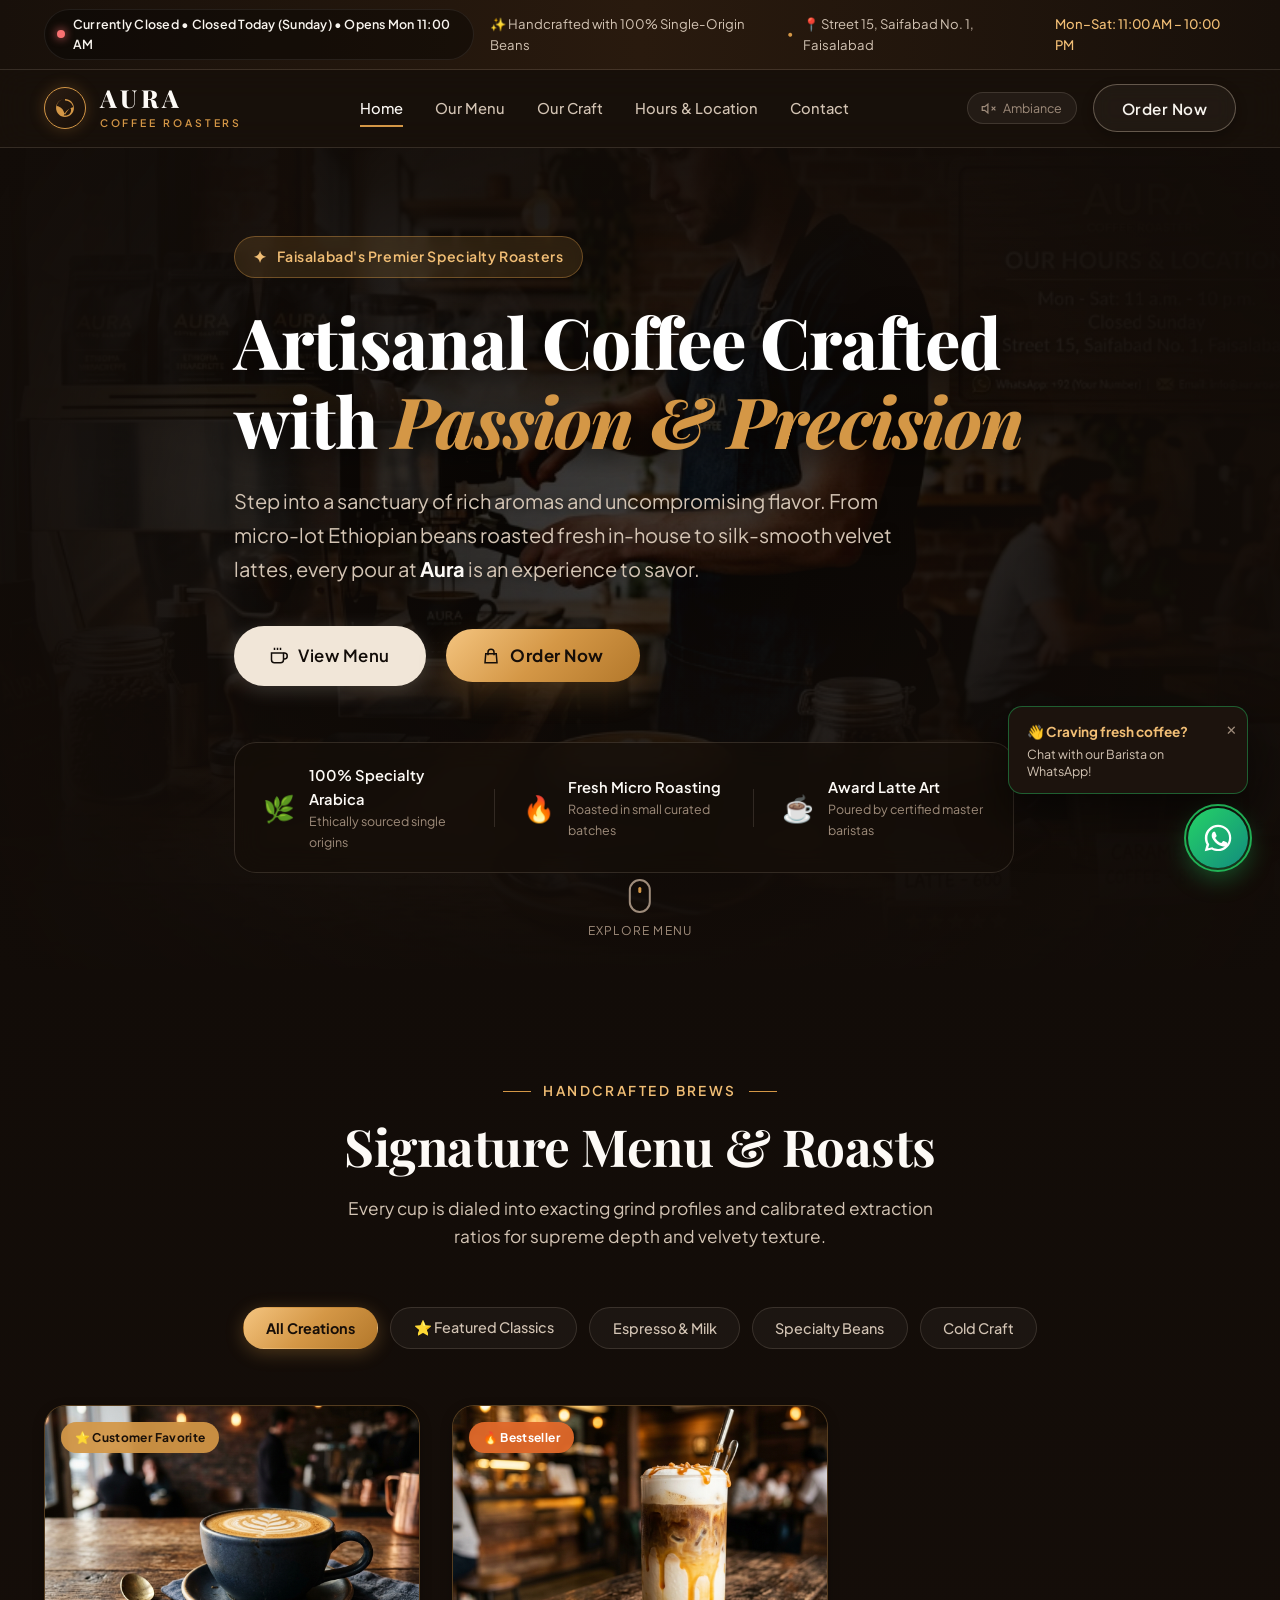
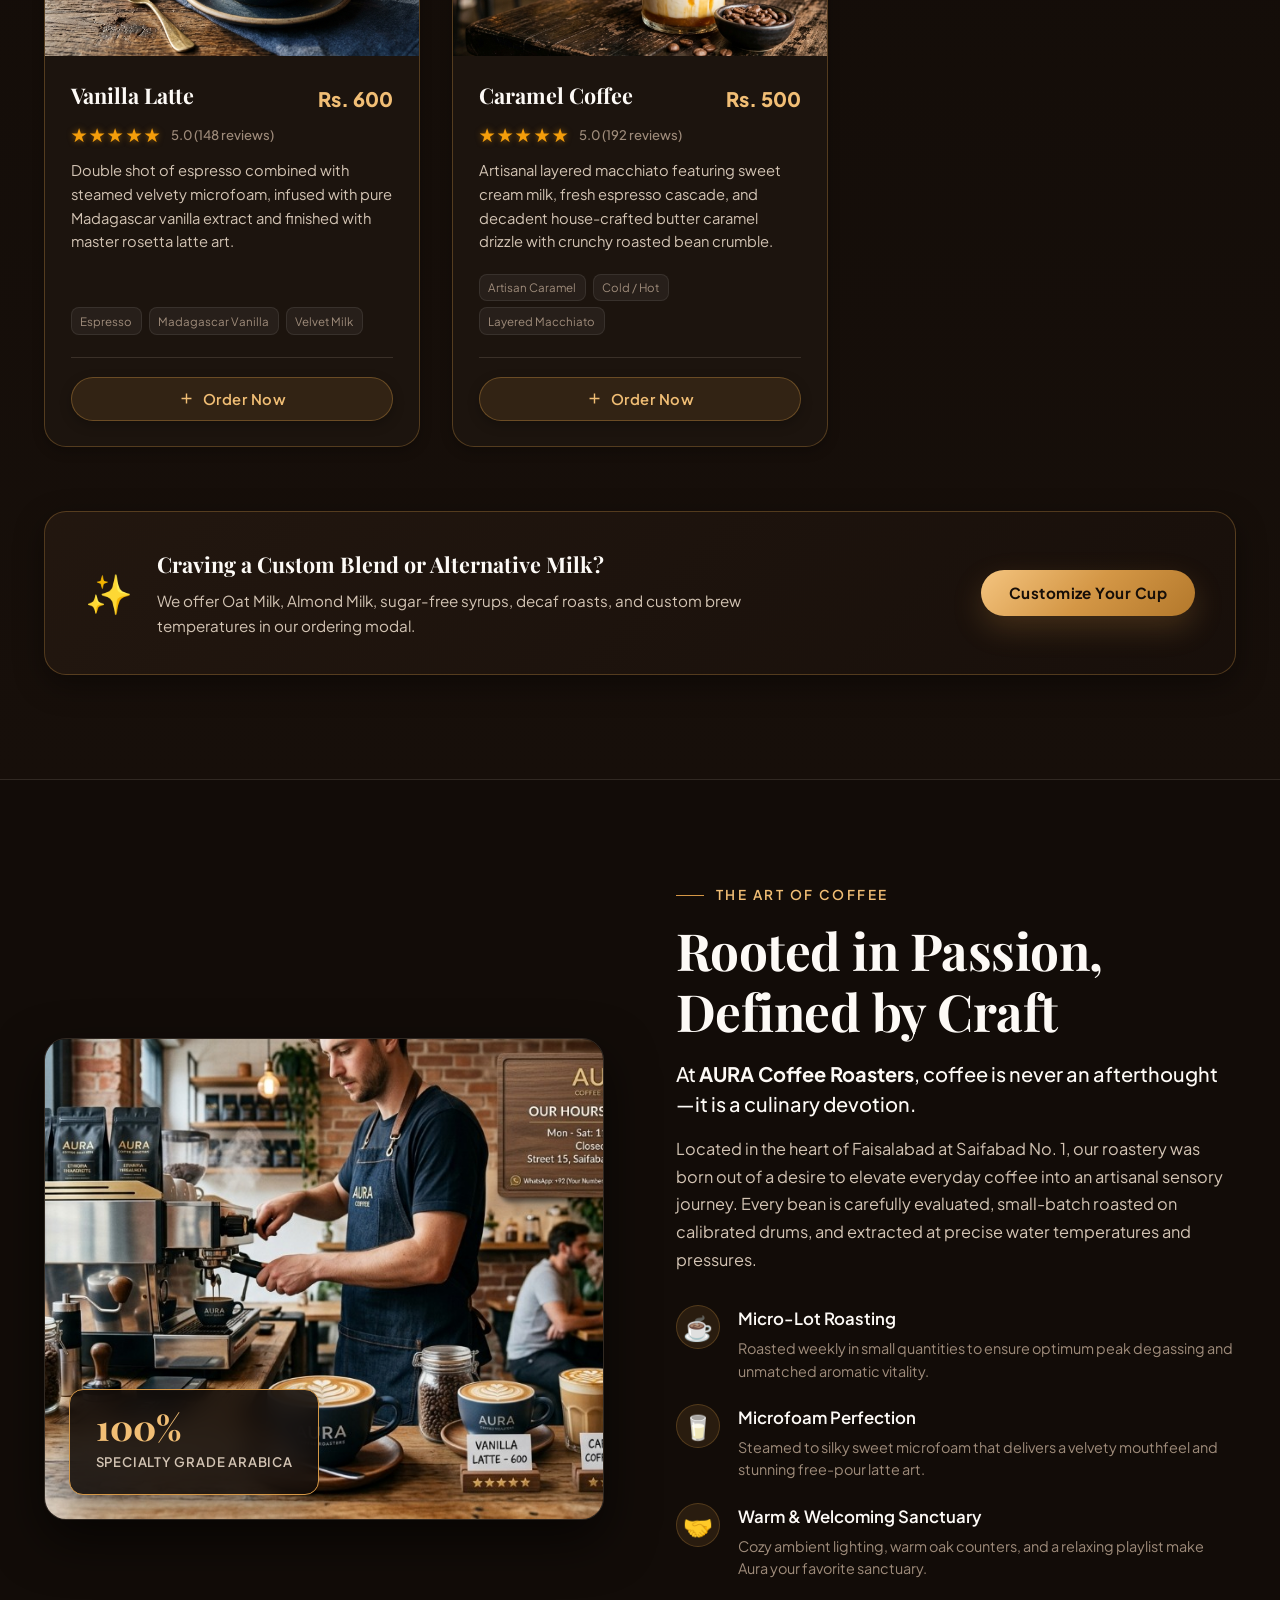
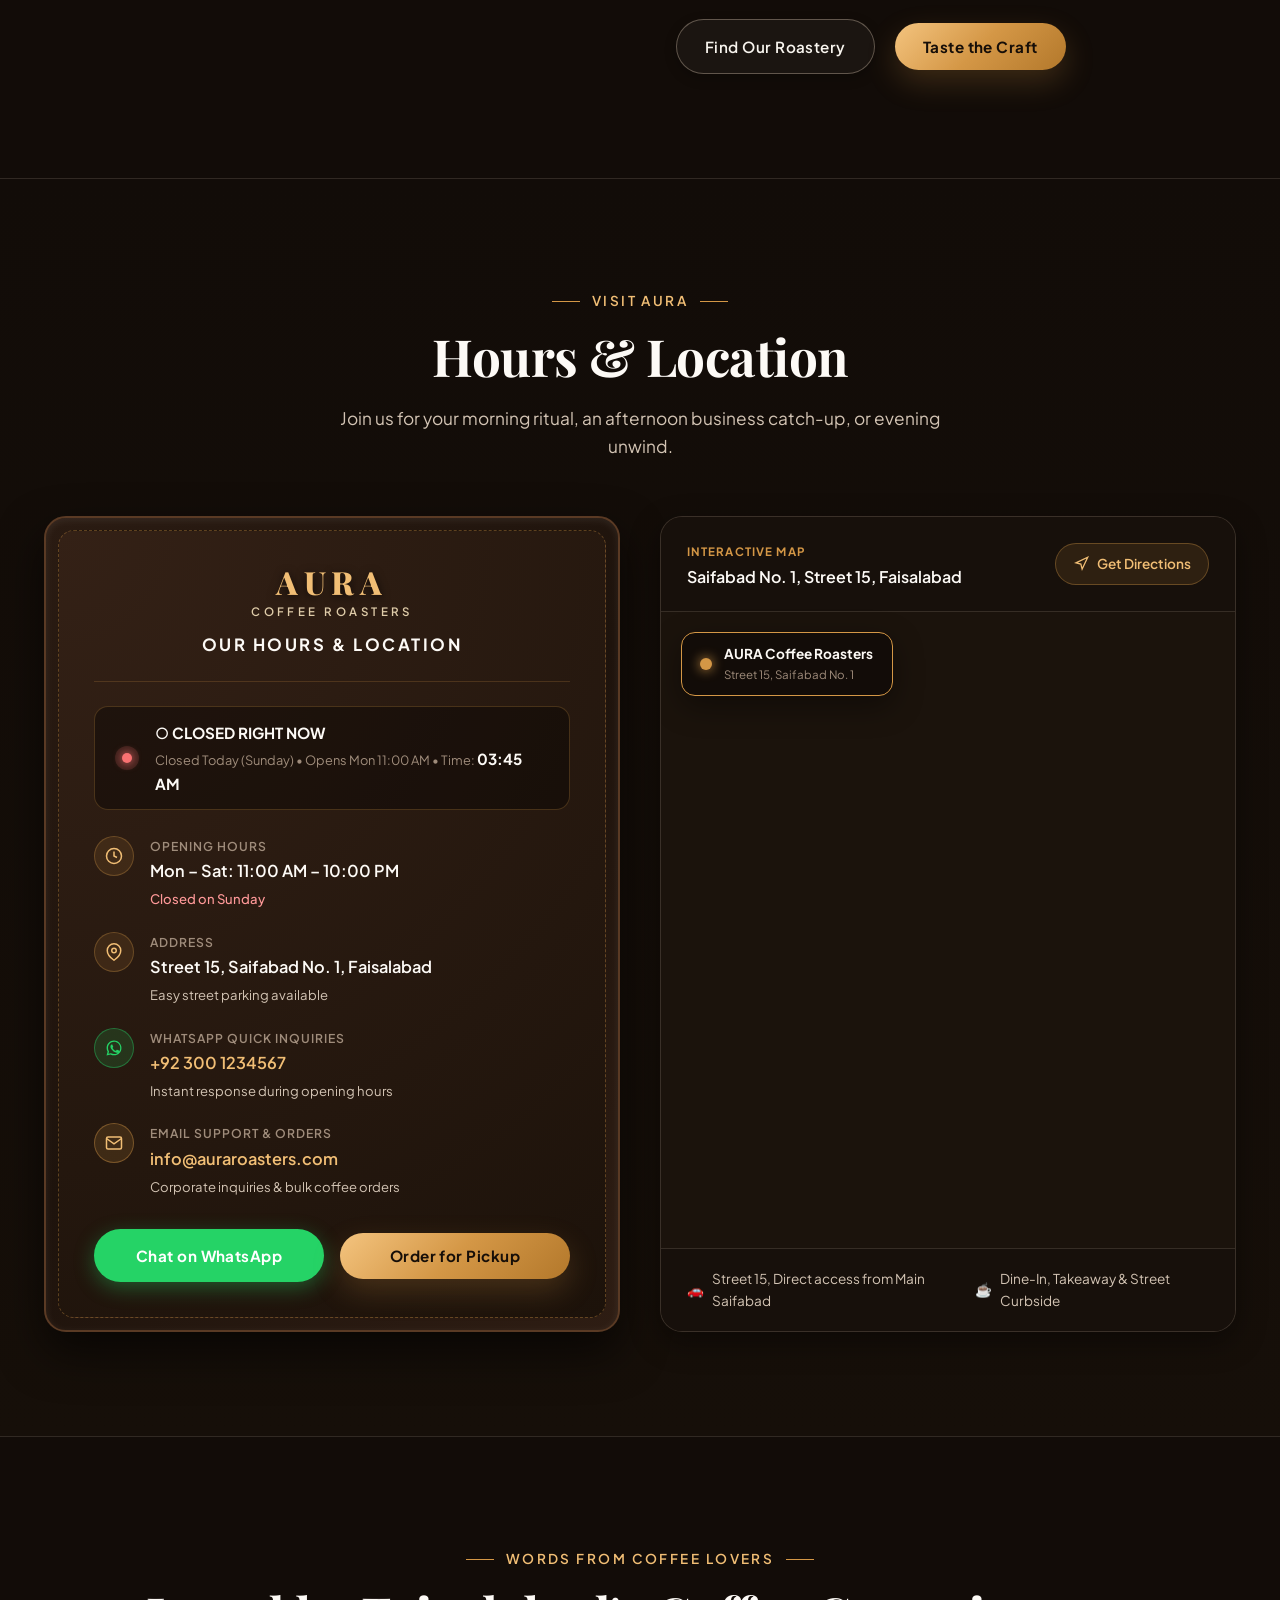
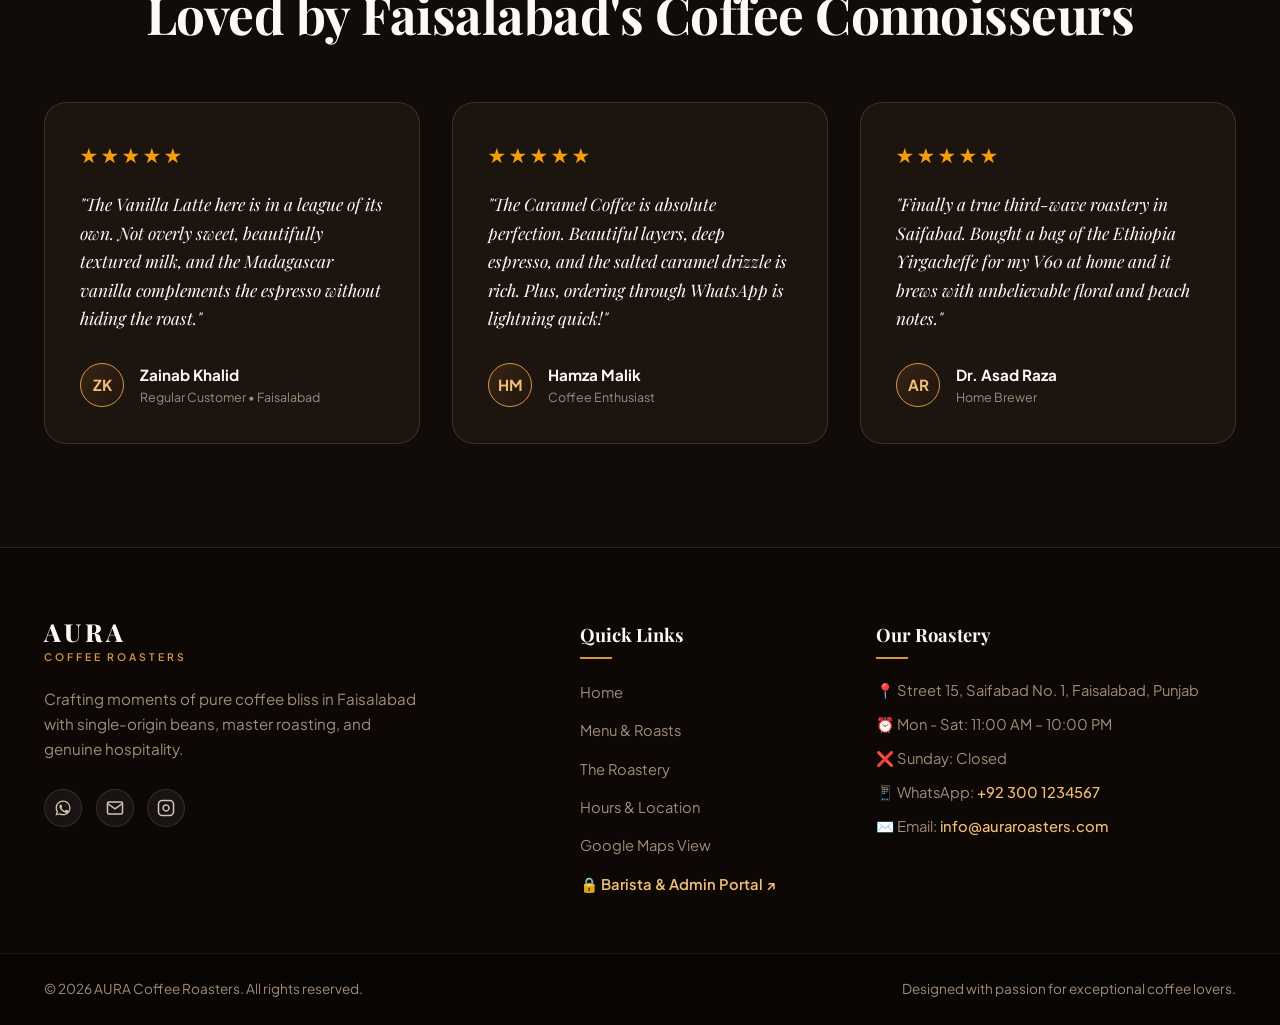
==== index.html @ 1fffad67 "Initial commit - Coffee shop web application" ====
<!DOCTYPE html>
<html lang="en">
<head>
  <meta charset="UTF-8">
  <meta name="viewport" content="width=device-width, initial-scale=1.0">
  <title>AURA Coffee Roasters | Artisanal Specialty Coffee & Roastery</title>
  <meta name="description" content="Experience handcrafted specialty coffee, master latte art, and single-origin roasts at AURA Coffee Roasters. Located at Saifabad No. 1, Faisalabad. Order online via WhatsApp or Email.">
  <meta name="keywords" content="coffee, Faisalabad cafe, specialty coffee, vanilla latte, caramel coffee, artisanal coffee, Aura Coffee Roasters, Saifabad">
  <meta property="og:title" content="AURA Coffee Roasters | Artisanal Specialty Coffee">
  <meta property="og:description" content="Handcrafted specialty coffee, signature Vanilla Latte & Caramel Coffee. Visit us in Saifabad No. 1, Street 15, Faisalabad.">
  <meta property="og:type" content="website">
  
  <!-- Google Fonts: Playfair Display & Plus Jakarta Sans -->
  <link rel="preconnect" href="https://fonts.googleapis.com">
  <link rel="preconnect" href="https://fonts.gstatic.com" crossorigin>
  <link href="https://fonts.googleapis.com/css2?family=Playfair+Display:ital,wght@0,500;0,600;0,700;0,800;1,400;1,600&family=Plus+Jakarta+Sans:wght@300;400;500;600;700&display=swap" rel="stylesheet">
  
  <link rel="stylesheet" href="styles.css">
  <link rel="icon" type="image/svg+xml" href="data:image/svg+xml,<svg xmlns='http://www.w3.org/2000/svg' viewBox='0 0 24 24' fill='%23d49746'><path d='M2 21h18v-2H2v2M20 8h-2V5h2m0-2H4v10a4 4 0 0 0 4 4h6a4 4 0 0 0 4-4v-3h2a2 2 0 0 0 2-2V5a2 2 0 0 0-2-2Z'/></svg>">
</head>
<body>

  <!-- Top Announcement Bar -->
  <div class="announcement-bar">
    <div class="container announcement-content">
      <div class="live-status-pill" id="liveStatusPill">
        <span class="status-dot"></span>
        <span id="statusText">Checking cafe hours...</span>
      </div>
      <div class="announcement-promo">
        <span>✨ Handcrafted with 100% Single-Origin Beans</span>
        <span class="announcement-divider">•</span>
        <span>📍 Street 15, Saifabad No. 1, Faisalabad</span>
      </div>
      <div class="announcement-hours">
        <span>Mon–Sat: 11:00 AM – 10:00 PM</span>
      </div>
    </div>
  </div>

  <!-- Main Navigation Bar -->
  <header class="site-header" id="navbar">
    <div class="container nav-container">
      <a href="#hero" class="brand-logo" aria-label="Aura Coffee Roasters Home">
        <div class="logo-emblem">
          <svg viewBox="0 0 32 32" class="coffee-bean-icon" fill="currentColor">
            <path d="M16 3C8.82 3 3 8.82 3 16s5.82 13 13 13 13-5.82 13-13S23.18 3 16 3zm0 2c6.1 0 11.1 4.3 11.9 10-2.3.4-5.3 1.8-7.7 4.5-2.6 2.9-4.2 6.6-4.2 6.6S14.4 20.3 12 17.5C9.6 14.8 6.6 13.4 4.1 13 4.9 7.3 9.9 3 16 3zm0 22c-.6 0-1.2-.1-1.8-.2.5-1.4 1.7-4 3.6-6.2 2.1-2.4 4.7-3.6 6.8-4 1.2 5.5-2.2 10.4-8.6 10.4z"/>
          </svg>
        </div>
        <div class="logo-text">
          <span class="logo-title">AURA</span>
          <span class="logo-subtitle">COFFEE ROASTERS</span>
        </div>
      </a>

      <!-- Desktop Navigation Links -->
      <nav class="nav-links" id="navLinks">
        <a href="#hero" class="nav-link active">Home</a>
        <a href="#menu" class="nav-link">Our Menu</a>
        <a href="#about" class="nav-link">Our Craft</a>
        <a href="#hours-location" class="nav-link">Hours & Location</a>
        <a href="#contact" class="nav-link">Contact</a>
      </nav>

      <!-- Header Action Group -->
      <div class="nav-actions">
        <!-- Audio Ambient Cafe Toggle Button -->
        <button id="ambientAudioBtn" class="ambient-audio-btn" title="Toggle cozy cafe ambient sound" aria-label="Toggle cafe ambiance">
          <svg class="audio-icon audio-muted" viewBox="0 0 24 24" fill="none" stroke="currentColor" stroke-width="2">
            <path d="M11 5L6 9H2v6h4l5 4V5z"/>
            <line x1="23" y1="9" x2="17" y2="15"/>
            <line x1="17" y1="9" x2="23" y2="15"/>
          </svg>
          <svg class="audio-icon audio-playing" viewBox="0 0 24 24" fill="none" stroke="currentColor" stroke-width="2">
            <path d="M11 5L6 9H2v6h4l5 4V5z"/>
            <path d="M15.54 8.46a5 5 0 0 1 0 7.07"/>
            <path d="M19.07 4.93a10 10 0 0 1 0 14.14"/>
          </svg>
          <span class="audio-label">Ambiance</span>
        </button>

        <button class="btn btn-outline" id="headerOrderBtn" onclick="openOrderModal('Caramel Coffee', 800)">
          <span>Order Now</span>
        </button>

        <!-- Mobile Menu Toggle Button -->
        <button class="mobile-toggle-btn" id="mobileMenuBtn" aria-label="Toggle navigation menu">
          <span></span>
          <span></span>
          <span></span>
        </button>
      </div>
    </div>
  </header>

  <!-- Mobile Drawer Menu -->
  <div class="mobile-drawer" id="mobileDrawer">
    <div class="mobile-drawer-header">
      <div class="logo-text">
        <span class="logo-title">AURA</span>
        <span class="logo-subtitle">COFFEE ROASTERS</span>
      </div>
      <button class="drawer-close-btn" id="drawerCloseBtn" aria-label="Close menu">&times;</button>
    </div>
    <nav class="mobile-nav-links">
      <a href="#hero" class="mobile-nav-link">Home</a>
      <a href="#menu" class="mobile-nav-link">Signature Menu</a>
      <a href="#about" class="mobile-nav-link">The Roastery Story</a>
      <a href="#hours-location" class="mobile-nav-link">Hours & Location</a>
      <a href="#contact" class="mobile-nav-link">Contact & Map</a>
    </nav>
    <div class="mobile-drawer-footer">
      <button class="btn btn-primary btn-block" onclick="openOrderModal('Vanilla Latte', 600)">
        <span>Order Coffee Now</span>
      </button>
      <div class="drawer-contact-info">
        <p>📍 Saifabad No. 1, Street 15, Faisalabad</p>
        <p>🕒 Mon-Sat: 11 AM - 10 PM (Closed Sun)</p>
      </div>
    </div>
  </div>

  <main>
    <!-- HERO SECTION -->
    <section class="hero-section" id="hero">
      <div class="hero-bg-wrapper">
        <img src="assets/images/aura-hero.jpg" alt="Aura Coffee Roasters Barista crafting specialty coffee on professional espresso machine" class="hero-bg-img" fetchpriority="high">
        <div class="hero-overlay"></div>
      </div>

      <div class="container hero-content">
        <div class="hero-badge fade-in-element">
          <span class="badge-sparkle">✦</span>
          <span>Faisalabad's Premier Specialty Roasters</span>
        </div>

        <h1 class="hero-title fade-in-element">
          Artisanal Coffee Crafted with <span class="text-gold italic">Passion & Precision</span>
        </h1>

        <p class="hero-description fade-in-element">
          Step into a sanctuary of rich aromas and uncompromising flavor. From micro-lot Ethiopian beans roasted fresh in-house to silk-smooth velvet lattes, every pour at <strong>Aura</strong> is an experience to savor.
        </p>

        <!-- CTA Action Buttons -->
        <div class="hero-cta-group fade-in-element">
          <a href="#menu" class="btn btn-primary hero-btn">
            <svg class="btn-icon" viewBox="0 0 24 24" fill="none" stroke="currentColor" stroke-width="2">
              <path d="M18 8h1a4 4 0 0 1 0 8h-1"/>
              <path d="M2 8h16v9a4 4 0 0 1-4 4H6a4 4 0 0 1-4-4V8z"/>
              <line x1="6" y1="1" x2="6" y2="4"/>
              <line x1="10" y1="1" x2="10" y2="4"/>
              <line x1="14" y1="1" x2="14" y2="4"/>
            </svg>
            <span>View Menu</span>
          </a>

          <button class="btn btn-gold hero-btn" onclick="openOrderModal('Vanilla Latte', 600)">
            <svg class="btn-icon" viewBox="0 0 24 24" fill="none" stroke="currentColor" stroke-width="2">
              <path d="M16 11V7a4 4 0 0 0-8 0v4M5 9h14l1 12H4L5 9z"/>
            </svg>
            <span>Order Now</span>
          </button>
        </div>

        <!-- Hero Highlights Strip -->
        <div class="hero-features-strip fade-in-element">
          <div class="feature-item">
            <div class="feature-icon">🌿</div>
            <div class="feature-text">
              <strong>100% Specialty Arabica</strong>
              <span>Ethically sourced single origins</span>
            </div>
          </div>
          <div class="feature-divider"></div>
          <div class="feature-item">
            <div class="feature-icon">🔥</div>
            <div class="feature-text">
              <strong>Fresh Micro Roasting</strong>
              <span>Roasted in small curated batches</span>
            </div>
          </div>
          <div class="feature-divider"></div>
          <div class="feature-item">
            <div class="feature-icon">☕</div>
            <div class="feature-text">
              <strong>Award Latte Art</strong>
              <span>Poured by certified master baristas</span>
            </div>
          </div>
        </div>
      </div>

      <!-- Scroll Down Indicator -->
      <a href="#menu" class="scroll-down-indicator" aria-label="Scroll to menu">
        <span class="scroll-mouse">
          <span class="scroll-wheel"></span>
        </span>
        <span class="scroll-text">Explore Menu</span>
      </a>
    </section>

    <!-- SECTION: OUR SPECIALTY MENU -->
    <section class="section menu-section" id="menu">
      <div class="container">
        <!-- Section Header -->
        <div class="section-header text-center reveal-on-scroll">
          <div class="section-tag">
            <span class="tag-line"></span>
            <span>Handcrafted Brews</span>
            <span class="tag-line"></span>
          </div>
          <h2 class="section-title">Signature Menu & Roasts</h2>
          <p class="section-subtitle">
            Every cup is dialed into exacting grind profiles and calibrated extraction ratios for supreme depth and velvety texture.
          </p>
        </div>

        <!-- Menu Category Filter Tabs -->
        <div class="menu-filters reveal-on-scroll">
          <button class="filter-btn active" data-category="all">All Creations</button>
          <button class="filter-btn" data-category="featured">⭐ Featured Classics</button>
          <button class="filter-btn" data-category="espresso">Espresso & Milk</button>
          <button class="filter-btn" data-category="beans">Specialty Beans</button>
          <button class="filter-btn" data-category="iced">Cold Craft</button>
        </div>

        <!-- Menu Grid -->
        <div class="menu-grid" id="menuGrid">

          <!-- ITEM 1: VANILLA LATTE -->
          <article class="coffee-card featured-card reveal-on-scroll" data-category="featured espresso" data-id="drink-1">
            <div class="card-badge-wrapper">
              <span class="card-badge gold-badge">⭐ Customer Favorite</span>
            </div>
            <div class="card-image-box">
              <img src="assets/images/vanilla-latte.jpg" alt="Vanilla Latte handcrafted with silky rosetta latte art in artisan ceramic cup" class="card-img" loading="lazy" onerror="this.src='assets/images/vanilla-latte.jpg'">
              <div class="card-image-overlay">
                <button class="quick-view-btn" onclick="openOrderModal('Vanilla Latte', 600)">Quick Order</button>
              </div>
            </div>
            <div class="card-content">
              <div class="card-header-row">
                <h3 class="card-title">Vanilla Latte</h3>
                <div class="card-price">Rs. 600</div>
              </div>
              
              <!-- 5-Star Customer Rating Display -->
              <div class="card-rating" aria-label="5 star customer rating">
                <div class="stars-display">
                  <span class="star-icon">★</span>
                  <span class="star-icon">★</span>
                  <span class="star-icon">★</span>
                  <span class="star-icon">★</span>
                  <span class="star-icon">★</span>
                </div>
                <span class="rating-text">5.0 (148 reviews)</span>
              </div>

              <p class="card-desc">
                Double shot of espresso combined with steamed velvety microfoam, infused with pure Madagascar vanilla extract and finished with master rosetta latte art.
              </p>

              <div class="card-tags">
                <span class="mini-tag">Espresso</span>
                <span class="mini-tag">Madagascar Vanilla</span>
                <span class="mini-tag">Velvet Milk</span>
              </div>

              <div class="card-footer">
                <button class="btn btn-card-order" onclick="openOrderModal('Vanilla Latte', 600)">
                  <svg class="order-btn-icon" viewBox="0 0 24 24" fill="none" stroke="currentColor" stroke-width="2">
                    <path d="M12 5v14M5 12h14"/>
                  </svg>
                  <span>Order Now</span>
                </button>
              </div>
            </div>
          </article>

          <!-- ITEM 2: CARAMEL COFFEE -->
          <article class="coffee-card featured-card reveal-on-scroll" data-category="featured iced espresso" data-id="drink-2">
            <div class="card-badge-wrapper">
              <span class="card-badge bestseller-badge">🔥 Bestseller</span>
            </div>
            <div class="card-image-box">
              <img src="assets/images/caramel-coffee.jpg" alt="Caramel Coffee Macchiato layered with espresso, cold foam, and golden caramel sauce drizzle" class="card-img" loading="lazy" onerror="this.src='assets/images/vanilla-latte.jpg'">
              <div class="card-image-overlay">
                <button class="quick-view-btn" onclick="openOrderModal('Caramel Coffee', 500)">Quick Order</button>
              </div>
            </div>
            <div class="card-content">
              <div class="card-header-row">
                <h3 class="card-title">Caramel Coffee</h3>
                <div class="card-price">Rs. 500</div>
              </div>

              <!-- 5-Star Customer Rating Display -->
              <div class="card-rating" aria-label="5 star customer rating">
                <div class="stars-display">
                  <span class="star-icon">★</span>
                  <span class="star-icon">★</span>
                  <span class="star-icon">★</span>
                  <span class="star-icon">★</span>
                  <span class="star-icon">★</span>
                </div>
                <span class="rating-text">5.0 (192 reviews)</span>
              </div>

              <p class="card-desc">
                Artisanal layered macchiato featuring sweet cream milk, fresh espresso cascade, and decadent house-crafted butter caramel drizzle with crunchy roasted bean crumble.
              </p>

              <div class="card-tags">
                <span class="mini-tag">Artisan Caramel</span>
                <span class="mini-tag">Cold / Hot</span>
                <span class="mini-tag">Layered Macchiato</span>
              </div>

              <div class="card-footer">
                <button class="btn btn-card-order" onclick="openOrderModal('Caramel Coffee', 500)">
                  <svg class="order-btn-icon" viewBox="0 0 24 24" fill="none" stroke="currentColor" stroke-width="2">
                    <path d="M12 5v14M5 12h14"/>
                  </svg>
                  <span>Order Now</span>
                </button>
              </div>
            </div>
          </article>

        </div>

        <!-- Banner for customized orders -->
        <div class="custom-order-banner reveal-on-scroll">
          <div class="banner-content">
            <div class="banner-icon">✨</div>
            <div class="banner-text">
              <h4>Craving a Custom Blend or Alternative Milk?</h4>
              <p>We offer Oat Milk, Almond Milk, sugar-free syrups, decaf roasts, and custom brew temperatures in our ordering modal.</p>
            </div>
          </div>
          <button class="btn btn-gold banner-btn" onclick="openOrderModal('Caramel Coffee', 500)">
            <span>Customize Your Cup</span>
          </button>
        </div>
      </div>
    </section>

    <!-- SECTION: OUR CRAFT / ABOUT AURA -->
    <section class="section about-section" id="about">
      <div class="container">
        <div class="about-grid">
          <div class="about-visual reveal-on-scroll">
            <div class="about-img-frame">
              <img src="assets/images/aura-hero.jpg" alt="Inside Aura Coffee Roasters Cafe" class="about-main-img">
              <div class="experience-badge">
                <span class="exp-number">100%</span>
                <span class="exp-text">Specialty Grade Arabica</span>
              </div>
            </div>
          </div>

          <div class="about-text-content reveal-on-scroll">
            <div class="section-tag">
              <span class="tag-line"></span>
              <span>The Art of Coffee</span>
            </div>
            <h2 class="section-title">Rooted in Passion, Defined by Craft</h2>
            <p class="about-lead">
              At <strong>AURA Coffee Roasters</strong>, coffee is never an afterthought—it is a culinary devotion.
            </p>
            <p class="about-body">
              Located in the heart of Faisalabad at Saifabad No. 1, our roastery was born out of a desire to elevate everyday coffee into an artisanal sensory journey. Every bean is carefully evaluated, small-batch roasted on calibrated drums, and extracted at precise water temperatures and pressures.
            </p>

            <div class="craft-points">
              <div class="craft-point">
                <div class="craft-icon">☕</div>
                <div class="craft-info">
                  <h5>Micro-Lot Roasting</h5>
                  <p>Roasted weekly in small quantities to ensure optimum peak degassing and unmatched aromatic vitality.</p>
                </div>
              </div>
              <div class="craft-point">
                <div class="craft-icon">🥛</div>
                <div class="craft-info">
                  <h5>Microfoam Perfection</h5>
                  <p>Steamed to silky sweet microfoam that delivers a velvety mouthfeel and stunning free-pour latte art.</p>
                </div>
              </div>
              <div class="craft-point">
                <div class="craft-icon">🤝</div>
                <div class="craft-info">
                  <h5>Warm & Welcoming Sanctuary</h5>
                  <p>Cozy ambient lighting, warm oak counters, and a relaxing playlist make Aura your favorite sanctuary.</p>
                </div>
              </div>
            </div>

            <div class="about-cta-row">
              <a href="#hours-location" class="btn btn-outline">
                <span>Find Our Roastery</span>
              </a>
              <button class="btn btn-gold" onclick="openOrderModal('Vanilla Latte', 600)">
                <span>Taste the Craft</span>
              </button>
            </div>
          </div>
        </div>
      </div>
    </section>

    <!-- SECTION: HOURS & LOCATION (CRITICAL REQUIREMENTS) -->
    <section class="section hours-location-section" id="hours-location">
      <div class="container">
        <!-- Section Header -->
        <div class="section-header text-center reveal-on-scroll">
          <div class="section-tag">
            <span class="tag-line"></span>
            <span>Visit Aura</span>
            <span class="tag-line"></span>
          </div>
          <h2 class="section-title">Hours & Location</h2>
          <p class="section-subtitle">
            Join us for your morning ritual, an afternoon business catch-up, or evening unwind.
          </p>
        </div>

        <div class="info-layout-grid">
          <!-- Wooden Plaque Inspired Info Card (Directly reflecting the wooden cafe board in reference) -->
          <div class="wooden-board-card reveal-on-scroll">
            <div class="wooden-board-inner">
              <div class="wooden-board-header">
                <div class="wood-brand-logo">
                  <span class="wood-brand-name">AURA</span>
                  <span class="wood-brand-sub">COFFEE ROASTERS</span>
                </div>
                <div class="wood-title-bar">
                  <h3>OUR HOURS & LOCATION</h3>
                </div>
              </div>

              <!-- Live Status Pill in Wooden Board -->
              <div class="live-clock-card" id="realtimeStatusCard">
                <div class="status-indicator-ring">
                  <span class="status-indicator-dot"></span>
                </div>
                <div class="live-clock-info">
                  <strong id="liveStatusHeadline">Checking Hours...</strong>
                  <span id="liveStatusSub">Cafe Time: <span id="faisalabadTime">--:--</span> PKT</span>
                </div>
              </div>

              <div class="wood-info-list">
                <!-- Business Hours Item -->
                <div class="wood-info-item">
                  <div class="wood-icon-circle">
                    <svg viewBox="0 0 24 24" fill="none" stroke="currentColor" stroke-width="2">
                      <circle cx="12" cy="12" r="10"/>
                      <polyline points="12 6 12 12 16 14"/>
                    </svg>
                  </div>
                  <div class="wood-item-details">
                    <span class="item-label">Opening Hours</span>
                    <strong class="item-value">Mon – Sat: 11:00 AM – 10:00 PM</strong>
                    <span class="item-sub closed-badge">Closed on Sunday</span>
                  </div>
                </div>

                <!-- Location Address Item -->
                <div class="wood-info-item">
                  <div class="wood-icon-circle">
                    <svg viewBox="0 0 24 24" fill="none" stroke="currentColor" stroke-width="2">
                      <path d="M21 10c0 7-9 13-9 13s-9-6-9-13a9 9 0 0 1 18 0z"/>
                      <circle cx="12" cy="10" r="3"/>
                    </svg>
                  </div>
                  <div class="wood-item-details">
                    <span class="item-label">Address</span>
                    <strong class="item-value">Street 15, Saifabad No. 1, Faisalabad</strong>
                    <span class="item-sub">Easy street parking available</span>
                  </div>
                </div>

                <!-- WhatsApp Contact Item -->
                <div class="wood-info-item">
                  <div class="wood-icon-circle whatsapp-circle">
                    <svg viewBox="0 0 24 24" fill="currentColor">
                      <path d="M12.04 2C6.58 2 2.13 6.45 2.13 11.91C2.13 13.66 2.59 15.36 3.45 16.86L2.05 22L7.3 20.62C8.75 21.41 10.38 21.83 12.04 21.83C17.5 21.83 21.95 17.38 21.95 11.92C21.95 9.27 20.92 6.78 19.05 4.91C17.18 3.03 14.69 2 12.04 2M12.05 3.67C14.25 3.67 16.31 4.53 17.87 6.09C19.42 7.65 20.28 9.72 20.28 11.92C20.28 16.46 16.58 20.16 12.04 20.16C10.61 20.16 9.22 19.78 8 19.06L7.71 18.89L4.59 19.71L5.42 16.67L5.23 16.37C4.44 15.11 4.02 13.64 4.02 11.91C4.02 7.37 7.72 3.67 12.05 3.67M9.27 7.22C9.07 7.22 8.87 7.23 8.68 7.3C8.49 7.36 8.28 7.56 8.16 7.7C7.79 8.13 7.27 8.88 7.27 10.31C7.27 11.74 8.31 13.12 8.46 13.31C8.61 13.5 10.45 16.49 13.36 17.65C15.78 18.61 16.27 18.42 16.8 18.37C17.33 18.32 18.52 17.67 18.77 16.98C19.02 16.29 19.02 15.7 18.95 15.58C18.88 15.46 18.68 15.39 18.38 15.24C18.08 15.09 16.61 14.37 16.34 14.27C16.07 14.17 15.87 14.12 15.67 14.42C15.47 14.72 14.9 15.39 14.73 15.58C14.56 15.77 14.39 15.8 14.09 15.65C13.79 15.5 12.83 15.19 11.69 14.17C10.8 13.38 10.2 12.4 10.05 12.15C9.9 11.9 10.03 11.77 10.18 11.62C10.32 11.49 10.48 11.27 10.63 11.1C10.78 10.93 10.83 10.81 10.93 10.61C11.03 10.41 10.98 10.24 10.91 10.09C10.84 9.94 10.25 8.48 10 7.89C9.76 7.32 9.51 7.4 9.32 7.39L9.27 7.22Z"/>
                    </svg>
                  </div>
                  <div class="wood-item-details">
                    <span class="item-label">WhatsApp Quick Inquiries</span>
                    <a href="https://wa.me/923001234567" target="_blank" rel="noopener noreferrer" class="item-link" id="whatsAppLinkText">
                      +92 300 1234567
                    </a>
                    <span class="item-sub">Instant response during opening hours</span>
                  </div>
                </div>

                <!-- Email Contact Item -->
                <div class="wood-info-item">
                  <div class="wood-icon-circle email-circle">
                    <svg viewBox="0 0 24 24" fill="none" stroke="currentColor" stroke-width="2">
                      <path d="M4 4h16c1.1 0 2 .9 2 2v12c0 1.1-.9 2-2 2H4c-1.1 0-2-.9-2-2V6c0-1.1.9-2 2-2z"/>
                      <polyline points="22,6 12,13 2,6"/>
                    </svg>
                  </div>
                  <div class="wood-item-details">
                    <span class="item-label">Email Support & Orders</span>
                    <a href="mailto:info@auraroasters.com" class="item-link">
                      info@auraroasters.com
                    </a>
                    <span class="item-sub">Corporate inquiries & bulk coffee orders</span>
                  </div>
                </div>
              </div>

              <!-- Quick action buttons on wooden board -->
              <div class="wood-actions">
                <a href="https://wa.me/923001234567?text=Hello%20Aura%20Coffee%20Roasters!%20I%20would%20like%20to%20inquire%20about%20your%20menu%20and%20table%20availability." target="_blank" rel="noopener noreferrer" class="btn btn-whatsapp">
                  <span>Chat on WhatsApp</span>
                </a>
                <button class="btn btn-gold" onclick="openOrderModal('Caramel Coffee', 800)">
                  <span>Order for Pickup</span>
                </button>
              </div>
            </div>
          </div>

          <!-- Embedded Interactive Google Maps View -->
          <div class="map-card-wrapper reveal-on-scroll">
            <div class="map-card-header">
              <div class="map-header-left">
                <span class="map-badge">Interactive Map</span>
                <h4>Saifabad No. 1, Street 15, Faisalabad</h4>
              </div>
              <a href="https://www.google.com/maps/search/?api=1&query=Saifabad+No.+1+Street+15+Faisalabad" target="_blank" rel="noopener noreferrer" class="btn-directions" title="Open in Google Maps App">
                <svg viewBox="0 0 24 24" fill="none" stroke="currentColor" stroke-width="2">
                  <polygon points="3 11 22 2 13 21 11 13 3 11"/>
                </svg>
                <span>Get Directions</span>
              </a>
            </div>

            <!-- Google Map Iframe Container -->
            <div class="google-map-container" id="contact">
              <iframe 
                title="AURA Coffee Roasters Location Map"
                src="https://maps.google.com/maps?q=Saifabad+No.+1,+Street+15,+Faisalabad,+Pakistan&t=&z=15&ie=UTF8&iwloc=&output=embed" 
                width="100%" 
                height="100%" 
                style="border:0;" 
                allowfullscreen="" 
                loading="lazy" 
                referrerpolicy="no-referrer-when-downgrade">
              </iframe>
              
              <!-- Floating Location Marker Overlay Badge -->
              <div class="map-floating-pin">
                <div class="pin-pulse"></div>
                <div class="pin-content">
                  <strong>AURA Coffee Roasters</strong>
                  <span>Street 15, Saifabad No. 1</span>
                </div>
              </div>
            </div>

            <!-- Transport & Landmark Info Strip -->
            <div class="map-card-footer">
              <div class="landmark-item">
                <span class="landmark-icon">🚗</span>
                <span>Street 15, Direct access from Main Saifabad</span>
              </div>
              <div class="landmark-item">
                <span class="landmark-icon">☕</span>
                <span>Dine-In, Takeaway & Street Curbside</span>
              </div>
            </div>
          </div>
        </div>
      </div>
    </section>

    <!-- SECTION: CUSTOMER REVIEWS & PRAISE -->
    <section class="section reviews-section">
      <div class="container">
        <div class="section-header text-center reveal-on-scroll">
          <div class="section-tag">
            <span class="tag-line"></span>
            <span>Words from Coffee Lovers</span>
            <span class="tag-line"></span>
          </div>
          <h2 class="section-title">Loved by Faisalabad's Coffee Connoisseurs</h2>
        </div>

        <div class="reviews-grid">
          <div class="review-card reveal-on-scroll">
            <div class="review-stars">★★★★★</div>
            <p class="review-quote">
              "The Vanilla Latte here is in a league of its own. Not overly sweet, beautifully textured milk, and the Madagascar vanilla complements the espresso without hiding the roast."
            </p>
            <div class="reviewer-meta">
              <div class="reviewer-avatar">ZK</div>
              <div class="reviewer-info">
                <strong>Zainab Khalid</strong>
                <span>Regular Customer • Faisalabad</span>
              </div>
            </div>
          </div>

          <div class="review-card reveal-on-scroll">
            <div class="review-stars">★★★★★</div>
            <p class="review-quote">
              "The Caramel Coffee is absolute perfection. Beautiful layers, deep espresso, and the salted caramel drizzle is rich. Plus, ordering through WhatsApp is lightning quick!"
            </p>
            <div class="reviewer-meta">
              <div class="reviewer-avatar">HM</div>
              <div class="reviewer-info">
                <strong>Hamza Malik</strong>
                <span>Coffee Enthusiast</span>
              </div>
            </div>
          </div>

          <div class="review-card reveal-on-scroll">
            <div class="review-stars">★★★★★</div>
            <p class="review-quote">
              "Finally a true third-wave roastery in Saifabad. Bought a bag of the Ethiopia Yirgacheffe for my V60 at home and it brews with unbelievable floral and peach notes."
            </p>
            <div class="reviewer-meta">
              <div class="reviewer-avatar">AR</div>
              <div class="reviewer-info">
                <strong>Dr. Asad Raza</strong>
                <span>Home Brewer</span>
              </div>
            </div>
          </div>
        </div>
      </div>
    </section>
  </main>

  <!-- FOOTER -->
  <footer class="site-footer">
    <div class="container footer-container">
      <div class="footer-brand-col">
        <div class="logo-text">
          <span class="logo-title">AURA</span>
          <span class="logo-subtitle">COFFEE ROASTERS</span>
        </div>
        <p class="footer-tagline">
          Crafting moments of pure coffee bliss in Faisalabad with single-origin beans, master roasting, and genuine hospitality.
        </p>
        <div class="footer-social-row">
          <a href="https://wa.me/923001234567" target="_blank" rel="noopener noreferrer" class="social-icon" aria-label="WhatsApp">
            <svg viewBox="0 0 24 24" fill="currentColor">
              <path d="M12.04 2C6.58 2 2.13 6.45 2.13 11.91C2.13 13.66 2.59 15.36 3.45 16.86L2.05 22L7.3 20.62C8.75 21.41 10.38 21.83 12.04 21.83C17.5 21.83 21.95 17.38 21.95 11.92C21.95 9.27 20.92 6.78 19.05 4.91C17.18 3.03 14.69 2 12.04 2M12.05 3.67C14.25 3.67 16.31 4.53 17.87 6.09C19.42 7.65 20.28 9.72 20.28 11.92C20.28 16.46 16.58 20.16 12.04 20.16C10.61 20.16 9.22 19.78 8 19.06L7.71 18.89L4.59 19.71L5.42 16.67L5.23 16.37C4.44 15.11 4.02 13.64 4.02 11.91C4.02 7.37 7.72 3.67 12.05 3.67M9.27 7.22C9.07 7.22 8.87 7.23 8.68 7.3C8.49 7.36 8.28 7.56 8.16 7.7C7.79 8.13 7.27 8.88 7.27 10.31C7.27 11.74 8.31 13.12 8.46 13.31C8.61 13.5 10.45 16.49 13.36 17.65C15.78 18.61 16.27 18.42 16.8 18.37C17.33 18.32 18.52 17.67 18.77 16.98C19.02 16.29 19.02 15.7 18.95 15.58C18.88 15.46 18.68 15.39 18.38 15.24C18.08 15.09 16.61 14.37 16.34 14.27C16.07 14.17 15.87 14.12 15.67 14.42C15.47 14.72 14.9 15.39 14.73 15.58C14.56 15.77 14.39 15.8 14.09 15.65C13.79 15.5 12.83 15.19 11.69 14.17C10.8 13.38 10.2 12.4 10.05 12.15C9.9 11.9 10.03 11.77 10.18 11.62C10.32 11.49 10.48 11.27 10.63 11.1C10.78 10.93 10.83 10.81 10.93 10.61C11.03 10.41 10.98 10.24 10.91 10.09C10.84 9.94 10.25 8.48 10 7.89C9.76 7.32 9.51 7.4 9.32 7.39L9.27 7.22Z"/>
            </svg>
          </a>
          <a href="mailto:info@auraroasters.com" class="social-icon" aria-label="Email">
            <svg viewBox="0 0 24 24" fill="none" stroke="currentColor" stroke-width="2">
              <path d="M4 4h16c1.1 0 2 .9 2 2v12c0 1.1-.9 2-2 2H4c-1.1 0-2-.9-2-2V6c0-1.1.9-2 2-2z"/>
              <polyline points="22,6 12,13 2,6"/>
            </svg>
          </a>
          <a href="https://instagram.com" target="_blank" rel="noopener noreferrer" class="social-icon" aria-label="Instagram">
            <svg viewBox="0 0 24 24" fill="none" stroke="currentColor" stroke-width="2">
              <rect x="2" y="2" width="20" height="20" rx="5" ry="5"/>
              <path d="M16 11.37A4 4 0 1 1 12.63 8 4 4 0 0 1 16 11.37z"/>
              <line x1="17.5" y1="6.5" x2="17.51" y2="6.5"/>
            </svg>
          </a>
        </div>
      </div>

      <div class="footer-links-col">
        <h5>Quick Links</h5>
        <ul>
          <li><a href="#hero">Home</a></li>
          <li><a href="#menu">Menu & Roasts</a></li>
          <li><a href="#about">The Roastery</a></li>
          <li><a href="#hours-location">Hours & Location</a></li>
          <li><a href="#contact">Google Maps View</a></li>
          <li><a href="/admin" target="_blank" style="color: var(--gold-light); font-weight: 600;">🔒 Barista & Admin Portal ↗</a></li>
        </ul>
      </div>

      <div class="footer-info-col">
        <h5>Our Roastery</h5>
        <p>📍 Street 15, Saifabad No. 1, Faisalabad, Punjab</p>
        <p>⏰ Mon - Sat: 11:00 AM – 10:00 PM</p>
        <p>❌ Sunday: Closed</p>
        <p>📱 WhatsApp: <a href="https://wa.me/923001234567">+92 300 1234567</a></p>
        <p>✉️ Email: <a href="mailto:info@auraroasters.com">info@auraroasters.com</a></p>
      </div>
    </div>

    <div class="footer-bottom-bar">
      <div class="container footer-bottom-content">
        <p>&copy; 2026 AURA Coffee Roasters. All rights reserved.</p>
        <p>Designed with passion for exceptional coffee lovers.</p>
      </div>
    </div>
  </footer>

  <!-- ============================================ -->
  <!-- EASY ORDERING SYSTEM MODAL DIALOG (POPUP)   -->
  <!-- ============================================ -->
  <dialog id="orderModal" class="order-dialog">
    <div class="order-modal-content">
      <!-- Modal Header -->
      <div class="modal-header">
        <div class="modal-title-wrap">
          <span class="modal-tag">Quick & Easy Ordering</span>
          <h3 id="modalCoffeeTitle">Order Your Handcrafted Coffee</h3>
        </div>
        <button type="button" class="modal-close-btn" id="closeOrderModalBtn" aria-label="Close ordering popup">&times;</button>
      </div>

      <!-- Modal Body -->
      <form id="coffeeOrderForm" class="order-form" onsubmit="return false;">
        <!-- Coffee Selection & Quantity Row -->
        <div class="form-section">
          <label class="form-label" for="coffeeSelect">Choose Your Drink</label>
          <div class="select-wrapper">
            <select id="coffeeSelect" class="form-select" required>
              <option value="Vanilla Latte" data-price="600" data-img="assets/images/vanilla-latte.jpg">Vanilla Latte — Rs. 600 (Customer Favorite ★★★★★)</option>
              <option value="Caramel Coffee" data-price="500" data-img="assets/images/caramel-coffee.jpg">Caramel Coffee — Rs. 500 (Bestseller ★★★★★)</option>
            </select>
          </div>
        </div>

        <!-- Quantity & Real-time Total Calculation -->
        <div class="quantity-row" style="margin-bottom: 1.25rem;">
          <div class="quantity-control">
            <label class="form-label">Quantity</label>
            <div class="counter-box">
              <button type="button" class="counter-btn" id="qtyMinus" aria-label="Decrease quantity">−</button>
              <input type="number" id="orderQty" value="1" min="1" max="20" readonly>
              <button type="button" class="counter-btn" id="qtyPlus" aria-label="Increase quantity">+</button>
            </div>
          </div>
          <div class="total-price-box">
            <span class="total-label">Pay on Delivery / Pickup</span>
            <span class="total-amount" id="orderTotalDisplay">Rs. 600</span>
          </div>
        </div>

        <!-- Customer Quick Contact Details -->
        <div class="customer-info-section" style="margin-top: 0;">
          <div class="form-grid-2">
            <div class="form-group">
              <label class="form-label" for="customerName">Your Name *</label>
              <input type="text" id="customerName" class="form-input" placeholder="e.g. Ali Raza" required>
            </div>
            <div class="form-group">
              <label class="form-label" for="customerPhone">WhatsApp / Mobile *</label>
              <input type="tel" id="customerPhone" class="form-input" placeholder="e.g. 0300 1234567" required>
            </div>
          </div>

          <!-- Quick Order Type Tabs -->
          <div class="form-group">
            <label class="form-label">How would you like your coffee?</label>
            <div class="order-type-tabs" id="orderTypeTabs">
              <button type="button" class="order-type-btn active" data-type="Takeaway Pickup">
                <span class="type-icon">🛍️</span>
                <span>Takeaway Pickup</span>
              </button>
              <button type="button" class="order-type-btn" data-type="Dine-in at Roastery">
                <span class="type-icon">🍽️</span>
                <span>Dine-In (Table)</span>
              </button>
              <button type="button" class="order-type-btn" data-type="Local Delivery (Faisalabad)">
                <span class="type-icon">🛵</span>
                <span>Fast Delivery</span>
              </button>
            </div>
            <input type="hidden" id="orderType" value="Takeaway Pickup">
            <input type="text" id="deliveryAddress" class="form-input" placeholder="Counter Pickup (Ready in 10-15 mins)">
          </div>

          <!-- Optional Collapsible Recipe Customizations -->
          <details class="recipe-accordion" id="recipeCustomAccordion">
            <summary>
              <span class="recipe-summary-label">
                <span>☕ Customize Brew (Size, Milk, Sweetness)</span>
                <small style="opacity: 0.65; font-size: 0.75rem;">— Optional</small>
              </span>
              <span class="recipe-arrow">▼</span>
            </summary>
            <div class="recipe-inner">
              <div class="options-grid">
                <!-- Size Selector -->
                <div class="form-group">
                  <label class="form-label">Cup Size</label>
                  <div class="pill-group" id="sizeGroup">
                    <label class="pill-option active">
                      <input type="radio" name="cupSize" value="Regular (12oz)" data-extra="0" checked>
                      <span>Regular (12oz)</span>
                    </label>
                    <label class="pill-option">
                      <input type="radio" name="cupSize" value="Large (16oz)" data-extra="150">
                      <span>Large (+Rs. 150)</span>
                    </label>
                  </div>
                </div>

                <!-- Milk Preference -->
                <div class="form-group">
                  <label class="form-label">Milk Choice</label>
                  <div class="pill-group" id="milkGroup">
                    <label class="pill-option active">
                      <input type="radio" name="milkType" value="Whole Milk" data-extra="0" checked>
                      <span>Whole Milk</span>
                    </label>
                    <label class="pill-option">
                      <input type="radio" name="milkType" value="Oat Milk" data-extra="120">
                      <span>Oat (+Rs. 120)</span>
                    </label>
                    <label class="pill-option">
                      <input type="radio" name="milkType" value="Almond Milk" data-extra="120">
                      <span>Almond (+Rs. 120)</span>
                    </label>
                  </div>
                </div>

                <!-- Temperature -->
                <div class="form-group">
                  <label class="form-label">Temperature</label>
                  <div class="pill-group" id="tempGroup">
                    <label class="pill-option active">
                      <input type="radio" name="temperature" value="Hot & Steamy" checked>
                      <span>🔥 Hot</span>
                    </label>
                    <label class="pill-option">
                      <input type="radio" name="temperature" value="Iced with Cubes">
                      <span>❄️ Iced</span>
                    </label>
                  </div>
                </div>

                <!-- Sweetness -->
                <div class="form-group">
                  <label class="form-label">Sweetness</label>
                  <div class="pill-group" id="sweetGroup">
                    <label class="pill-option">
                      <input type="radio" name="sweetness" value="Sugar Free (0%)">
                      <span>0% Free</span>
                    </label>
                    <label class="pill-option active">
                      <input type="radio" name="sweetness" value="Standard Balanced (50%)" checked>
                      <span>Standard</span>
                    </label>
                    <label class="pill-option">
                      <input type="radio" name="sweetness" value="Extra Sweet (100%)">
                      <span>Sweet</span>
                    </label>
                  </div>
                </div>
              </div>

              <div class="form-group" style="margin-bottom: 0;">
                <label class="form-label" for="orderNotes">Special Instructions (Optional)</label>
                <input type="text" id="orderNotes" class="form-input" placeholder="e.g. Extra hot, double shot, extra drizzle...">
              </div>
            </div>
          </details>
        </div>

        <!-- Streamlined Action Buttons -->
        <div class="order-actions-section">
          <!-- Primary: 1-Click Instant Order Placement -->
          <button type="button" id="confirmPlaceOrderBtn" class="btn-primary-order">
            <span class="btn-order-title">☕ Confirm & Place Order</span>
            <span class="btn-order-sub">Instant store receipt • Pay Cash or Card on arrival</span>
          </button>

          <!-- Secondary: Direct WhatsApp Order Option -->
          <div class="secondary-order-actions">
            <button type="button" id="submitWhatsappOrderBtn" class="btn-order-whatsapp-secondary">
              <svg class="order-action-icon" viewBox="0 0 24 24" fill="currentColor">
                <path d="M12.04 2C6.58 2 2.13 6.45 2.13 11.91C2.13 13.66 2.59 15.36 3.45 16.86L2.05 22L7.3 20.62C8.75 21.41 10.38 21.83 12.04 21.83C17.5 21.83 21.95 17.38 21.95 11.92C21.95 9.27 20.92 6.78 19.05 4.91C17.18 3.03 14.69 2 12.04 2M12.05 3.67C14.25 3.67 16.31 4.53 17.87 6.09C19.42 7.65 20.28 9.72 20.28 11.92C20.28 16.46 16.58 20.16 12.04 20.16C10.61 20.16 9.22 19.78 8 19.06L7.71 18.89L4.59 19.71L5.42 16.67L5.23 16.37C4.44 15.11 4.02 13.64 4.02 11.91C4.02 7.37 7.72 3.67 12.05 3.67M9.27 7.22C9.07 7.22 8.87 7.23 8.68 7.3C8.49 7.36 8.28 7.56 8.16 7.7C7.79 8.13 7.27 8.88 7.27 10.31C7.27 11.74 8.31 13.12 8.46 13.31C8.61 13.5 10.45 16.49 13.36 17.65C15.78 18.61 16.27 18.42 16.8 18.37C17.33 18.32 18.52 17.67 18.77 16.98C19.02 16.29 19.02 15.7 18.95 15.58C18.88 15.46 18.68 15.39 18.38 15.24C18.08 15.09 16.61 14.37 16.34 14.27C16.07 14.17 15.87 14.12 15.67 14.42C15.47 14.72 14.9 15.39 14.73 15.58C14.56 15.77 14.39 15.8 14.09 15.65C13.79 15.5 12.83 15.19 11.69 14.17C10.8 13.38 10.2 12.4 10.05 12.15C9.9 11.9 10.03 11.77 10.18 11.62C10.32 11.49 10.48 11.27 10.63 11.1C10.78 10.93 10.83 10.81 10.93 10.61C11.03 10.41 10.98 10.24 10.91 10.09C10.84 9.94 10.25 8.48 10 7.89C9.76 7.32 9.51 7.4 9.32 7.39L9.27 7.22Z"/>
              </svg>
              <span>Order via WhatsApp Direct</span>
            </button>
          </div>

          <p class="order-disclaimer">
            🔒 No advance payment needed online. Pay comfortably upon receiving your coffee.
          </p>
        </div>
      </form>
    </div>
  </dialog>

  <!-- ============================================ -->
  <!-- ORDER SUCCESS CONFIRMATION MODAL             -->
  <!-- ============================================ -->
  <dialog id="orderSuccessModal" class="order-dialog">
    <div class="order-modal-content">
      <div class="success-modal-card">
        <div class="success-badge-icon">☕</div>
        <span class="modal-tag">Order Placed Successfully!</span>
        <h3 class="success-title">Order Received!</h3>
        <p class="success-subtitle">Thank you, <strong id="successCustomerName">Friend</strong>. Our baristas are preparing your cup.</p>
        
        <div class="success-receipt-card">
          <div class="success-receipt-row">
            <span>Order Reference:</span>
            <strong id="successOrderId" style="color: var(--gold-light);">#ORD-1085</strong>
          </div>
          <div class="success-receipt-row">
            <span>Item:</span>
            <strong id="successCoffeeName">Vanilla Latte</strong>
          </div>
          <div class="success-receipt-row">
            <span>Order Type:</span>
            <span id="successOrderType">Takeaway Pickup</span>
          </div>
          <div class="success-receipt-row">
            <span>Status:</span>
            <span class="badge-tag gold">Pending • Sent to Barista</span>
          </div>
          <div class="success-receipt-row highlight">
            <span>Total to Pay:</span>
            <span id="successOrderTotal">Rs. 600</span>
          </div>
        </div>

        <div class="success-actions-row">
          <a id="successWhatsappLink" href="#" target="_blank" class="btn btn-order-whatsapp" style="justify-content: center; text-decoration: none;">
            <svg class="order-action-icon" viewBox="0 0 24 24" fill="currentColor">
              <path d="M12.04 2C6.58 2 2.13 6.45 2.13 11.91C2.13 13.66 2.59 15.36 3.45 16.86L2.05 22L7.3 20.62C8.75 21.41 10.38 21.83 12.04 21.83C17.5 21.83 21.95 17.38 21.95 11.92C21.95 9.27 20.92 6.78 19.05 4.91C17.18 3.03 14.69 2 12.04 2M12.05 3.67C14.25 3.67 16.31 4.53 17.87 6.09C19.42 7.65 20.28 9.72 20.28 11.92C20.28 16.46 16.58 20.16 12.04 20.16C10.61 20.16 9.22 19.78 8 19.06L7.71 18.89L4.59 19.71L5.42 16.67L5.23 16.37C4.44 15.11 4.02 13.64 4.02 11.91C4.02 7.37 7.72 3.67 12.05 3.67M9.27 7.22C9.07 7.22 8.87 7.23 8.68 7.3C8.49 7.36 8.28 7.56 8.16 7.7C7.79 8.13 7.27 8.88 7.27 10.31C7.27 11.74 8.31 13.12 8.46 13.31C8.61 13.5 10.45 16.49 13.36 17.65C15.78 18.61 16.27 18.42 16.8 18.37C17.33 18.32 18.52 17.67 18.77 16.98C19.02 16.29 19.02 15.7 18.95 15.58C18.88 15.46 18.68 15.39 18.38 15.24C18.08 15.09 16.61 14.37 16.34 14.27C16.07 14.17 15.87 14.12 15.67 14.42C15.47 14.72 14.9 15.39 14.73 15.58C14.56 15.77 14.39 15.8 14.09 15.65C13.79 15.5 12.83 15.19 11.69 14.17C10.8 13.38 10.2 12.4 10.05 12.15C9.9 11.9 10.03 11.77 10.18 11.62C10.32 11.49 10.48 11.27 10.63 11.1C10.78 10.93 10.83 10.81 10.93 10.61C11.03 10.41 10.98 10.24 10.91 10.09C10.84 9.94 10.25 8.48 10 7.89C9.76 7.32 9.51 7.4 9.32 7.39L9.27 7.22Z"/>
            </svg>
            <span>Open Receipt in WhatsApp (Optional)</span>
          </a>
          <button type="button" id="closeSuccessModalBtn" style="width: 100%; padding: 0.85rem; border-radius: var(--radius-md); border: 1px solid var(--beige-border); color: var(--cream-warm); background: transparent; cursor: pointer; font-size: 0.9rem; font-weight: 600;">
            Close & Continue
          </button>
        </div>
      </div>
    </div>
  </dialog>

  <!-- ============================================ -->
  <!-- FLOATING WHATSAPP QUICK CONTACT BUTTON      -->
  <!-- ============================================ -->
  <aside class="floating-whatsapp-container" aria-label="WhatsApp quick chat">
    <div class="whatsapp-tooltip" id="whatsappTooltip">
      <span class="tooltip-close" id="closeTooltipBtn">&times;</span>
      <strong>👋 Craving fresh coffee?</strong>
      <p>Chat with our Barista on WhatsApp!</p>
    </div>
    <a href="https://wa.me/923001234567?text=Hello%20Aura%20Coffee%20Roasters!%20I'd%20like%20to%20order%20coffee." target="_blank" rel="noopener noreferrer" class="floating-whatsapp-btn" id="floatingWhatsappBtn" aria-label="Chat on WhatsApp">
      <div class="whatsapp-ping"></div>
      <svg viewBox="0 0 24 24" class="whatsapp-float-icon" fill="currentColor">
        <path d="M12.04 2C6.58 2 2.13 6.45 2.13 11.91C2.13 13.66 2.59 15.36 3.45 16.86L2.05 22L7.3 20.62C8.75 21.41 10.38 21.83 12.04 21.83C17.5 21.83 21.95 17.38 21.95 11.92C21.95 9.27 20.92 6.78 19.05 4.91C17.18 3.03 14.69 2 12.04 2M12.05 3.67C14.25 3.67 16.31 4.53 17.87 6.09C19.42 7.65 20.28 9.72 20.28 11.92C20.28 16.46 16.58 20.16 12.04 20.16C10.61 20.16 9.22 19.78 8 19.06L7.71 18.89L4.59 19.71L5.42 16.67L5.23 16.37C4.44 15.11 4.02 13.64 4.02 11.91C4.02 7.37 7.72 3.67 12.05 3.67M9.27 7.22C9.07 7.22 8.87 7.23 8.68 7.3C8.49 7.36 8.28 7.56 8.16 7.7C7.79 8.13 7.27 8.88 7.27 10.31C7.27 11.74 8.31 13.12 8.46 13.31C8.61 13.5 10.45 16.49 13.36 17.65C15.78 18.61 16.27 18.42 16.8 18.37C17.33 18.32 18.52 17.67 18.77 16.98C19.02 16.29 19.02 15.7 18.95 15.58C18.88 15.46 18.68 15.39 18.38 15.24C18.08 15.09 16.61 14.37 16.34 14.27C16.07 14.17 15.87 14.12 15.67 14.42C15.47 14.72 14.9 15.39 14.73 15.58C14.56 15.77 14.39 15.8 14.09 15.65C13.79 15.5 12.83 15.19 11.69 14.17C10.8 13.38 10.2 12.4 10.05 12.15C9.9 11.9 10.03 11.77 10.18 11.62C10.32 11.49 10.48 11.27 10.63 11.1C10.78 10.93 10.83 10.81 10.93 10.61C11.03 10.41 10.98 10.24 10.91 10.09C10.84 9.94 10.25 8.48 10 7.89C9.76 7.32 9.51 7.4 9.32 7.39L9.27 7.22Z"/>
      </svg>
    </a>
  </aside>

  <!-- Interactive Toast Notification Container -->
  <div id="toastNotification" class="toast-container" role="status" aria-live="polite">
    <div class="toast-content" id="toastMessage">Order message prepared!</div>
  </div>

  <script src="app.js"></script>
</body>
</html>
---- styles.css ----
/* ==========================================================================
   AURA COFFEE ROASTERS - PREMIUM STYLESHEET
   Design System: Deep Coffee Brown, Warm Beige, Crisp White, & Gold Accents
   ========================================================================== */

/* --- CSS Variables & Design Tokens --- */
:root {
  /* Colors - Dark Coffee & Obsidian */
  --bg-primary: #120c08;
  --bg-secondary: #1a120b;
  --bg-tertiary: #231810;
  --bg-card: #1c140e;
  --bg-card-hover: #261b13;
  --bg-glass: rgba(26, 18, 11, 0.75);
  --bg-glass-strong: rgba(18, 12, 8, 0.92);

  /* Colors - Warm Creams & Beiges */
  --text-primary: #f8f4ee;
  --text-secondary: #d3c4b4;
  --text-muted: #9f8c7b;
  --text-inverse: #120c08;
  --cream-light: #fdfaf6;
  --cream-warm: #f1e6d8;
  --beige-border: rgba(227, 206, 184, 0.15);
  --beige-border-active: rgba(227, 206, 184, 0.35);

  /* Colors - Gold & Caramel Accents */
  --gold-primary: #d49746;
  --gold-light: #f1be75;
  --gold-dark: #b3782b;
  --gold-gradient: linear-gradient(135deg, #f4c47f 0%, #d49746 50%, #b3782b 100%);
  --gold-glow: rgba(212, 151, 70, 0.28);
  --caramel-accent: #c67c3b;

  /* Colors - Utility */
  --whatsapp-green: #25d366;
  --whatsapp-dark: #128c7e;
  --whatsapp-glow: rgba(37, 211, 102, 0.35);
  --status-open: #34d399;
  --status-closed: #f87171;

  /* Typography */
  --font-serif: 'Playfair Display', Georgia, serif;
  --font-sans: 'Plus Jakarta Sans', -apple-system, BlinkMacSystemFont, 'Segoe UI', Roboto, sans-serif;

  /* Elevations & Shadows */
  --shadow-sm: 0 4px 12px rgba(0, 0, 0, 0.25);
  --shadow-md: 0 10px 30px rgba(0, 0, 0, 0.4);
  --shadow-lg: 0 20px 50px rgba(0, 0, 0, 0.6);
  --shadow-gold: 0 12px 30px rgba(212, 151, 70, 0.22);

  /* Borders & Radius */
  --radius-sm: 8px;
  --radius-md: 14px;
  --radius-lg: 22px;
  --radius-full: 9999px;

  /* Transitions */
  --transition-fast: 0.2s cubic-bezier(0.16, 1, 0.3, 1);
  --transition-base: 0.35s cubic-bezier(0.16, 1, 0.3, 1);
  --transition-slow: 0.6s cubic-bezier(0.16, 1, 0.3, 1);
}

/* --- Global Reset & Base Styles --- */
*, *::before, *::after {
  box-sizing: border-box;
  margin: 0;
  padding: 0;
}

html {
  scroll-behavior: smooth;
  font-size: 16px;
  background-color: var(--bg-primary);
  color: var(--text-primary);
  -webkit-font-smoothing: antialiased;
  -moz-osx-font-smoothing: grayscale;
}

body {
  font-family: var(--font-sans);
  line-height: 1.65;
  background-color: var(--bg-primary);
  color: var(--text-primary);
  overflow-x: hidden;
  position: relative;
}

/* Subtle coffee bean ambient background pattern */
body::before {
  content: '';
  position: fixed;
  top: 0;
  left: 0;
  width: 100%;
  height: 100%;
  background-image: radial-gradient(rgba(212, 151, 70, 0.04) 1px, transparent 1px);
  background-size: 32px 32px;
  pointer-events: none;
  z-index: 0;
}

img {
  max-width: 100%;
  height: auto;
  display: block;
}

a {
  color: inherit;
  text-decoration: none;
  transition: color var(--transition-fast);
}

button, input, select, textarea {
  font-family: inherit;
  font-size: inherit;
  color: inherit;
}

button {
  cursor: pointer;
  border: none;
  background: none;
}

.container {
  width: 100%;
  max-width: 1240px;
  margin-left: auto;
  margin-right: auto;
  padding-left: 1.5rem;
  padding-right: 1.5rem;
  position: relative;
  z-index: 1;
}

/* --- Typography Helpers --- */
.text-gold {
  color: var(--gold-primary);
}

.italic {
  font-style: italic;
}

.text-center {
  text-align: center;
}

/* --- Section Headings --- */
.section {
  padding: 6.5rem 0;
  position: relative;
}

.section-header {
  margin-bottom: 3.5rem;
}

.section-tag {
  display: inline-flex;
  align-items: center;
  gap: 0.75rem;
  color: var(--gold-light);
  font-size: 0.85rem;
  font-weight: 600;
  letter-spacing: 0.18em;
  text-transform: uppercase;
  margin-bottom: 0.85rem;
}

.tag-line {
  display: inline-block;
  width: 28px;
  height: 1px;
  background-color: var(--gold-primary);
}

.section-title {
  font-family: var(--font-serif);
  font-size: clamp(2.1rem, 4vw, 3.2rem);
  font-weight: 700;
  line-height: 1.2;
  color: var(--cream-light);
  letter-spacing: -0.01em;
  margin-bottom: 1rem;
}

.section-subtitle {
  color: var(--text-secondary);
  font-size: 1.08rem;
  max-width: 620px;
  margin-left: auto;
  margin-right: auto;
  font-weight: 400;
}

/* --- Buttons --- */
.btn {
  display: inline-flex;
  align-items: center;
  justify-content: center;
  gap: 0.65rem;
  font-weight: 600;
  font-size: 0.95rem;
  letter-spacing: 0.03em;
  padding: 0.85rem 1.75rem;
  border-radius: var(--radius-full);
  transition: all var(--transition-base);
  text-align: center;
  position: relative;
  overflow: hidden;
  box-shadow: var(--shadow-sm);
}

.btn-icon {
  width: 18px;
  height: 18px;
  flex-shrink: 0;
}

.btn-primary {
  background: var(--cream-warm);
  color: var(--text-inverse);
  box-shadow: 0 4px 20px rgba(241, 230, 216, 0.2);
}

.btn-primary:hover {
  background: #ffffff;
  transform: translateY(-2px);
  box-shadow: 0 8px 25px rgba(241, 230, 216, 0.35);
}

.btn-gold {
  background: var(--gold-gradient);
  color: #160e08;
  box-shadow: var(--shadow-gold);
  font-weight: 700;
}

.btn-gold:hover {
  filter: brightness(1.1);
  transform: translateY(-2px);
  box-shadow: 0 8px 28px rgba(212, 151, 70, 0.45);
}

.btn-outline {
  border: 1px solid var(--beige-border-active);
  background: rgba(255, 255, 255, 0.04);
  color: var(--text-primary);
  backdrop-filter: blur(10px);
}

.btn-outline:hover {
  border-color: var(--gold-primary);
  color: var(--gold-light);
  background: rgba(212, 151, 70, 0.1);
  transform: translateY(-2px);
}

.btn-whatsapp {
  background-color: var(--whatsapp-green);
  color: #ffffff;
  font-weight: 700;
  box-shadow: 0 6px 20px var(--whatsapp-glow);
}

.btn-whatsapp:hover {
  background-color: #22bf5b;
  transform: translateY(-2px);
  box-shadow: 0 10px 25px rgba(37, 211, 102, 0.5);
}

.btn-block {
  width: 100%;
}

/* ==========================================================================
   TOP ANNOUNCEMENT BAR
   ========================================================================== */
.announcement-bar {
  background: linear-gradient(90deg, #18100a 0%, #291a0e 50%, #18100a 100%);
  border-bottom: 1px solid var(--beige-border);
  font-size: 0.82rem;
  padding: 0.55rem 0;
  position: relative;
  z-index: 101;
}

.announcement-content {
  display: flex;
  align-items: center;
  justify-content: space-between;
  gap: 1rem;
}

.live-status-pill {
  display: inline-flex;
  align-items: center;
  gap: 0.5rem;
  padding: 0.25rem 0.75rem;
  border-radius: var(--radius-full);
  background: rgba(0, 0, 0, 0.35);
  border: 1px solid rgba(255, 255, 255, 0.08);
  font-weight: 600;
  font-size: 0.78rem;
  letter-spacing: 0.02em;
}

.status-dot {
  width: 8px;
  height: 8px;
  border-radius: 50%;
  background-color: var(--status-open);
  box-shadow: 0 0 10px var(--status-open);
  animation: pulse-dot 2s infinite ease-in-out;
}

.status-dot.closed {
  background-color: var(--status-closed);
  box-shadow: 0 0 10px var(--status-closed);
}

@keyframes pulse-dot {
  0%, 100% { transform: scale(1); opacity: 1; }
  50% { transform: scale(1.3); opacity: 0.65; }
}

.announcement-promo {
  display: flex;
  align-items: center;
  gap: 0.6rem;
  color: var(--text-secondary);
}

.announcement-divider {
  color: var(--gold-primary);
  font-size: 0.75rem;
}

.announcement-hours {
  color: var(--gold-light);
  font-weight: 500;
}

@media (max-width: 840px) {
  .announcement-promo, .announcement-hours {
    display: none;
  }
  .announcement-content {
    justify-content: center;
  }
}

/* ==========================================================================
   SITE HEADER & NAVIGATION
   ========================================================================== */
.site-header {
  position: sticky;
  top: 0;
  left: 0;
  width: 100%;
  background: var(--bg-glass);
  backdrop-filter: blur(16px);
  -webkit-backdrop-filter: blur(16px);
  border-bottom: 1px solid var(--beige-border);
  z-index: 100;
  transition: all var(--transition-base);
}

.site-header.scrolled {
  background: var(--bg-glass-strong);
  box-shadow: var(--shadow-md);
  border-bottom-color: rgba(212, 151, 70, 0.2);
}

.nav-container {
  display: flex;
  align-items: center;
  justify-content: space-between;
  height: 4.8rem;
}

.brand-logo {
  display: flex;
  align-items: center;
  gap: 0.85rem;
}

.logo-emblem {
  width: 42px;
  height: 42px;
  border-radius: 50%;
  background: linear-gradient(135deg, #2b1d12 0%, #170e08 100%);
  border: 1px solid var(--gold-primary);
  display: flex;
  align-items: center;
  justify-content: center;
  color: var(--gold-primary);
  box-shadow: 0 0 15px rgba(212, 151, 70, 0.25);
  transition: transform var(--transition-fast);
}

.brand-logo:hover .logo-emblem {
  transform: rotate(15deg) scale(1.05);
}

.coffee-bean-icon {
  width: 22px;
  height: 22px;
}

.logo-text {
  display: flex;
  flex-direction: column;
}

.logo-title {
  font-family: var(--font-serif);
  font-size: 1.55rem;
  font-weight: 800;
  letter-spacing: 0.14em;
  color: var(--cream-light);
  line-height: 1;
}

.logo-subtitle {
  font-size: 0.65rem;
  letter-spacing: 0.28em;
  font-weight: 600;
  color: var(--gold-primary);
  margin-top: 0.2rem;
}

.nav-links {
  display: flex;
  align-items: center;
  gap: 2rem;
}

.nav-link {
  font-size: 0.92rem;
  font-weight: 500;
  color: var(--text-secondary);
  position: relative;
  padding: 0.4rem 0;
  transition: color var(--transition-fast);
}

.nav-link::after {
  content: '';
  position: absolute;
  bottom: 0;
  left: 0;
  width: 0%;
  height: 2px;
  background-color: var(--gold-primary);
  transition: width var(--transition-base);
}

.nav-link:hover, .nav-link.active {
  color: var(--cream-light);
}

.nav-link:hover::after, .nav-link.active::after {
  width: 100%;
}

.nav-actions {
  display: flex;
  align-items: center;
  gap: 1rem;
}

/* Audio ambient toggle */
.ambient-audio-btn {
  display: inline-flex;
  align-items: center;
  gap: 0.45rem;
  padding: 0.45rem 0.85rem;
  border-radius: var(--radius-full);
  background: rgba(255, 255, 255, 0.05);
  border: 1px solid var(--beige-border);
  color: var(--text-muted);
  font-size: 0.78rem;
  transition: all var(--transition-fast);
}

.ambient-audio-btn:hover {
  color: var(--gold-light);
  border-color: var(--gold-primary);
  background: rgba(212, 151, 70, 0.1);
}

.ambient-audio-btn.active {
  color: var(--gold-light);
  border-color: var(--gold-primary);
  background: rgba(212, 151, 70, 0.2);
}

.audio-icon {
  width: 15px;
  height: 15px;
}

.ambient-audio-btn .audio-playing {
  display: none;
}

.ambient-audio-btn.active .audio-playing {
  display: block;
}

.ambient-audio-btn.active .audio-muted {
  display: none;
}

/* Mobile Toggle Hamburger */
.mobile-toggle-btn {
  display: none;
  flex-direction: column;
  justify-content: space-between;
  width: 26px;
  height: 19px;
  padding: 0;
}

.mobile-toggle-btn span {
  display: block;
  width: 100%;
  height: 2px;
  background-color: var(--cream-light);
  border-radius: 2px;
  transition: all var(--transition-fast);
}

/* Mobile Drawer */
.mobile-drawer {
  position: fixed;
  top: 0;
  right: -100%;
  width: 85%;
  max-width: 380px;
  height: 100vh;
  background: #19100a;
  border-left: 1px solid var(--beige-border);
  z-index: 150;
  display: flex;
  flex-direction: column;
  padding: 2rem;
  box-shadow: var(--shadow-lg);
  transition: right var(--transition-base);
}

.mobile-drawer.open {
  right: 0;
}

.mobile-drawer-header {
  display: flex;
  justify-content: space-between;
  align-items: center;
  margin-bottom: 2.5rem;
  border-bottom: 1px solid var(--beige-border);
  padding-bottom: 1.25rem;
}

.drawer-close-btn {
  font-size: 2.2rem;
  line-height: 1;
  color: var(--text-secondary);
}

.mobile-nav-links {
  display: flex;
  flex-direction: column;
  gap: 1.5rem;
}

.mobile-nav-link {
  font-family: var(--font-serif);
  font-size: 1.35rem;
  color: var(--text-primary);
}

.mobile-nav-link:hover {
  color: var(--gold-primary);
  padding-left: 0.5rem;
}

.mobile-drawer-footer {
  margin-top: auto;
  display: flex;
  flex-direction: column;
  gap: 1.5rem;
}

.drawer-contact-info {
  font-size: 0.85rem;
  color: var(--text-muted);
}

@media (max-width: 960px) {
  .nav-links, #headerOrderBtn {
    display: none;
  }
  .mobile-toggle-btn {
    display: flex;
  }
}

/* ==========================================================================
   HERO SECTION
   ========================================================================== */
.hero-section {
  position: relative;
  min-height: calc(100vh - 7rem);
  display: flex;
  align-items: center;
  padding: 5.5rem 0 6rem;
  overflow: hidden;
}

.hero-bg-wrapper {
  position: absolute;
  top: 0;
  left: 0;
  width: 100%;
  height: 100%;
  z-index: 0;
}

.hero-bg-img {
  width: 100%;
  height: 100%;
  object-fit: cover;
  object-position: center 35%;
  filter: brightness(0.42) saturate(1.15) contrast(1.08);
  transform: scale(1.04);
  animation: hero-subtle-zoom 20s infinite alternate ease-in-out;
}

@keyframes hero-subtle-zoom {
  0% { transform: scale(1.04); }
  100% { transform: scale(1.12); }
}

.hero-overlay {
  position: absolute;
  top: 0;
  left: 0;
  width: 100%;
  height: 100%;
  background: radial-gradient(circle at center, rgba(18, 12, 8, 0.35) 0%, rgba(18, 12, 8, 0.92) 80%, #120c08 100%),
              linear-gradient(to bottom, rgba(18, 12, 8, 0.6) 0%, transparent 40%, rgba(18, 12, 8, 0.98) 100%);
}

.hero-content {
  max-width: 860px;
  text-align: left;
  z-index: 2;
}

.hero-badge {
  display: inline-flex;
  align-items: center;
  gap: 0.6rem;
  padding: 0.45rem 1.15rem;
  border-radius: var(--radius-full);
  background: rgba(212, 151, 70, 0.15);
  border: 1px solid rgba(212, 151, 70, 0.4);
  color: var(--gold-light);
  font-size: 0.88rem;
  font-weight: 600;
  letter-spacing: 0.04em;
  margin-bottom: 1.5rem;
  backdrop-filter: blur(8px);
}

.badge-sparkle {
  color: var(--gold-light);
  font-size: 1rem;
}

.hero-title {
  font-family: var(--font-serif);
  font-size: clamp(2.8rem, 5.5vw, 4.6rem);
  font-weight: 800;
  line-height: 1.12;
  color: #ffffff;
  letter-spacing: -0.015em;
  margin-bottom: 1.5rem;
  text-shadow: 0 4px 30px rgba(0, 0, 0, 0.8);
}

.hero-description {
  font-size: clamp(1.05rem, 1.6vw, 1.25rem);
  color: var(--text-secondary);
  line-height: 1.7;
  max-width: 680px;
  margin-bottom: 2.5rem;
  text-shadow: 0 2px 10px rgba(0, 0, 0, 0.6);
}

.hero-description strong {
  color: var(--cream-light);
}

.hero-cta-group {
  display: flex;
  align-items: center;
  flex-wrap: wrap;
  gap: 1.25rem;
  margin-bottom: 3.5rem;
}

.hero-btn {
  padding: 1rem 2.25rem;
  font-size: 1.05rem;
}

/* Hero Feature Strip */
.hero-features-strip {
  display: flex;
  align-items: center;
  gap: 1.75rem;
  background: rgba(22, 14, 9, 0.72);
  border: 1px solid var(--beige-border);
  backdrop-filter: blur(14px);
  padding: 1.25rem 1.75rem;
  border-radius: var(--radius-lg);
  max-width: 780px;
}

.feature-item {
  display: flex;
  align-items: center;
  gap: 0.85rem;
  flex: 1;
}

.feature-icon {
  font-size: 1.6rem;
  line-height: 1;
}

.feature-text {
  display: flex;
  flex-direction: column;
}

.feature-text strong {
  font-size: 0.92rem;
  color: var(--cream-light);
  font-weight: 600;
}

.feature-text span {
  font-size: 0.78rem;
  color: var(--text-muted);
}

.feature-divider {
  width: 1px;
  height: 38px;
  background-color: var(--beige-border);
}

@media (max-width: 768px) {
  .hero-features-strip {
    flex-direction: column;
    align-items: flex-start;
    gap: 1rem;
    padding: 1rem;
  }
  .feature-divider {
    display: none;
  }
}

/* Scroll Mouse Indicator */
.scroll-down-indicator {
  position: absolute;
  bottom: 1.8rem;
  left: 50%;
  transform: translateX(-50%);
  display: flex;
  flex-direction: column;
  align-items: center;
  gap: 0.5rem;
  color: var(--text-muted);
  font-size: 0.75rem;
  letter-spacing: 0.1em;
  text-transform: uppercase;
  z-index: 2;
  transition: color var(--transition-fast);
}

.scroll-down-indicator:hover {
  color: var(--gold-light);
}

.scroll-mouse {
  width: 22px;
  height: 34px;
  border: 2px solid var(--text-muted);
  border-radius: 12px;
  position: relative;
}

.scroll-wheel {
  width: 3px;
  height: 6px;
  background: var(--gold-primary);
  border-radius: 2px;
  position: absolute;
  top: 6px;
  left: 50%;
  transform: translateX(-50%);
  animation: scroll-wheel 1.8s infinite;
}

@keyframes scroll-wheel {
  0% { transform: translate(-50%, 0); opacity: 0; }
  40% { opacity: 1; }
  80% { transform: translate(-50%, 14px); opacity: 0; }
  100% { opacity: 0; }
}

@media (max-width: 600px) {
  .scroll-down-indicator {
    display: none;
  }
}

/* ==========================================================================
   MENU & PRODUCTS SECTION
   ========================================================================== */
.menu-section {
  background: linear-gradient(to bottom, #120c08 0%, #170f0a 100%);
}

.menu-filters {
  display: flex;
  justify-content: center;
  flex-wrap: wrap;
  gap: 0.75rem;
  margin-bottom: 3.5rem;
}

.filter-btn {
  padding: 0.65rem 1.4rem;
  border-radius: var(--radius-full);
  background: rgba(255, 255, 255, 0.04);
  border: 1px solid var(--beige-border);
  color: var(--text-secondary);
  font-size: 0.9rem;
  font-weight: 500;
  transition: all var(--transition-base);
}

.filter-btn:hover {
  color: var(--cream-light);
  border-color: var(--gold-primary);
  background: rgba(212, 151, 70, 0.08);
}

.filter-btn.active {
  background: var(--gold-gradient);
  color: #170e08;
  font-weight: 700;
  border-color: transparent;
  box-shadow: 0 4px 18px rgba(212, 151, 70, 0.3);
}

/* Menu Grid */
.menu-grid {
  display: grid;
  grid-template-columns: repeat(auto-fill, minmax(350px, 1fr));
  gap: 2rem;
  margin-bottom: 4rem;
}

@media (max-width: 480px) {
  .menu-grid {
    grid-template-columns: 1fr;
  }
}

/* Coffee Card */
.coffee-card {
  background: var(--bg-card);
  border: 1px solid var(--beige-border);
  border-radius: var(--radius-lg);
  overflow: hidden;
  display: flex;
  flex-direction: column;
  transition: all var(--transition-base);
  position: relative;
  box-shadow: var(--shadow-sm);
}

.coffee-card:hover {
  transform: translateY(-8px);
  border-color: rgba(212, 151, 70, 0.45);
  box-shadow: 0 16px 36px rgba(0, 0, 0, 0.5), 0 0 20px rgba(212, 151, 70, 0.15);
  background: var(--bg-card-hover);
}

.coffee-card.featured-card {
  border-color: rgba(212, 151, 70, 0.3);
}

.card-badge-wrapper {
  position: absolute;
  top: 1rem;
  left: 1rem;
  z-index: 3;
}

.card-badge {
  display: inline-block;
  padding: 0.35rem 0.85rem;
  border-radius: var(--radius-full);
  font-size: 0.75rem;
  font-weight: 700;
  letter-spacing: 0.03em;
  backdrop-filter: blur(10px);
}

.gold-badge {
  background: rgba(212, 151, 70, 0.92);
  color: #1a1008;
}

.bestseller-badge {
  background: rgba(229, 107, 43, 0.92);
  color: #ffffff;
}

.bean-badge {
  background: rgba(43, 147, 72, 0.92);
  color: #ffffff;
}

.sweet-badge {
  background: rgba(79, 128, 226, 0.9);
  color: #ffffff;
}

.bar-badge {
  background: rgba(162, 91, 237, 0.9);
  color: #ffffff;
}

.cold-badge {
  background: rgba(20, 160, 203, 0.9);
  color: #ffffff;
}

.card-image-box {
  width: 100%;
  height: 250px;
  overflow: hidden;
  position: relative;
  background-color: #1f150f;
}

.card-img {
  width: 100%;
  height: 100%;
  object-fit: cover;
  transition: transform var(--transition-slow);
}

.coffee-card:hover .card-img {
  transform: scale(1.08);
}

.card-image-overlay {
  position: absolute;
  top: 0;
  left: 0;
  width: 100%;
  height: 100%;
  background: rgba(18, 12, 8, 0.45);
  display: flex;
  align-items: center;
  justify-content: center;
  opacity: 0;
  transition: opacity var(--transition-fast);
}

.coffee-card:hover .card-image-overlay {
  opacity: 1;
}

.quick-view-btn {
  background: rgba(255, 255, 255, 0.92);
  color: #120c08;
  padding: 0.6rem 1.4rem;
  border-radius: var(--radius-full);
  font-size: 0.88rem;
  font-weight: 700;
  transform: translateY(10px);
  transition: all var(--transition-fast);
}

.coffee-card:hover .quick-view-btn {
  transform: translateY(0);
}

.quick-view-btn:hover {
  background: var(--gold-light);
  transform: scale(1.05);
}

.card-content {
  padding: 1.6rem;
  display: flex;
  flex-direction: column;
  flex: 1;
}

.card-header-row {
  display: flex;
  align-items: flex-start;
  justify-content: space-between;
  gap: 1rem;
  margin-bottom: 0.6rem;
}

.card-title {
  font-family: var(--font-serif);
  font-size: 1.35rem;
  font-weight: 700;
  color: var(--cream-light);
  line-height: 1.25;
}

.card-price {
  font-size: 1.25rem;
  font-weight: 800;
  color: var(--gold-light);
  white-space: nowrap;
}

/* 5-Star Customer Rating Display */
.card-rating {
  display: flex;
  align-items: center;
  gap: 0.65rem;
  margin-bottom: 0.85rem;
}

.stars-display {
  display: flex;
  align-items: center;
  gap: 0.15rem;
  color: #f59e0b;
}

.star-icon {
  font-size: 1.15rem;
  line-height: 1;
  text-shadow: 0 0 6px rgba(245, 158, 11, 0.5);
}

.rating-text {
  font-size: 0.82rem;
  color: var(--text-muted);
  font-weight: 500;
}

.card-desc {
  font-size: 0.92rem;
  color: var(--text-secondary);
  line-height: 1.6;
  margin-bottom: 1.25rem;
  flex: 1;
}

.card-tags {
  display: flex;
  flex-wrap: wrap;
  gap: 0.4rem;
  margin-bottom: 1.4rem;
}

.mini-tag {
  font-size: 0.72rem;
  padding: 0.2rem 0.55rem;
  border-radius: var(--radius-sm);
  background: rgba(255, 255, 255, 0.05);
  border: 1px solid rgba(255, 255, 255, 0.08);
  color: var(--text-muted);
}

.card-footer {
  margin-top: auto;
  border-top: 1px solid var(--beige-border);
  padding-top: 1.15rem;
}

.btn-card-order {
  width: 100%;
  display: inline-flex;
  align-items: center;
  justify-content: center;
  gap: 0.5rem;
  padding: 0.75rem 1.25rem;
  border-radius: var(--radius-full);
  background: rgba(212, 151, 70, 0.12);
  border: 1px solid rgba(212, 151, 70, 0.35);
  color: var(--gold-light);
  font-weight: 600;
  font-size: 0.92rem;
  transition: all var(--transition-fast);
}

.coffee-card:hover .btn-card-order, .btn-card-order:hover {
  background: var(--gold-gradient);
  color: #160e08;
  border-color: transparent;
  box-shadow: 0 4px 18px rgba(212, 151, 70, 0.35);
  transform: translateY(-2px);
}

.order-btn-icon {
  width: 17px;
  height: 17px;
}

/* Custom Order Banner */
.custom-order-banner {
  background: linear-gradient(135deg, rgba(35, 24, 16, 0.95) 0%, rgba(24, 16, 11, 0.95) 100%);
  border: 1px solid rgba(212, 151, 70, 0.3);
  border-radius: var(--radius-lg);
  padding: 2.2rem 2.5rem;
  display: flex;
  align-items: center;
  justify-content: space-between;
  gap: 2rem;
  box-shadow: var(--shadow-md);
}

.banner-content {
  display: flex;
  align-items: center;
  gap: 1.5rem;
}

.banner-icon {
  font-size: 2.4rem;
  line-height: 1;
}

.banner-text h4 {
  font-family: var(--font-serif);
  font-size: 1.35rem;
  color: var(--cream-light);
  margin-bottom: 0.35rem;
}

.banner-text p {
  color: var(--text-secondary);
  font-size: 0.95rem;
  max-width: 600px;
}

.banner-btn {
  white-space: nowrap;
  flex-shrink: 0;
}

@media (max-width: 860px) {
  .custom-order-banner {
    flex-direction: column;
    text-align: center;
    padding: 1.8rem;
  }
  .banner-content {
    flex-direction: column;
    gap: 1rem;
  }
}

/* ==========================================================================
   OUR CRAFT / ABOUT SECTION
   ========================================================================== */
.about-section {
  background-color: var(--bg-primary);
  border-top: 1px solid var(--beige-border);
  border-bottom: 1px solid var(--beige-border);
  overflow: hidden;
}

.about-grid {
  display: grid;
  grid-template-columns: 1fr 1fr;
  gap: 4.5rem;
  align-items: center;
}

.about-visual {
  position: relative;
}

.about-img-frame {
  position: relative;
  border-radius: var(--radius-lg);
  overflow: hidden;
  border: 1px solid var(--beige-border);
  box-shadow: var(--shadow-lg);
}

.about-main-img {
  width: 100%;
  height: 480px;
  object-fit: cover;
  transition: transform var(--transition-slow);
}

.about-img-frame:hover .about-main-img {
  transform: scale(1.04);
}

.experience-badge {
  position: absolute;
  bottom: 1.5rem;
  left: 1.5rem;
  background: rgba(18, 12, 8, 0.88);
  border: 1px solid var(--gold-primary);
  backdrop-filter: blur(12px);
  padding: 1.2rem 1.6rem;
  border-radius: var(--radius-md);
  box-shadow: var(--shadow-md);
}

.exp-number {
  display: block;
  font-family: var(--font-serif);
  font-size: 2.2rem;
  font-weight: 800;
  color: var(--gold-light);
  line-height: 1;
  margin-bottom: 0.25rem;
}

.exp-text {
  font-size: 0.82rem;
  color: var(--text-secondary);
  font-weight: 600;
  text-transform: uppercase;
  letter-spacing: 0.06em;
}

.about-text-content {
  display: flex;
  flex-direction: column;
}

.about-lead {
  font-size: 1.25rem;
  color: var(--cream-light);
  font-weight: 500;
  margin-bottom: 1rem;
  line-height: 1.5;
}

.about-body {
  color: var(--text-secondary);
  font-size: 1.02rem;
  line-height: 1.7;
  margin-bottom: 2rem;
}

.craft-points {
  display: flex;
  flex-direction: column;
  gap: 1.4rem;
  margin-bottom: 2.5rem;
}

.craft-point {
  display: flex;
  align-items: flex-start;
  gap: 1.15rem;
}

.craft-icon {
  font-size: 1.5rem;
  line-height: 1;
  background: rgba(212, 151, 70, 0.12);
  border: 1px solid rgba(212, 151, 70, 0.25);
  width: 44px;
  height: 44px;
  border-radius: 50%;
  display: flex;
  align-items: center;
  justify-content: center;
  flex-shrink: 0;
}

.craft-info h5 {
  font-size: 1.05rem;
  color: var(--cream-light);
  font-weight: 600;
  margin-bottom: 0.25rem;
}

.craft-info p {
  font-size: 0.9rem;
  color: var(--text-muted);
  line-height: 1.55;
}

.about-cta-row {
  display: flex;
  align-items: center;
  gap: 1.25rem;
  flex-wrap: wrap;
}

@media (max-width: 960px) {
  .about-grid {
    grid-template-columns: 1fr;
    gap: 3rem;
  }
  .about-main-img {
    height: 380px;
  }
}

/* ==========================================================================
   HOURS & LOCATION SECTION (WOODEN CARD & GOOGLE MAP)
   ========================================================================== */
.hours-location-section {
  background: linear-gradient(180deg, #120c08 0%, #160f09 100%);
}

.info-layout-grid {
  display: grid;
  grid-template-columns: 1fr 1fr;
  gap: 2.5rem;
  align-items: stretch;
}

@media (max-width: 960px) {
  .info-layout-grid {
    grid-template-columns: 1fr;
  }
}

/* --- Wooden Plaque Board Card --- */
.wooden-board-card {
  position: relative;
  background: linear-gradient(135deg, #2a1b12 0%, #1e130c 50%, #2e1d13 100%);
  border-radius: var(--radius-lg);
  padding: 0.75rem;
  border: 2px solid #5a3a24;
  box-shadow: 0 20px 45px rgba(0, 0, 0, 0.6), inset 0 2px 8px rgba(255, 255, 255, 0.08);
  display: flex;
}

.wooden-board-inner {
  width: 100%;
  background: radial-gradient(circle at top left, #342116 0%, #1c120a 100%);
  border: 1px dashed rgba(212, 151, 70, 0.35);
  border-radius: calc(var(--radius-lg) - 6px);
  padding: 2.2rem;
  display: flex;
  flex-direction: column;
}

.wooden-board-header {
  text-align: center;
  border-bottom: 1px solid rgba(212, 151, 70, 0.2);
  padding-bottom: 1.4rem;
  margin-bottom: 1.5rem;
}

.wood-brand-logo {
  display: flex;
  flex-direction: column;
  align-items: center;
  margin-bottom: 0.6rem;
}

.wood-brand-name {
  font-family: var(--font-serif);
  font-size: 2rem;
  font-weight: 800;
  letter-spacing: 0.18em;
  color: var(--gold-light);
  line-height: 1;
  text-shadow: 0 2px 10px rgba(0, 0, 0, 0.7);
}

.wood-brand-sub {
  font-size: 0.72rem;
  letter-spacing: 0.3em;
  font-weight: 600;
  color: #dfcca9;
  margin-top: 0.25rem;
}

.wood-title-bar h3 {
  font-size: 1.05rem;
  font-weight: 700;
  letter-spacing: 0.15em;
  color: var(--cream-light);
  text-transform: uppercase;
  margin-top: 0.5rem;
}

/* Real-time Status Card inside Board */
.live-clock-card {
  display: flex;
  align-items: center;
  gap: 1rem;
  background: rgba(0, 0, 0, 0.35);
  border: 1px solid rgba(212, 151, 70, 0.25);
  border-radius: var(--radius-md);
  padding: 0.85rem 1.25rem;
  margin-bottom: 1.6rem;
}

.status-indicator-ring {
  width: 24px;
  height: 24px;
  border-radius: 50%;
  background: rgba(52, 211, 153, 0.15);
  display: flex;
  align-items: center;
  justify-content: center;
  flex-shrink: 0;
}

.status-indicator-dot {
  width: 10px;
  height: 10px;
  border-radius: 50%;
  background-color: var(--status-open);
  box-shadow: 0 0 10px var(--status-open);
  animation: pulse-dot 2s infinite ease-in-out;
}

.live-clock-card.closed .status-indicator-ring {
  background: rgba(248, 113, 113, 0.15);
}

.live-clock-card.closed .status-indicator-dot {
  background-color: var(--status-closed);
  box-shadow: 0 0 10px var(--status-closed);
}

.live-clock-info {
  display: flex;
  flex-direction: column;
}

.live-clock-info strong {
  font-size: 0.95rem;
  color: var(--cream-light);
}

.live-clock-info span {
  font-size: 0.8rem;
  color: var(--text-muted);
}

/* Wood Info Items */
.wood-info-list {
  display: flex;
  flex-direction: column;
  gap: 1.35rem;
  margin-bottom: 2rem;
  flex: 1;
}

.wood-info-item {
  display: flex;
  align-items: flex-start;
  gap: 1rem;
}

.wood-icon-circle {
  width: 40px;
  height: 40px;
  border-radius: 50%;
  background: rgba(212, 151, 70, 0.12);
  border: 1px solid rgba(212, 151, 70, 0.3);
  color: var(--gold-light);
  display: flex;
  align-items: center;
  justify-content: center;
  flex-shrink: 0;
}

.wood-icon-circle svg {
  width: 18px;
  height: 18px;
}

.wood-icon-circle.whatsapp-circle {
  background: rgba(37, 211, 102, 0.15);
  border-color: rgba(37, 211, 102, 0.4);
  color: var(--whatsapp-green);
}

.wood-icon-circle.email-circle {
  background: rgba(212, 151, 70, 0.15);
  border-color: rgba(212, 151, 70, 0.4);
  color: var(--gold-light);
}

.wood-item-details {
  display: flex;
  flex-direction: column;
}

.item-label {
  font-size: 0.76rem;
  text-transform: uppercase;
  letter-spacing: 0.08em;
  color: var(--text-muted);
  font-weight: 600;
  margin-bottom: 0.15rem;
}

.item-value {
  font-size: 1.02rem;
  color: var(--cream-light);
  font-weight: 600;
}

.item-sub {
  font-size: 0.82rem;
  color: var(--text-secondary);
  margin-top: 0.2rem;
}

.closed-badge {
  display: inline-block;
  color: #ff9999;
  font-weight: 500;
}

.item-link {
  font-size: 1.02rem;
  color: var(--gold-light);
  font-weight: 600;
}

.item-link:hover {
  color: #ffffff;
  text-decoration: underline;
}

.wood-actions {
  display: flex;
  align-items: center;
  gap: 1rem;
  flex-wrap: wrap;
}

.wood-actions .btn {
  flex: 1;
}

/* --- Interactive Google Map Card --- */
.map-card-wrapper {
  background: var(--bg-card);
  border: 1px solid var(--beige-border);
  border-radius: var(--radius-lg);
  overflow: hidden;
  display: flex;
  flex-direction: column;
  box-shadow: var(--shadow-md);
}

.map-card-header {
  padding: 1.25rem 1.6rem;
  background: rgba(24, 16, 11, 0.95);
  border-bottom: 1px solid var(--beige-border);
  display: flex;
  align-items: center;
  justify-content: space-between;
  gap: 1rem;
}

.map-badge {
  display: inline-block;
  font-size: 0.72rem;
  text-transform: uppercase;
  letter-spacing: 0.1em;
  color: var(--gold-primary);
  font-weight: 700;
  margin-bottom: 0.2rem;
}

.map-header-left h4 {
  font-size: 1rem;
  color: var(--cream-light);
  font-weight: 600;
}

.btn-directions {
  display: inline-flex;
  align-items: center;
  gap: 0.5rem;
  padding: 0.55rem 1.1rem;
  border-radius: var(--radius-full);
  background: rgba(212, 151, 70, 0.12);
  border: 1px solid rgba(212, 151, 70, 0.35);
  color: var(--gold-light);
  font-size: 0.85rem;
  font-weight: 600;
  transition: all var(--transition-fast);
  white-space: nowrap;
}

.btn-directions svg {
  width: 15px;
  height: 15px;
}

.btn-directions:hover {
  background: var(--gold-primary);
  color: #120c08;
  transform: translateY(-2px);
}

.google-map-container {
  width: 100%;
  height: 380px;
  position: relative;
  background-color: #1b130c;
  flex: 1;
}

.google-map-container iframe {
  filter: contrast(1.08) brightness(0.92);
}

.map-floating-pin {
  position: absolute;
  top: 1.25rem;
  left: 1.25rem;
  background: rgba(18, 12, 8, 0.88);
  border: 1px solid var(--gold-primary);
  backdrop-filter: blur(10px);
  padding: 0.65rem 1.15rem;
  border-radius: var(--radius-md);
  display: flex;
  align-items: center;
  gap: 0.75rem;
  box-shadow: var(--shadow-md);
  pointer-events: none;
}

.pin-pulse {
  width: 12px;
  height: 12px;
  border-radius: 50%;
  background-color: var(--gold-primary);
  box-shadow: 0 0 12px var(--gold-primary);
  animation: pulse-dot 1.8s infinite;
}

.pin-content {
  display: flex;
  flex-direction: column;
}

.pin-content strong {
  font-size: 0.85rem;
  color: var(--cream-light);
}

.pin-content span {
  font-size: 0.72rem;
  color: var(--text-muted);
}

.map-card-footer {
  padding: 1.15rem 1.6rem;
  background: rgba(24, 16, 11, 0.95);
  border-top: 1px solid var(--beige-border);
  display: flex;
  align-items: center;
  justify-content: space-between;
  gap: 1rem;
  font-size: 0.85rem;
  color: var(--text-secondary);
}

.landmark-item {
  display: flex;
  align-items: center;
  gap: 0.5rem;
}

@media (max-width: 600px) {
  .map-card-footer {
    flex-direction: column;
    align-items: flex-start;
  }
}

/* ==========================================================================
   CUSTOMER REVIEWS & PRAISE
   ========================================================================== */
.reviews-section {
  background-color: var(--bg-primary);
  border-top: 1px solid var(--beige-border);
}

.reviews-grid {
  display: grid;
  grid-template-columns: repeat(auto-fit, minmax(300px, 1fr));
  gap: 2rem;
}

.review-card {
  background: var(--bg-card);
  border: 1px solid var(--beige-border);
  border-radius: var(--radius-lg);
  padding: 2.2rem;
  display: flex;
  flex-direction: column;
  transition: all var(--transition-base);
}

.review-card:hover {
  transform: translateY(-5px);
  border-color: rgba(212, 151, 70, 0.35);
  background: var(--bg-card-hover);
}

.review-stars {
  color: #f59e0b;
  font-size: 1.25rem;
  letter-spacing: 0.15em;
  margin-bottom: 1.2rem;
}

.review-quote {
  font-family: var(--font-serif);
  font-size: 1.08rem;
  font-style: italic;
  color: var(--cream-light);
  line-height: 1.65;
  margin-bottom: 1.8rem;
  flex: 1;
}

.reviewer-meta {
  display: flex;
  align-items: center;
  gap: 1rem;
  margin-top: auto;
}

.reviewer-avatar {
  width: 44px;
  height: 44px;
  border-radius: 50%;
  background: linear-gradient(135deg, #382416 0%, #1f140c 100%);
  border: 1px solid var(--gold-primary);
  display: flex;
  align-items: center;
  justify-content: center;
  font-weight: 700;
  color: var(--gold-light);
  font-size: 0.95rem;
}

.reviewer-info {
  display: flex;
  flex-direction: column;
}

.reviewer-info strong {
  font-size: 0.95rem;
  color: var(--cream-light);
}

.reviewer-info span {
  font-size: 0.78rem;
  color: var(--text-muted);
}

/* ==========================================================================
   FOOTER
   ========================================================================== */
.site-footer {
  background: #0d0805;
  border-top: 1px solid var(--beige-border);
  padding-top: 4.5rem;
}

.footer-container {
  display: grid;
  grid-template-columns: 2fr 1fr 1.5fr;
  gap: 3.5rem;
  padding-bottom: 3.5rem;
}

@media (max-width: 860px) {
  .footer-container {
    grid-template-columns: 1fr;
    gap: 2.5rem;
  }
}

.footer-brand-col {
  display: flex;
  flex-direction: column;
  gap: 1.25rem;
}

.footer-tagline {
  color: var(--text-muted);
  font-size: 0.95rem;
  line-height: 1.65;
  max-width: 380px;
}

.footer-social-row {
  display: flex;
  align-items: center;
  gap: 0.85rem;
  margin-top: 0.5rem;
}

.social-icon {
  width: 38px;
  height: 38px;
  border-radius: 50%;
  background: rgba(255, 255, 255, 0.05);
  border: 1px solid var(--beige-border);
  color: var(--text-secondary);
  display: flex;
  align-items: center;
  justify-content: center;
  transition: all var(--transition-fast);
}

.social-icon svg {
  width: 18px;
  height: 18px;
}

.social-icon:hover {
  background: var(--gold-primary);
  color: #120c08;
  border-color: var(--gold-primary);
  transform: translateY(-3px);
}

.footer-links-col h5, .footer-info-col h5 {
  font-family: var(--font-serif);
  font-size: 1.15rem;
  color: var(--cream-light);
  margin-bottom: 1.25rem;
  position: relative;
  padding-bottom: 0.5rem;
}

.footer-links-col h5::after, .footer-info-col h5::after {
  content: '';
  position: absolute;
  bottom: 0;
  left: 0;
  width: 32px;
  height: 2px;
  background-color: var(--gold-primary);
}

.footer-links-col ul {
  list-style: none;
  display: flex;
  flex-direction: column;
  gap: 0.75rem;
}

.footer-links-col a {
  color: var(--text-muted);
  font-size: 0.92rem;
  transition: color var(--transition-fast);
}

.footer-links-col a:hover {
  color: var(--gold-light);
  padding-left: 0.35rem;
}

.footer-info-col p {
  color: var(--text-muted);
  font-size: 0.92rem;
  margin-bottom: 0.65rem;
  line-height: 1.6;
}

.footer-info-col a {
  color: var(--gold-light);
  font-weight: 500;
}

.footer-bottom-bar {
  border-top: 1px solid rgba(255, 255, 255, 0.06);
  padding: 1.5rem 0;
  background: #090503;
  font-size: 0.85rem;
  color: var(--text-muted);
}

.footer-bottom-content {
  display: flex;
  align-items: center;
  justify-content: space-between;
  gap: 1rem;
  flex-wrap: wrap;
}

/* ==========================================================================
   EASY ORDERING SYSTEM MODAL DIALOG (POPUP)
   ========================================================================== */
.order-dialog {
  border: none;
  padding: 0;
  background: transparent;
  width: 92%;
  max-width: 680px;
  margin: auto;
  border-radius: var(--radius-lg);
  overflow: visible;
  position: fixed;
  inset: 0;
  z-index: 1000;
}

.order-dialog::backdrop {
  background: rgba(10, 6, 4, 0.82);
  backdrop-filter: blur(12px);
  -webkit-backdrop-filter: blur(12px);
  animation: fadeInBackdrop 0.3s ease-out;
}

@keyframes fadeInBackdrop {
  from { opacity: 0; }
  to { opacity: 1; }
}

.order-modal-content {
  background: linear-gradient(180deg, #22160f 0%, #180f0a 100%);
  border: 1px solid rgba(212, 151, 70, 0.35);
  border-radius: var(--radius-lg);
  box-shadow: 0 25px 60px rgba(0, 0, 0, 0.8), 0 0 40px rgba(212, 151, 70, 0.15);
  max-height: 90vh;
  overflow-y: auto;
  padding: 2.2rem;
  animation: modalScaleUp 0.35s cubic-bezier(0.16, 1, 0.3, 1);
}

@keyframes modalScaleUp {
  from { transform: scale(0.92); opacity: 0; }
  to { transform: scale(1); opacity: 1; }
}

/* Modal Custom Scrollbar */
.order-modal-content::-webkit-scrollbar {
  width: 6px;
}
.order-modal-content::-webkit-scrollbar-track {
  background: #180f0a;
}
.order-modal-content::-webkit-scrollbar-thumb {
  background: #422d1e;
  border-radius: 4px;
}
.order-modal-content::-webkit-scrollbar-thumb:hover {
  background: var(--gold-primary);
}

.modal-header {
  display: flex;
  align-items: flex-start;
  justify-content: space-between;
  gap: 1rem;
  margin-bottom: 1.8rem;
  border-bottom: 1px solid var(--beige-border);
  padding-bottom: 1.25rem;
}

.modal-tag {
  display: inline-block;
  font-size: 0.75rem;
  font-weight: 700;
  color: var(--gold-light);
  letter-spacing: 0.08em;
  text-transform: uppercase;
  margin-bottom: 0.3rem;
}

.modal-title-wrap h3 {
  font-family: var(--font-serif);
  font-size: 1.55rem;
  color: var(--cream-light);
  line-height: 1.25;
}

.modal-close-btn {
  font-size: 2rem;
  line-height: 1;
  color: var(--text-muted);
  width: 36px;
  height: 36px;
  border-radius: 50%;
  display: flex;
  align-items: center;
  justify-content: center;
  transition: all var(--transition-fast);
}

.modal-close-btn:hover {
  color: #ffffff;
  background: rgba(255, 255, 255, 0.1);
  transform: rotate(90deg);
}

/* Form Styles */
.form-section {
  margin-bottom: 1.6rem;
}

.form-group {
  margin-bottom: 1.25rem;
}

.form-label {
  display: block;
  font-size: 0.85rem;
  font-weight: 600;
  color: var(--cream-warm);
  margin-bottom: 0.5rem;
  letter-spacing: 0.02em;
}

.form-subheading {
  font-family: var(--font-serif);
  font-size: 1.15rem;
  color: var(--gold-light);
  margin-bottom: 1.2rem;
}

.select-wrapper {
  position: relative;
}

.form-select, .form-input, .form-textarea {
  width: 100%;
  background: #140d08;
  border: 1px solid var(--beige-border-active);
  border-radius: var(--radius-md);
  padding: 0.85rem 1.1rem;
  color: var(--text-primary);
  font-size: 0.95rem;
  outline: none;
  transition: all var(--transition-fast);
}

.form-select:focus, .form-input:focus, .form-textarea:focus {
  border-color: var(--gold-primary);
  box-shadow: 0 0 0 3px rgba(212, 151, 70, 0.2);
  background: #19100a;
}

.form-select option {
  background: #1a110a;
  color: var(--text-primary);
  padding: 0.5rem;
}

/* Pill Option Groups */
.options-grid {
  display: grid;
  grid-template-columns: 1fr 1fr;
  gap: 1.25rem;
  margin-bottom: 1.6rem;
}

@media (max-width: 620px) {
  .options-grid {
    grid-template-columns: 1fr;
    gap: 1rem;
  }
}

.pill-group {
  display: flex;
  flex-wrap: wrap;
  gap: 0.5rem;
}

.pill-option {
  display: inline-flex;
  align-items: center;
  padding: 0.5rem 0.9rem;
  border-radius: var(--radius-full);
  background: rgba(255, 255, 255, 0.04);
  border: 1px solid var(--beige-border);
  color: var(--text-secondary);
  font-size: 0.82rem;
  font-weight: 500;
  cursor: pointer;
  transition: all var(--transition-fast);
  user-select: none;
}

.pill-option input[type="radio"] {
  display: none;
}

.pill-option:hover {
  border-color: var(--gold-primary);
  color: var(--cream-light);
}

.pill-option.active {
  background: rgba(212, 151, 70, 0.2);
  border-color: var(--gold-primary);
  color: var(--gold-light);
  font-weight: 600;
}

/* Quantity and Total Row */
.quantity-row {
  display: flex;
  align-items: center;
  justify-content: space-between;
  background: rgba(18, 12, 8, 0.6);
  border: 1px solid var(--beige-border);
  border-radius: var(--radius-md);
  padding: 1rem 1.4rem;
  margin-bottom: 1.6rem;
}

.counter-box {
  display: flex;
  align-items: center;
  gap: 0.5rem;
  background: #140d08;
  border: 1px solid var(--beige-border);
  border-radius: var(--radius-full);
  padding: 0.25rem 0.6rem;
}

.counter-btn {
  width: 32px;
  height: 32px;
  border-radius: 50%;
  display: flex;
  align-items: center;
  justify-content: center;
  font-size: 1.25rem;
  font-weight: 700;
  color: var(--gold-light);
  transition: all var(--transition-fast);
}

.counter-btn:hover {
  background: var(--gold-primary);
  color: #120c08;
}

.counter-box input {
  width: 44px;
  text-align: center;
  border: none;
  background: transparent;
  font-weight: 700;
  font-size: 1.1rem;
  color: var(--cream-light);
}

.total-price-box {
  display: flex;
  flex-direction: column;
  align-items: flex-end;
}

.total-label {
  font-size: 0.78rem;
  text-transform: uppercase;
  color: var(--text-muted);
  font-weight: 600;
}

.total-amount {
  font-family: var(--font-serif);
  font-size: 1.75rem;
  font-weight: 800;
  color: var(--gold-light);
  line-height: 1.1;
}

.divider-line {
  height: 1px;
  background: var(--beige-border);
  margin: 1.8rem 0;
}

/* Customer Inputs Grid */
.form-grid-2 {
  display: grid;
  grid-template-columns: 1fr 1fr;
  gap: 1.25rem;
}

@media (max-width: 600px) {
  .form-grid-2 {
    grid-template-columns: 1fr;
  }
}

/* Action Buttons Group (WhatsApp & Email) */
.order-actions-section {
  margin-top: 2rem;
  display: flex;
  flex-direction: column;
  gap: 1rem;
}

.action-buttons-group {
  display: grid;
  grid-template-columns: 1fr 1fr;
  gap: 1rem;
}

@media (max-width: 600px) {
  .action-buttons-group {
    grid-template-columns: 1fr;
  }
}

.btn-order-whatsapp {
  background: linear-gradient(135deg, #25d366 0%, #128c7e 100%);
  color: #ffffff;
  padding: 1.1rem 1.4rem;
  border-radius: var(--radius-md);
  display: flex;
  align-items: center;
  gap: 0.85rem;
  text-align: left;
  box-shadow: 0 6px 20px var(--whatsapp-glow);
  transition: all var(--transition-base);
}

.btn-order-whatsapp:hover {
  transform: translateY(-2px);
  filter: brightness(1.08);
  box-shadow: 0 10px 25px rgba(37, 211, 102, 0.45);
}

.btn-order-email {
  background: linear-gradient(135deg, #2f2015 0%, #1e130c 100%);
  border: 1px solid var(--gold-primary);
  color: var(--gold-light);
  padding: 1.1rem 1.4rem;
  border-radius: var(--radius-md);
  display: flex;
  align-items: center;
  gap: 0.85rem;
  text-align: left;
  transition: all var(--transition-base);
}

.btn-order-email:hover {
  background: rgba(212, 151, 70, 0.15);
  color: #ffffff;
  transform: translateY(-2px);
  box-shadow: 0 6px 20px rgba(212, 151, 70, 0.25);
}

.order-action-icon {
  width: 26px;
  height: 26px;
  flex-shrink: 0;
}

.action-btn-texts {
  display: flex;
  flex-direction: column;
}

.action-btn-texts strong {
  font-size: 0.95rem;
  line-height: 1.2;
}

.action-btn-texts small {
  font-size: 0.72rem;
  opacity: 0.85;
  margin-top: 0.15rem;
}

.order-disclaimer {
  font-size: 0.8rem;
  color: var(--text-muted);
  text-align: center;
}

/* --- Streamlined Primary Order Button --- */
.btn-primary-order {
  width: 100%;
  background: linear-gradient(135deg, #d49746 0%, #b87b28 100%);
  color: #120c08;
  padding: 1.15rem 1.6rem;
  border-radius: var(--radius-md);
  display: flex;
  flex-direction: column;
  align-items: center;
  justify-content: center;
  gap: 0.25rem;
  font-weight: 700;
  box-shadow: 0 8px 24px rgba(212, 151, 70, 0.35);
  transition: all var(--transition-base);
  border: 1px solid rgba(255, 235, 190, 0.4);
  cursor: pointer;
}

.btn-primary-order:hover {
  transform: translateY(-2px);
  box-shadow: 0 12px 30px rgba(212, 151, 70, 0.55);
  filter: brightness(1.08);
}

.btn-primary-order:active {
  transform: translateY(0);
}

.btn-order-title {
  font-size: 1.15rem;
  letter-spacing: 0.02em;
}

.btn-order-sub {
  font-size: 0.74rem;
  font-weight: 500;
  color: rgba(18, 12, 8, 0.8);
}

/* Secondary Actions Group */
.secondary-order-actions {
  display: flex;
  gap: 0.75rem;
  margin-top: 0.25rem;
}

.secondary-order-actions .btn {
  flex: 1;
}

.btn-order-whatsapp-secondary {
  background: rgba(37, 211, 102, 0.12);
  border: 1px solid rgba(37, 211, 102, 0.4);
  color: #34d399;
  padding: 0.75rem 1rem;
  border-radius: var(--radius-md);
  display: flex;
  align-items: center;
  justify-content: center;
  gap: 0.5rem;
  font-size: 0.88rem;
  font-weight: 600;
  transition: all var(--transition-fast);
}

.btn-order-whatsapp-secondary:hover {
  background: #25d366;
  color: #ffffff;
}

.btn-order-whatsapp-secondary svg {
  width: 18px;
  height: 18px;
}

/* --- Simplified Order Type Segment Control --- */
.order-type-tabs {
  display: grid;
  grid-template-columns: repeat(3, 1fr);
  gap: 0.5rem;
  margin-bottom: 0.85rem;
}

.order-type-btn {
  background: rgba(255, 255, 255, 0.04);
  border: 1px solid var(--beige-border);
  color: var(--cream-warm);
  padding: 0.65rem 0.5rem;
  border-radius: var(--radius-md);
  font-size: 0.82rem;
  font-weight: 600;
  display: flex;
  flex-direction: column;
  align-items: center;
  gap: 0.25rem;
  cursor: pointer;
  transition: all var(--transition-fast);
}

.order-type-btn .type-icon {
  font-size: 1.1rem;
}

.order-type-btn.active, .order-type-btn:hover {
  border-color: var(--gold-primary);
  background: rgba(212, 151, 70, 0.16);
  color: var(--gold-light);
}

/* --- Collapsible Recipe Customization Accordion --- */
.recipe-accordion {
  border: 1px solid var(--beige-border);
  border-radius: var(--radius-md);
  background: rgba(0, 0, 0, 0.25);
  margin-bottom: 1.5rem;
  overflow: hidden;
  transition: all var(--transition-base);
}

.recipe-accordion[open] {
  border-color: rgba(212, 151, 70, 0.35);
  background: rgba(0, 0, 0, 0.35);
}

.recipe-accordion summary {
  list-style: none;
  padding: 0.85rem 1.15rem;
  display: flex;
  align-items: center;
  justify-content: space-between;
  cursor: pointer;
  font-weight: 600;
  font-size: 0.88rem;
  color: var(--gold-light);
  user-select: none;
}

.recipe-accordion summary::-webkit-details-marker {
  display: none;
}

.recipe-summary-label {
  display: flex;
  align-items: center;
  gap: 0.5rem;
}

.recipe-arrow {
  transition: transform var(--transition-fast);
  font-size: 0.8rem;
  color: var(--text-muted);
}

.recipe-accordion[open] .recipe-arrow {
  transform: rotate(180deg);
}

.recipe-inner {
  padding: 0 1.15rem 1.15rem 1.15rem;
  border-top: 1px dashed rgba(212, 151, 70, 0.2);
  margin-top: 0.5rem;
  padding-top: 1rem;
}

/* --- Order Success Confirmation Modal --- */
.success-modal-card {
  text-align: center;
  padding: 1rem 0.5rem;
}

.success-badge-icon {
  width: 64px;
  height: 64px;
  border-radius: 50%;
  background: rgba(52, 211, 153, 0.15);
  border: 2px solid #34d399;
  display: inline-flex;
  align-items: center;
  justify-content: center;
  font-size: 2rem;
  margin-bottom: 1rem;
  animation: pulse-dot 2s infinite ease-in-out;
}

.success-title {
  font-family: var(--font-serif);
  font-size: 1.75rem;
  color: var(--cream-light);
  margin-bottom: 0.4rem;
}

.success-subtitle {
  color: var(--text-muted);
  font-size: 0.92rem;
  margin-bottom: 1.5rem;
}

.success-receipt-card {
  background: rgba(0, 0, 0, 0.4);
  border: 1px solid rgba(212, 151, 70, 0.25);
  border-radius: var(--radius-md);
  padding: 1.25rem 1.4rem;
  text-align: left;
  margin-bottom: 1.5rem;
  display: flex;
  flex-direction: column;
  gap: 0.65rem;
}

.success-receipt-row {
  display: flex;
  align-items: center;
  justify-content: space-between;
  font-size: 0.88rem;
  color: var(--cream-warm);
}

.success-receipt-row.highlight {
  border-top: 1px dashed rgba(212, 151, 70, 0.3);
  padding-top: 0.65rem;
  margin-top: 0.25rem;
  font-size: 1.1rem;
  font-weight: 700;
  color: var(--gold-light);
}

.success-actions-row {
  display: flex;
  flex-direction: column;
  gap: 0.75rem;
}

/* ==========================================================================
   FLOATING WHATSAPP BUTTON & TOOLTIP
   ========================================================================== */
.floating-whatsapp-container {
  position: fixed;
  bottom: 2rem;
  right: 2rem;
  z-index: 99;
  display: flex;
  flex-direction: column;
  align-items: flex-end;
}

.whatsapp-tooltip {
  background: #1c130d;
  border: 1px solid rgba(37, 211, 102, 0.4);
  color: var(--cream-light);
  padding: 0.85rem 1.15rem;
  border-radius: var(--radius-md);
  box-shadow: var(--shadow-lg);
  margin-bottom: 0.85rem;
  max-width: 240px;
  position: relative;
  animation: tooltipFloat 3s infinite ease-in-out;
}

@keyframes tooltipFloat {
  0%, 100% { transform: translateY(0); }
  50% { transform: translateY(-4px); }
}

.tooltip-close {
  position: absolute;
  top: 0.35rem;
  right: 0.6rem;
  font-size: 1.1rem;
  color: var(--text-muted);
  cursor: pointer;
}

.whatsapp-tooltip strong {
  display: block;
  font-size: 0.85rem;
  color: var(--gold-light);
  margin-bottom: 0.2rem;
}

.whatsapp-tooltip p {
  font-size: 0.78rem;
  color: var(--text-secondary);
  line-height: 1.35;
}

.floating-whatsapp-btn {
  width: 60px;
  height: 60px;
  border-radius: 50%;
  background: linear-gradient(135deg, #25d366 0%, #128c7e 100%);
  color: #ffffff;
  display: flex;
  align-items: center;
  justify-content: center;
  box-shadow: 0 10px 25px var(--whatsapp-glow);
  position: relative;
  transition: all var(--transition-fast);
}

.floating-whatsapp-btn:hover {
  transform: scale(1.1) rotate(5deg);
  box-shadow: 0 14px 30px rgba(37, 211, 102, 0.55);
}

.whatsapp-float-icon {
  width: 32px;
  height: 32px;
}

.whatsapp-ping {
  position: absolute;
  top: -4px;
  left: -4px;
  width: calc(100% + 8px);
  height: calc(100% + 8px);
  border-radius: 50%;
  border: 2px solid var(--whatsapp-green);
  opacity: 0.8;
  animation: pingAnimation 2.2s infinite cubic-bezier(0, 0, 0.2, 1);
}

@keyframes pingAnimation {
  0% { transform: scale(0.95); opacity: 0.8; }
  70%, 100% { transform: scale(1.35); opacity: 0; }
}

@media (max-width: 600px) {
  .floating-whatsapp-container {
    bottom: 1.25rem;
    right: 1.25rem;
  }
  .whatsapp-tooltip {
    display: none;
  }
  .floating-whatsapp-btn {
    width: 52px;
    height: 52px;
  }
  .whatsapp-float-icon {
    width: 28px;
    height: 28px;
  }
}

/* ==========================================================================
   TOAST NOTIFICATION
   ========================================================================== */
.toast-container {
  position: fixed;
  bottom: 2rem;
  left: 50%;
  transform: translateX(-50%) translateY(100px);
  background: rgba(22, 14, 9, 0.94);
  border: 1px solid var(--gold-primary);
  border-radius: var(--radius-full);
  padding: 0.85rem 1.6rem;
  color: var(--cream-light);
  font-size: 0.92rem;
  font-weight: 600;
  box-shadow: var(--shadow-lg);
  backdrop-filter: blur(12px);
  z-index: 1200;
  opacity: 0;
  transition: all var(--transition-base);
  pointer-events: none;
}

.toast-container.show {
  transform: translateX(-50%) translateY(0);
  opacity: 1;
}

/* ==========================================================================
   SCROLL REVEAL ANIMATIONS (SMOOTH SCROLL FADE-IN)
   ========================================================================== */
.reveal-on-scroll {
  opacity: 0;
  transform: translateY(32px);
  transition: opacity 0.75s cubic-bezier(0.16, 1, 0.3, 1),
              transform 0.75s cubic-bezier(0.16, 1, 0.3, 1);
  will-change: opacity, transform;
}

.reveal-on-scroll.revealed {
  opacity: 1;
  transform: translateY(0);
}

/* Hero elements initial fade-in */
.fade-in-element {
  opacity: 0;
  transform: translateY(24px);
  animation: heroFadeIn 0.85s cubic-bezier(0.16, 1, 0.3, 1) forwards;
}

.hero-badge.fade-in-element { animation-delay: 0.15s; }
.hero-title.fade-in-element { animation-delay: 0.3s; }
.hero-description.fade-in-element { animation-delay: 0.45s; }
.hero-cta-group.fade-in-element { animation-delay: 0.6s; }
.hero-features-strip.fade-in-element { animation-delay: 0.75s; }

@keyframes heroFadeIn {
  to {
    opacity: 1;
    transform: translateY(0);
  }
}
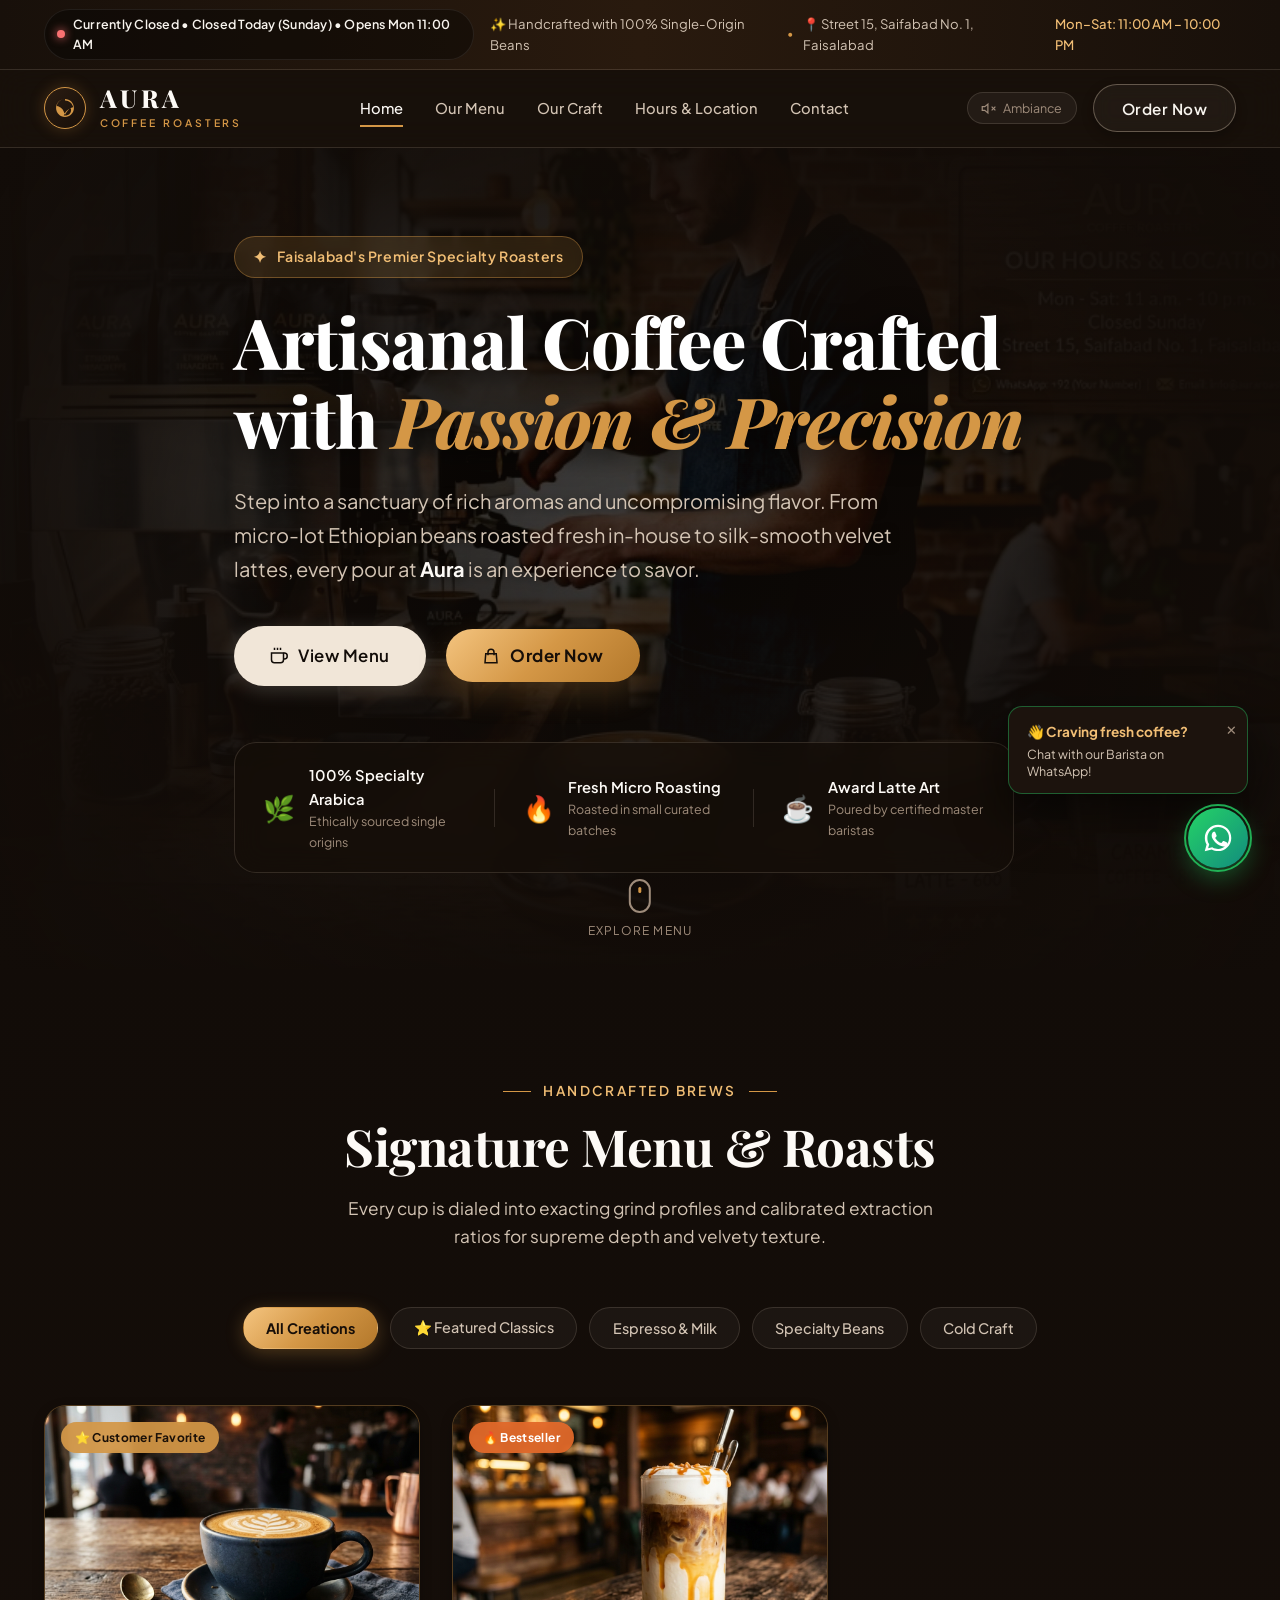
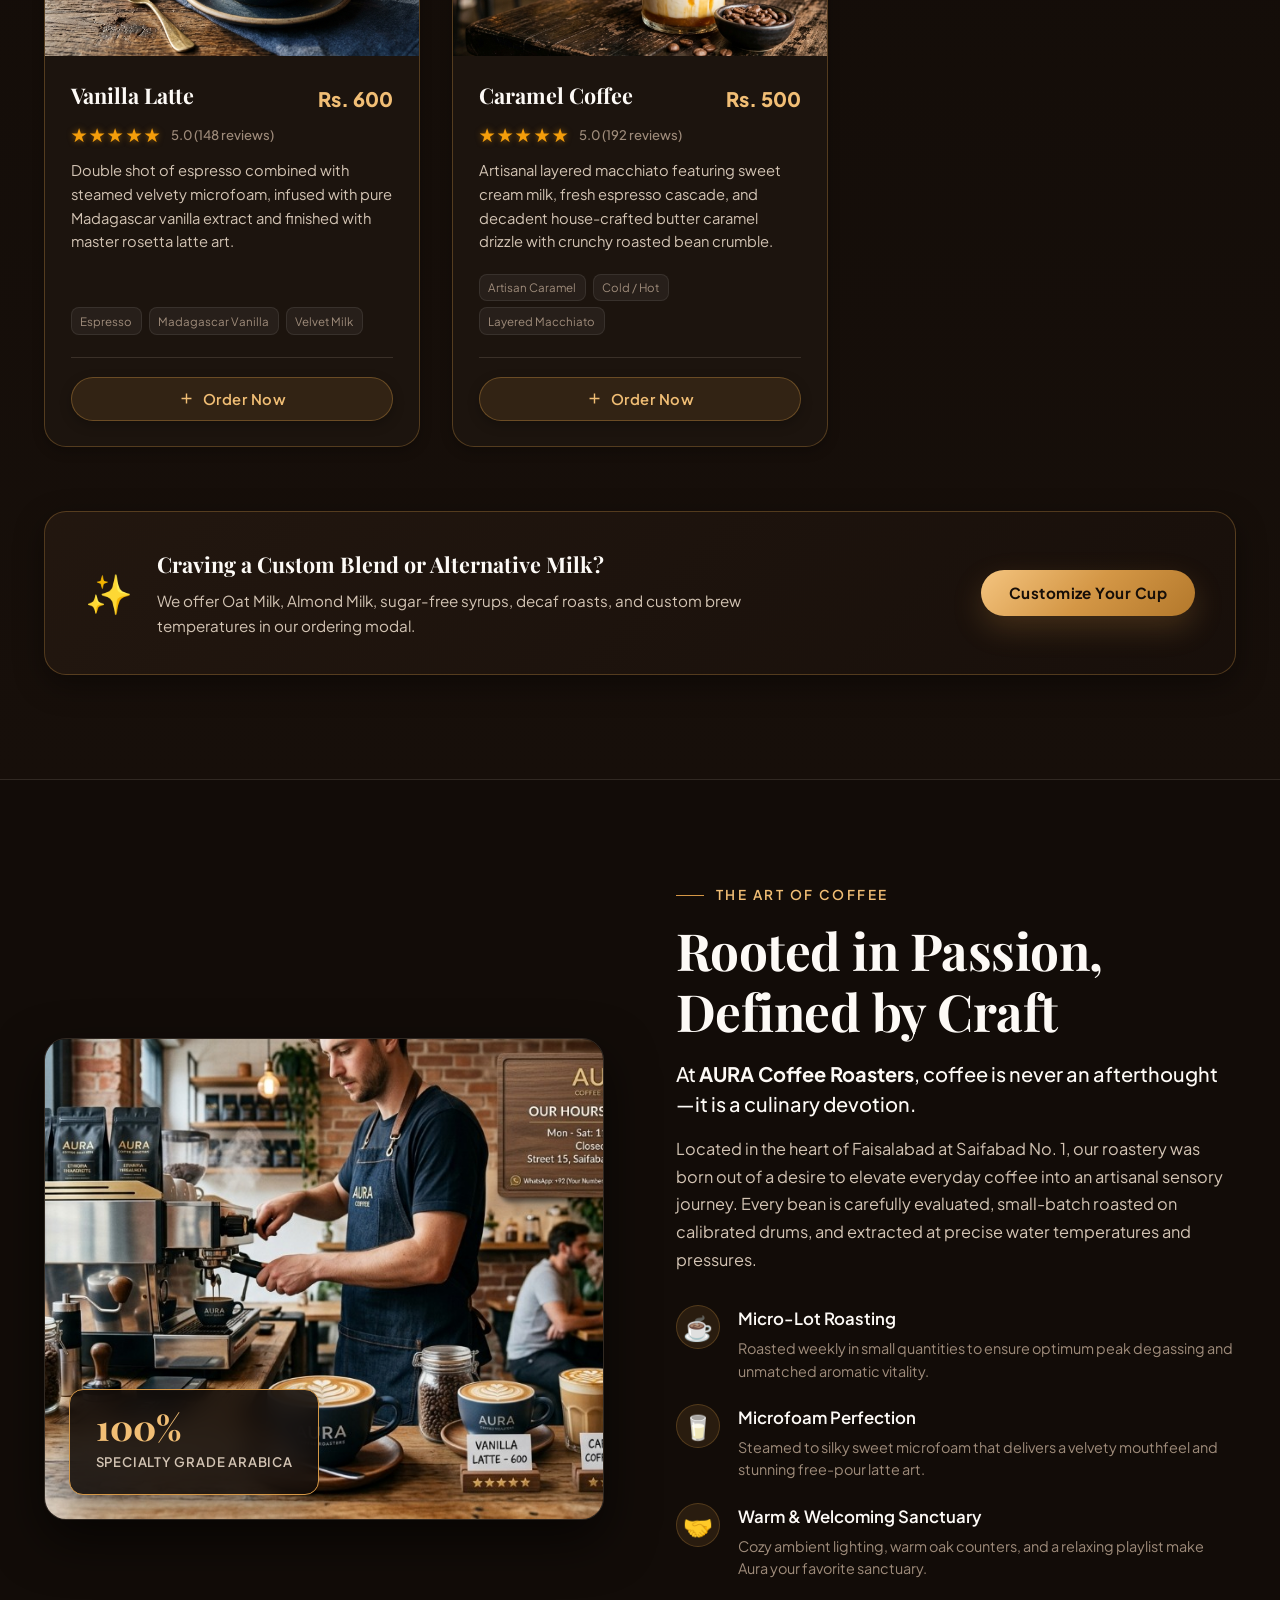
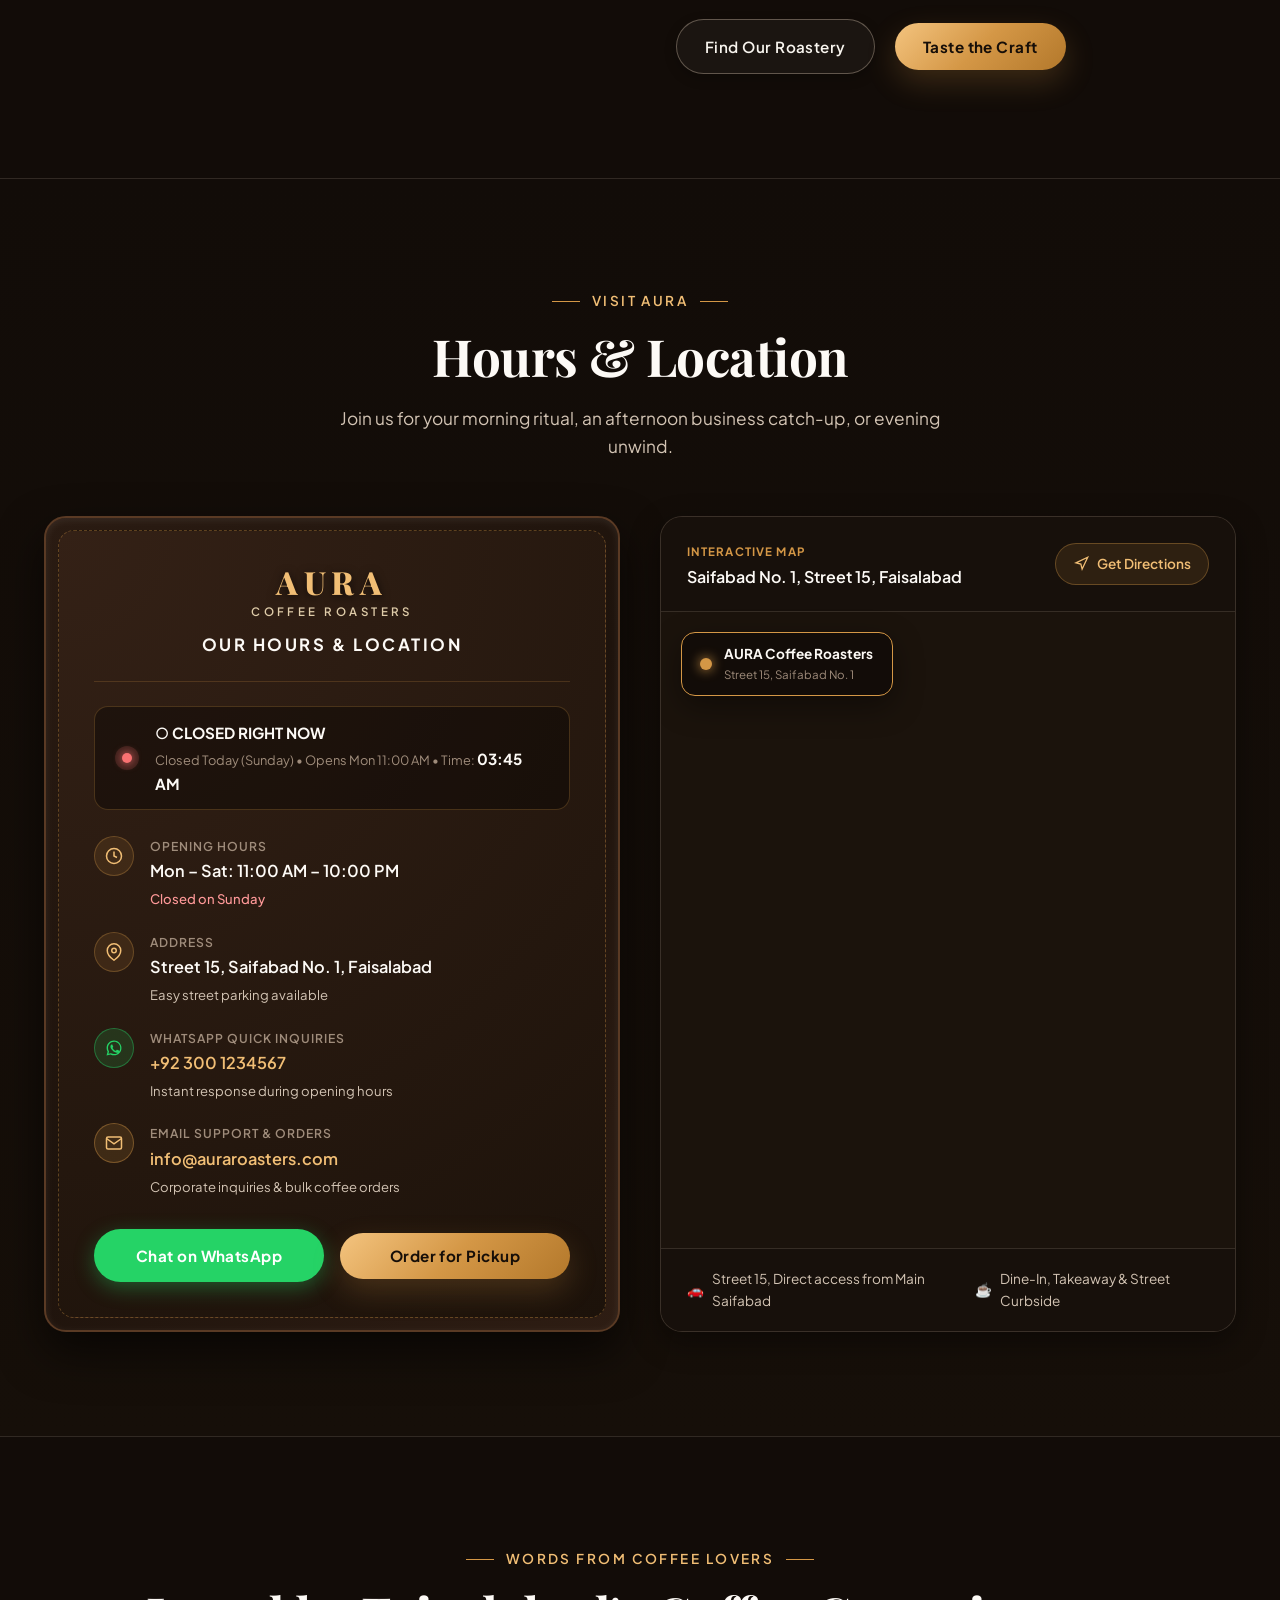
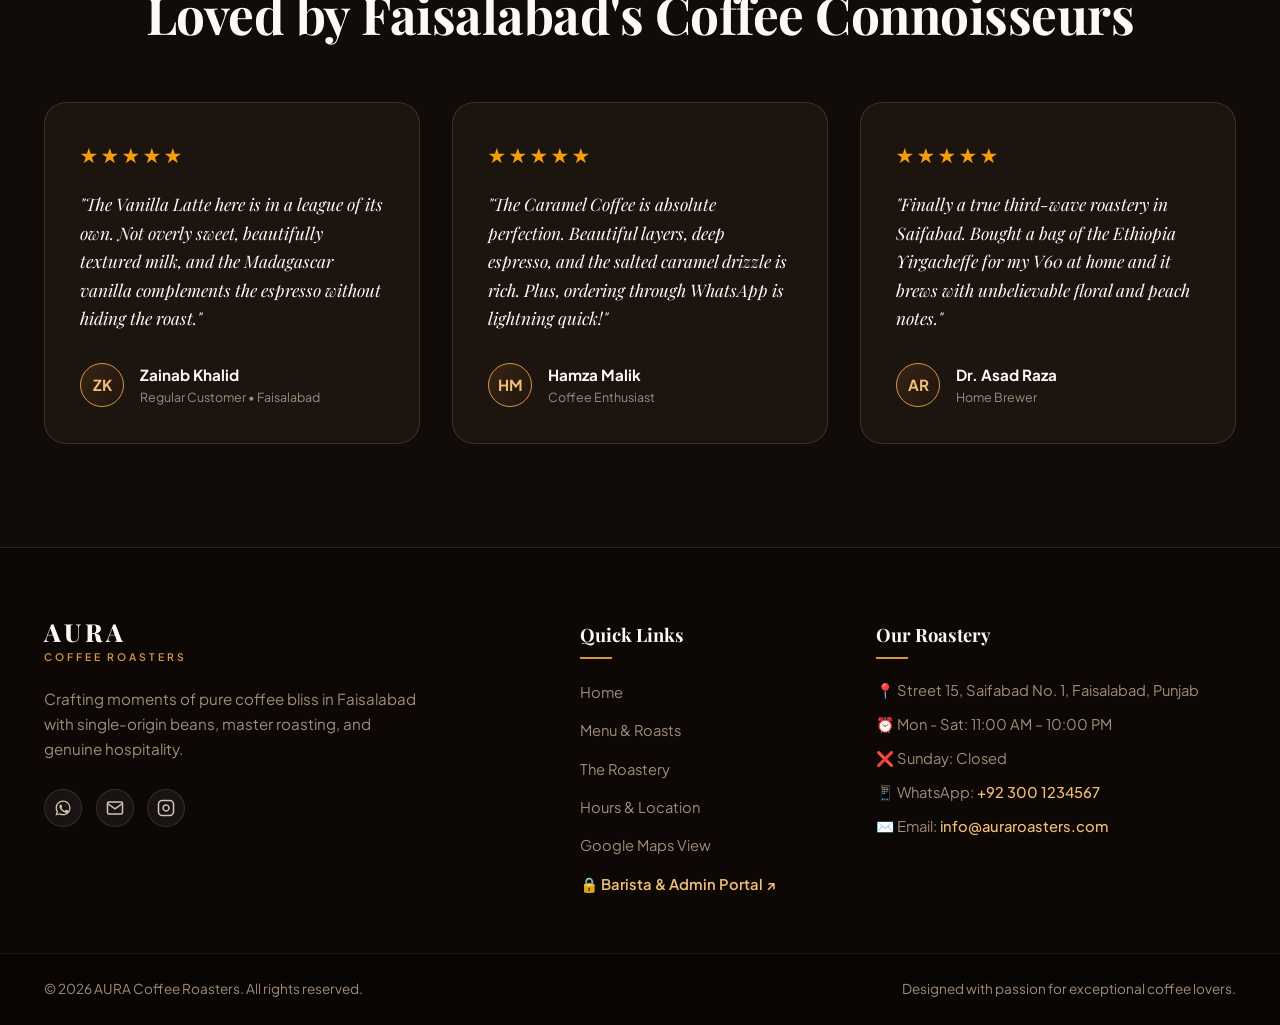
==== commit cf798bc9: "Fix admin dashboard routing and add vercel.json" ====
--- a/index.html
+++ b/index.html
@@ -682,7 +682,7 @@
           <li><a href="#about">The Roastery</a></li>
           <li><a href="#hours-location">Hours & Location</a></li>
           <li><a href="#contact">Google Maps View</a></li>
-          <li><a href="/admin" target="_blank" style="color: var(--gold-light); font-weight: 600;">🔒 Barista & Admin Portal ↗</a></li>
+          <li><a href="admin.html" target="_blank" style="color: var(--gold-light); font-weight: 600;">🔒 Barista & Admin Portal ↗</a></li>
         </ul>
       </div>
 
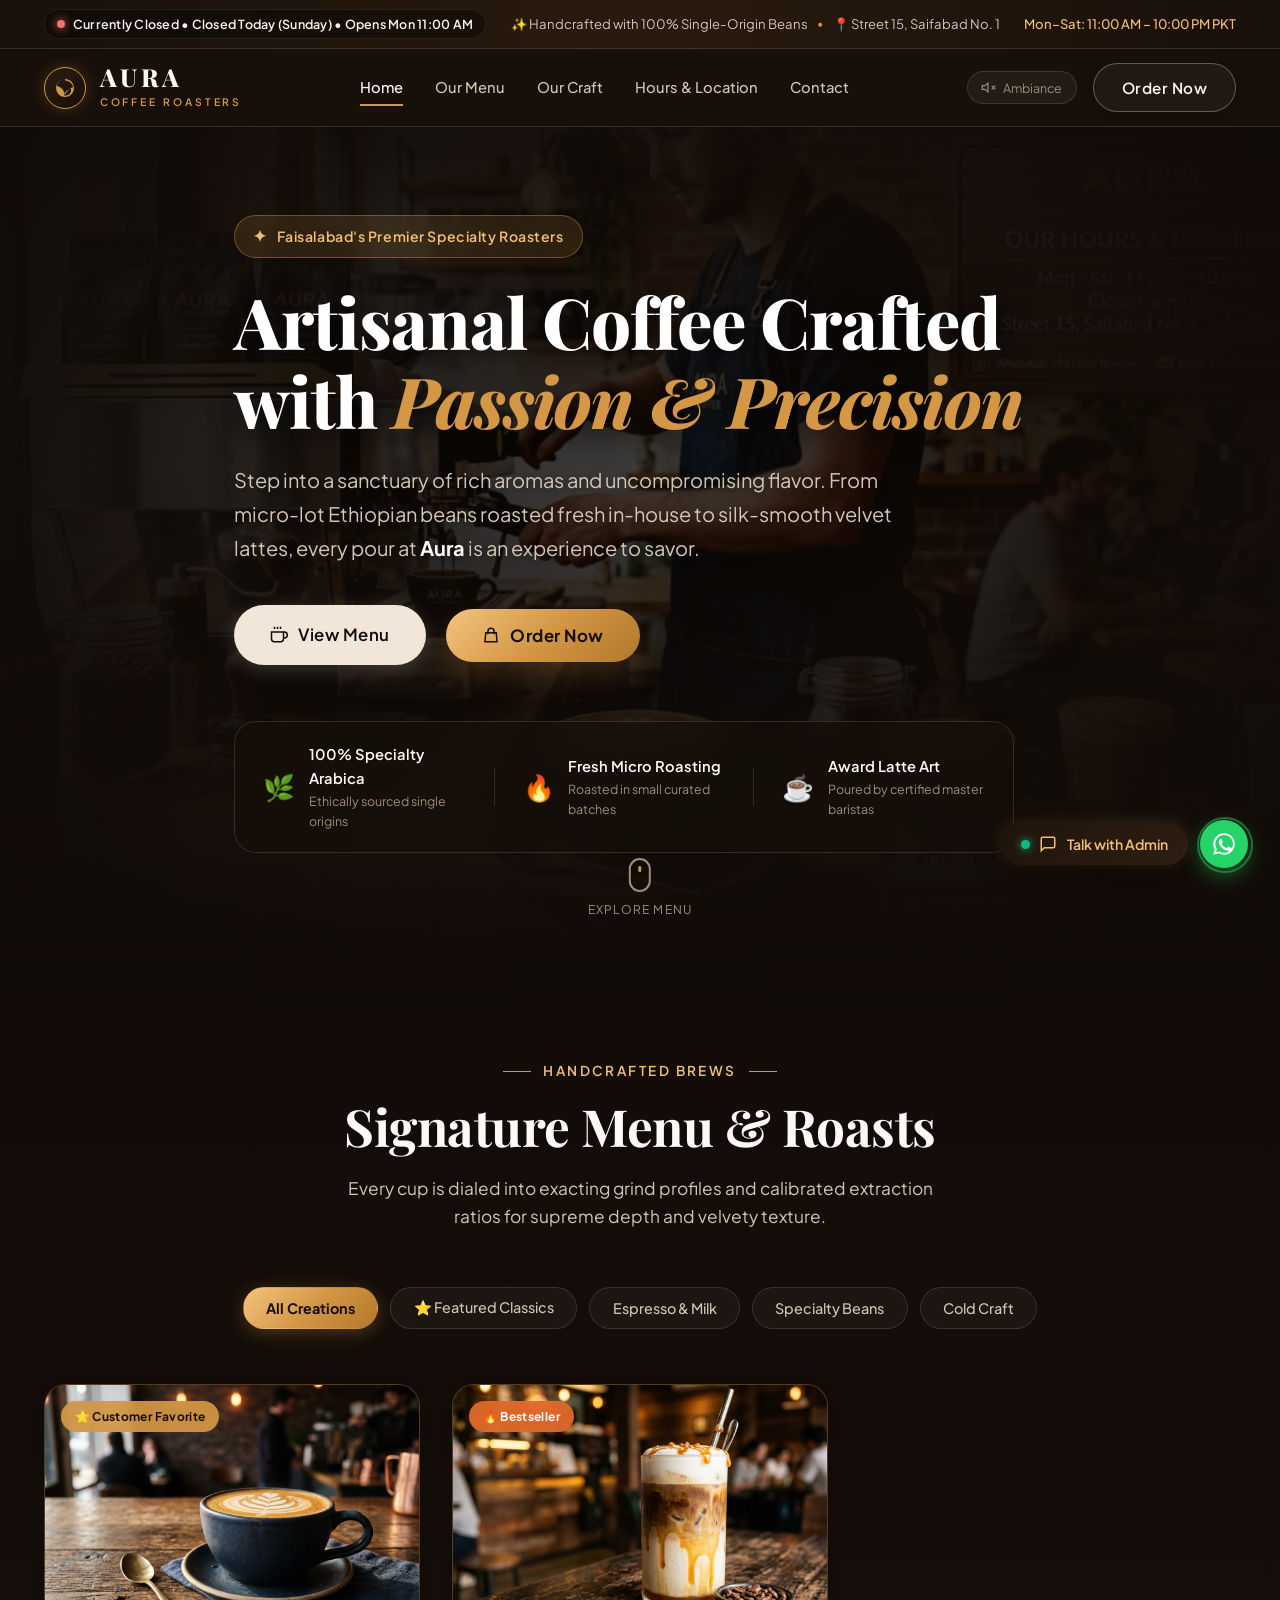
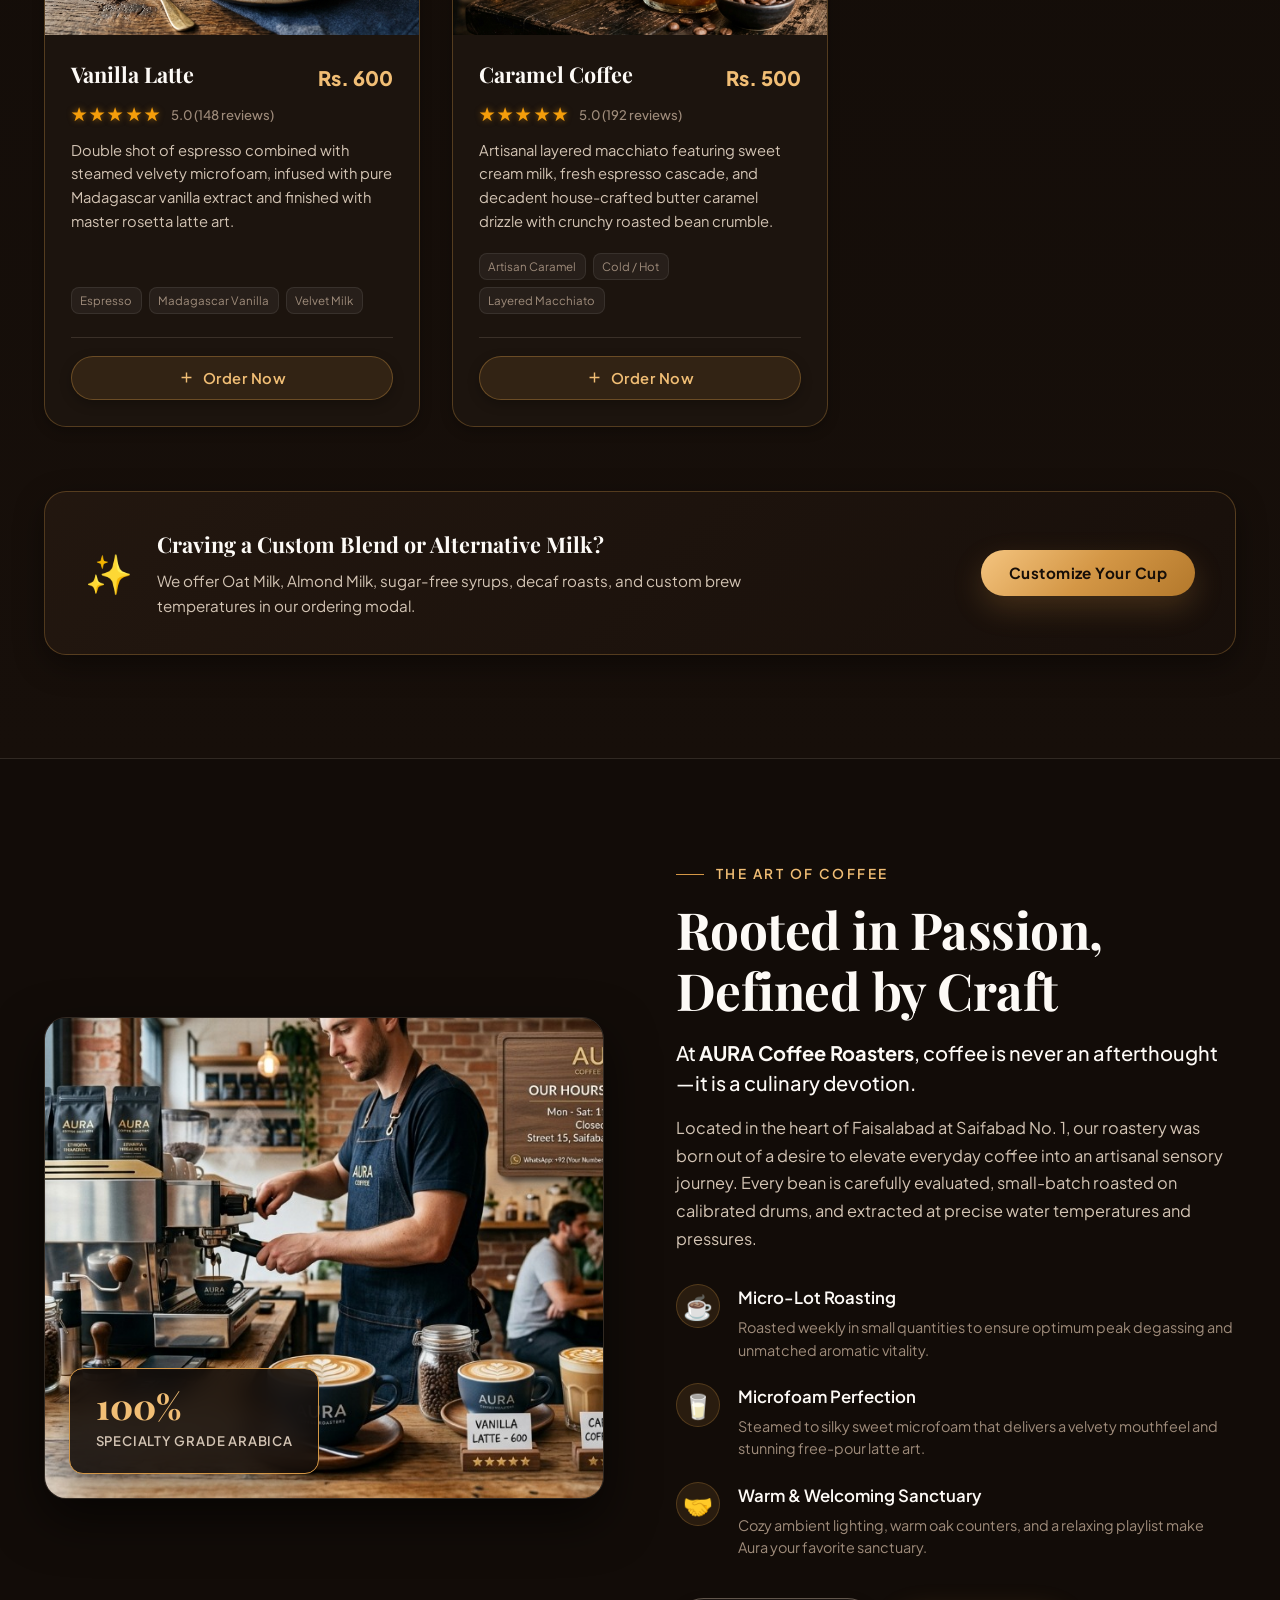
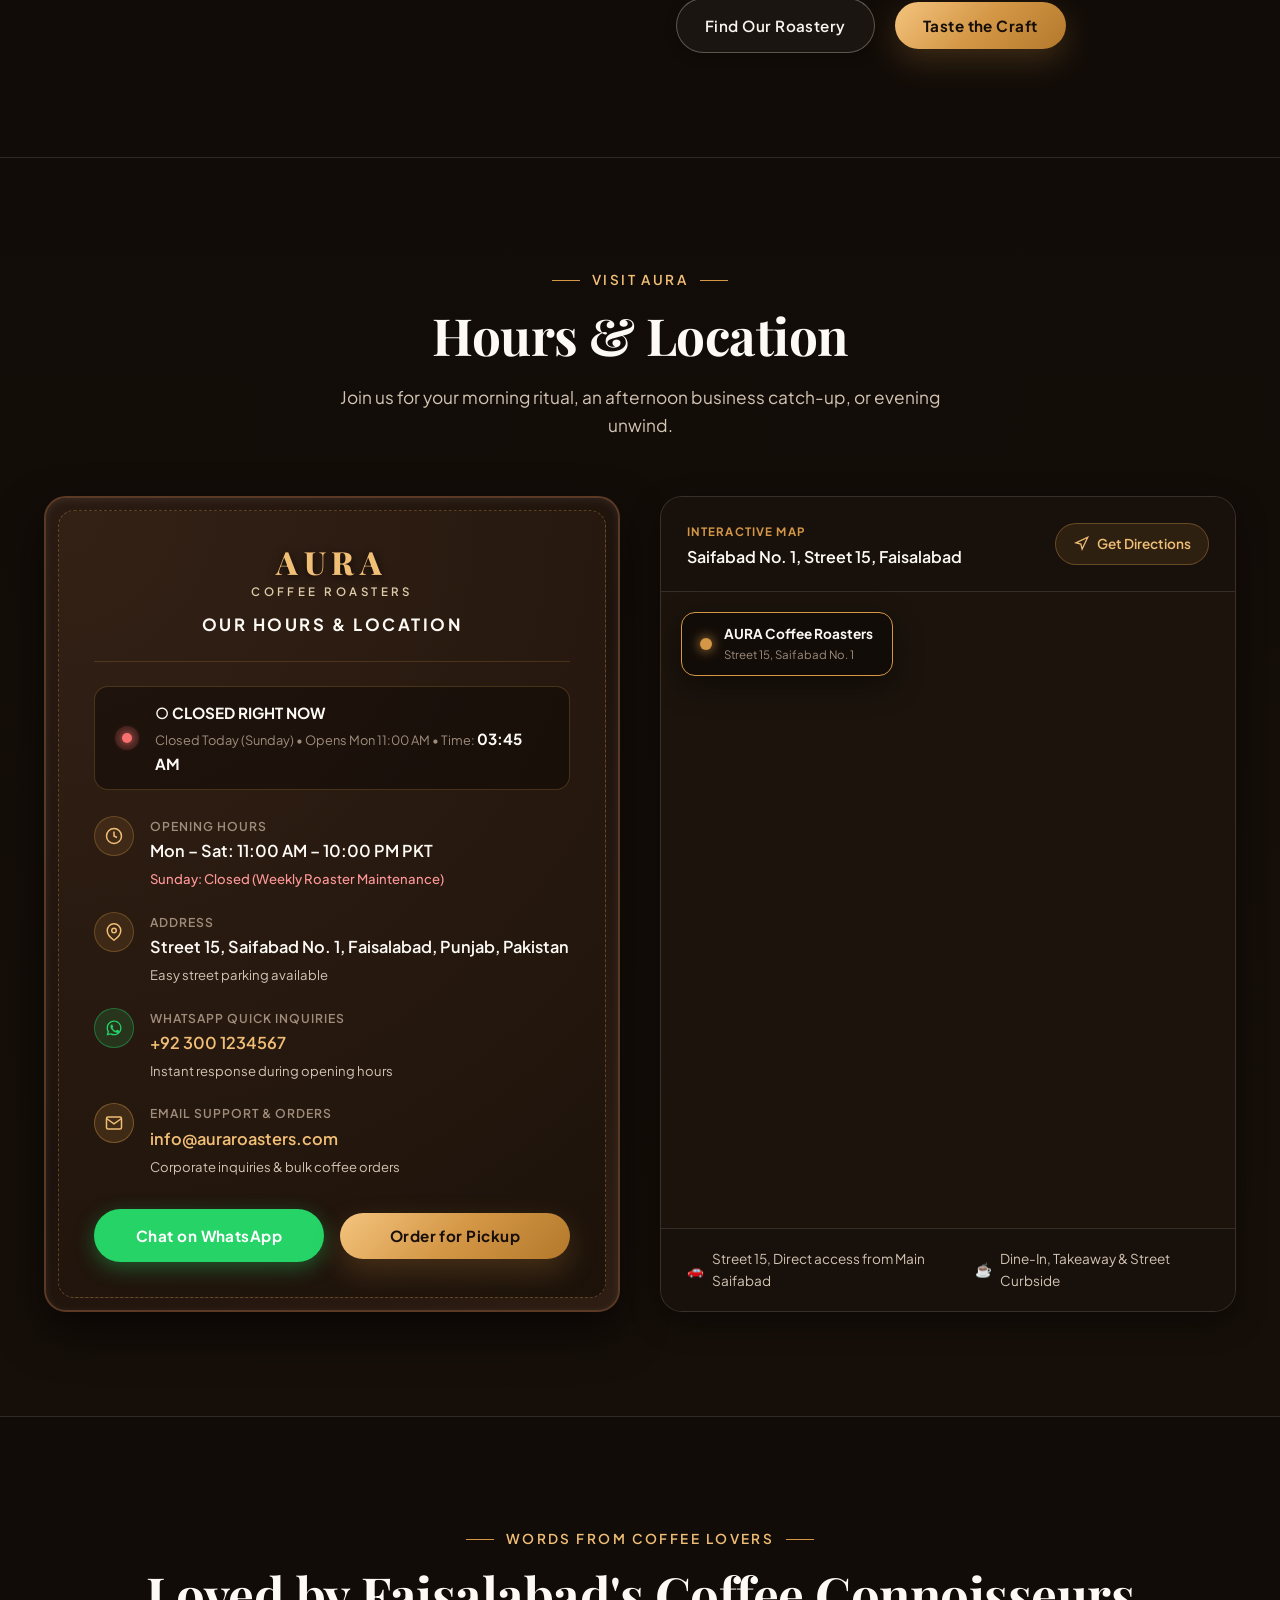
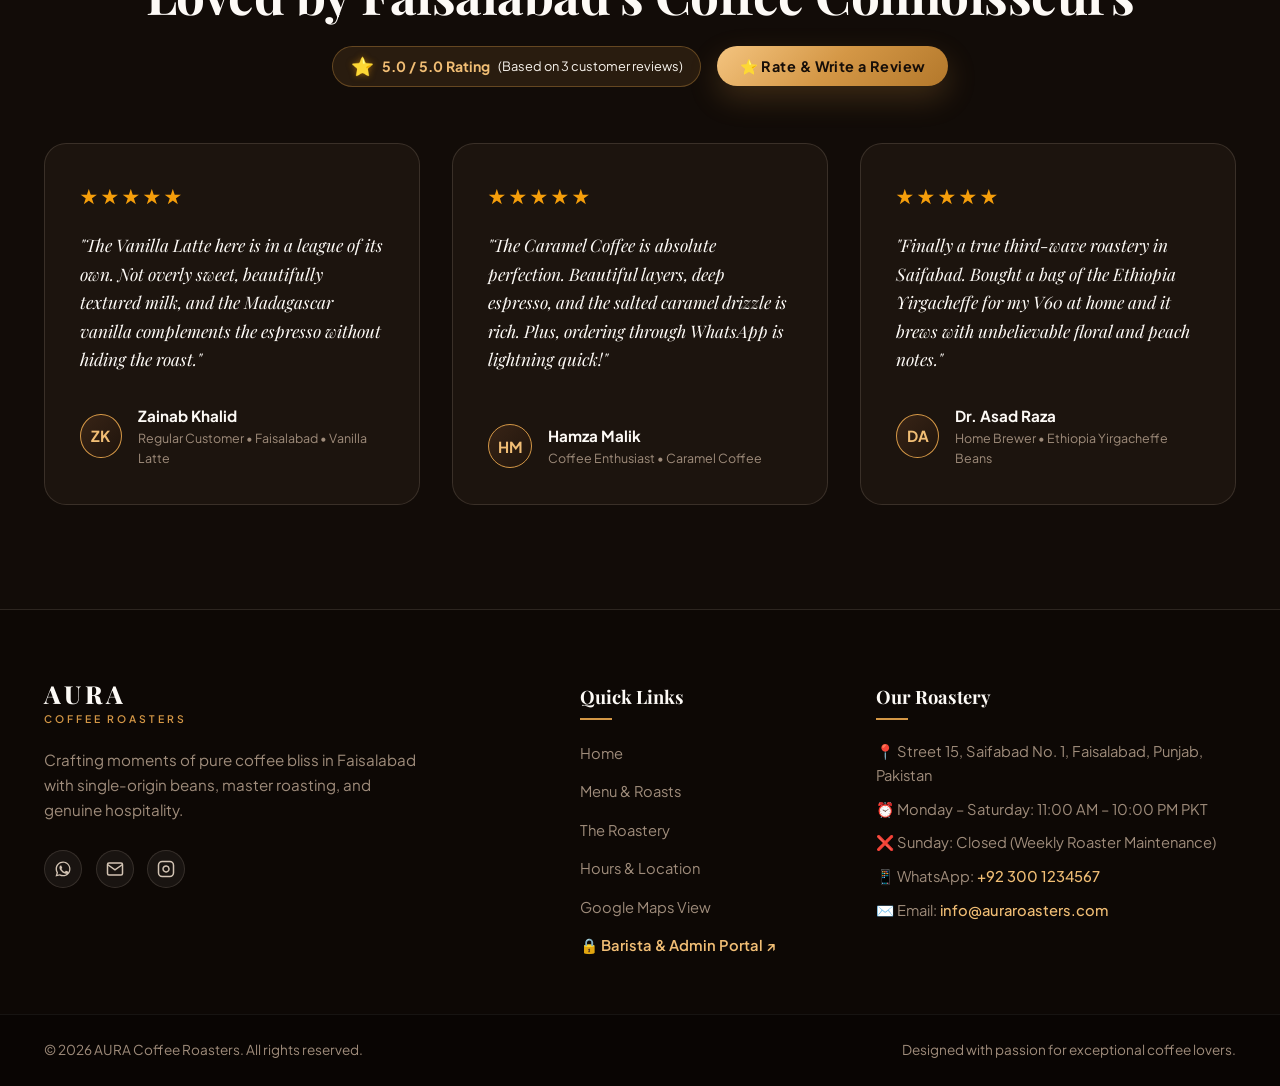
==== commit baee6c72: "Add editable cafe specs, customer live chat with admin, and customer star reviews" ====
--- a/index.html
+++ b/index.html
@@ -30,10 +30,10 @@
       <div class="announcement-promo">
         <span>✨ Handcrafted with 100% Single-Origin Beans</span>
         <span class="announcement-divider">•</span>
-        <span>📍 Street 15, Saifabad No. 1, Faisalabad</span>
+        <span id="topBarAddress">📍 Street 15, Saifabad No. 1, Faisalabad</span>
       </div>
       <div class="announcement-hours">
-        <span>Mon–Sat: 11:00 AM – 10:00 PM</span>
+        <span id="topBarHours">Mon–Sat: 11:00 AM – 10:00 PM</span>
       </div>
     </div>
   </div>
@@ -114,8 +114,8 @@
         <span>Order Coffee Now</span>
       </button>
       <div class="drawer-contact-info">
-        <p>📍 Saifabad No. 1, Street 15, Faisalabad</p>
-        <p>🕒 Mon-Sat: 11 AM - 10 PM (Closed Sun)</p>
+        <p id="drawerAddress">📍 Saifabad No. 1, Street 15, Faisalabad</p>
+        <p id="drawerHours">🕒 Mon-Sat: 11 AM - 10 PM (Closed Sun)</p>
       </div>
     </div>
   </div>
@@ -462,8 +462,8 @@
                   </div>
                   <div class="wood-item-details">
                     <span class="item-label">Opening Hours</span>
-                    <strong class="item-value">Mon – Sat: 11:00 AM – 10:00 PM</strong>
-                    <span class="item-sub closed-badge">Closed on Sunday</span>
+                    <strong class="item-value" id="woodBoardHours">Mon – Sat: 11:00 AM – 10:00 PM</strong>
+                    <span class="item-sub closed-badge" id="woodBoardSunday">Closed on Sunday</span>
                   </div>
                 </div>
 
@@ -477,7 +477,7 @@
                   </div>
                   <div class="wood-item-details">
                     <span class="item-label">Address</span>
-                    <strong class="item-value">Street 15, Saifabad No. 1, Faisalabad</strong>
+                    <strong class="item-value" id="woodBoardAddress">Street 15, Saifabad No. 1, Faisalabad</strong>
                     <span class="item-sub">Easy street parking available</span>
                   </div>
                 </div>
@@ -508,7 +508,7 @@
                   </div>
                   <div class="wood-item-details">
                     <span class="item-label">Email Support & Orders</span>
-                    <a href="mailto:info@auraroasters.com" class="item-link">
+                    <a href="mailto:info@auraroasters.com" class="item-link" id="woodBoardEmail">
                       info@auraroasters.com
                     </a>
                     <span class="item-sub">Corporate inquiries & bulk coffee orders</span>
@@ -518,7 +518,7 @@
 
               <!-- Quick action buttons on wooden board -->
               <div class="wood-actions">
-                <a href="https://wa.me/923001234567?text=Hello%20Aura%20Coffee%20Roasters!%20I%20would%20like%20to%20inquire%20about%20your%20menu%20and%20table%20availability." target="_blank" rel="noopener noreferrer" class="btn btn-whatsapp">
+                <a href="https://wa.me/923001234567?text=Hello%20Aura%20Coffee%20Roasters!%20I%20would%20like%20to%20inquire%20about%20your%20menu%20and%20table%20availability." target="_blank" rel="noopener noreferrer" class="btn btn-whatsapp" id="woodBoardWhatsappBtn">
                   <span>Chat on WhatsApp</span>
                 </a>
                 <button class="btn btn-gold" onclick="openOrderModal('Caramel Coffee', 800)">
@@ -583,7 +583,7 @@
     </section>
 
     <!-- SECTION: CUSTOMER REVIEWS & PRAISE -->
-    <section class="section reviews-section">
+    <section class="section reviews-section" id="reviews">
       <div class="container">
         <div class="section-header text-center reveal-on-scroll">
           <div class="section-tag">
@@ -592,50 +592,22 @@
             <span class="tag-line"></span>
           </div>
           <h2 class="section-title">Loved by Faisalabad's Coffee Connoisseurs</h2>
-        </div>
-
-        <div class="reviews-grid">
-          <div class="review-card reveal-on-scroll">
-            <div class="review-stars">★★★★★</div>
-            <p class="review-quote">
-              "The Vanilla Latte here is in a league of its own. Not overly sweet, beautifully textured milk, and the Madagascar vanilla complements the espresso without hiding the roast."
-            </p>
-            <div class="reviewer-meta">
-              <div class="reviewer-avatar">ZK</div>
-              <div class="reviewer-info">
-                <strong>Zainab Khalid</strong>
-                <span>Regular Customer • Faisalabad</span>
-              </div>
-            </div>
-          </div>
-
-          <div class="review-card reveal-on-scroll">
-            <div class="review-stars">★★★★★</div>
-            <p class="review-quote">
-              "The Caramel Coffee is absolute perfection. Beautiful layers, deep espresso, and the salted caramel drizzle is rich. Plus, ordering through WhatsApp is lightning quick!"
-            </p>
-            <div class="reviewer-meta">
-              <div class="reviewer-avatar">HM</div>
-              <div class="reviewer-info">
-                <strong>Hamza Malik</strong>
-                <span>Coffee Enthusiast</span>
-              </div>
-            </div>
-          </div>
-
-          <div class="review-card reveal-on-scroll">
-            <div class="review-stars">★★★★★</div>
-            <p class="review-quote">
-              "Finally a true third-wave roastery in Saifabad. Bought a bag of the Ethiopia Yirgacheffe for my V60 at home and it brews with unbelievable floral and peach notes."
-            </p>
-            <div class="reviewer-meta">
-              <div class="reviewer-avatar">AR</div>
-              <div class="reviewer-info">
-                <strong>Dr. Asad Raza</strong>
-                <span>Home Brewer</span>
-              </div>
-            </div>
-          </div>
+          
+          <!-- Rating badge & Leave review CTA -->
+          <div class="reviews-cta-row" style="margin-top: 1.25rem; display: flex; align-items: center; justify-content: center; gap: 1rem; flex-wrap: wrap;">
+            <div class="rating-highlight-pill">
+              <span class="star-icon">⭐</span>
+              <strong id="customerAvgRatingText">5.0 / 5.0 Rating</strong>
+              <span class="rating-count" id="customerRatingCountText">(Based on 3+ verified reviews)</span>
+            </div>
+            <button class="btn btn-gold" id="openReviewModalBtn" style="padding: 0.65rem 1.4rem; font-size: 0.9rem;">
+              <span>⭐ Rate & Write a Review</span>
+            </button>
+          </div>
+        </div>
+
+        <div class="reviews-grid" id="customerReviewsGrid">
+          <!-- Dynamically populated by app.js -->
         </div>
       </div>
     </section>
@@ -688,11 +660,11 @@
 
       <div class="footer-info-col">
         <h5>Our Roastery</h5>
-        <p>📍 Street 15, Saifabad No. 1, Faisalabad, Punjab</p>
-        <p>⏰ Mon - Sat: 11:00 AM – 10:00 PM</p>
-        <p>❌ Sunday: Closed</p>
-        <p>📱 WhatsApp: <a href="https://wa.me/923001234567">+92 300 1234567</a></p>
-        <p>✉️ Email: <a href="mailto:info@auraroasters.com">info@auraroasters.com</a></p>
+        <p id="footerAddress">📍 Street 15, Saifabad No. 1, Faisalabad, Punjab</p>
+        <p id="footerHours">⏰ Mon - Sat: 11:00 AM – 10:00 PM</p>
+        <p id="footerSunday">❌ Sunday: Closed</p>
+        <p>📱 WhatsApp: <a href="https://wa.me/923001234567" id="footerWhatsappLink">+92 300 1234567</a></p>
+        <p>✉️ Email: <a href="mailto:info@auraroasters.com" id="footerEmailLink">info@auraroasters.com</a></p>
       </div>
     </div>
 
@@ -945,20 +917,146 @@
   </dialog>
 
   <!-- ============================================ -->
-  <!-- FLOATING WHATSAPP QUICK CONTACT BUTTON      -->
+  <!-- CUSTOMER STAR REVIEW MODAL DIALOG            -->
   <!-- ============================================ -->
-  <aside class="floating-whatsapp-container" aria-label="WhatsApp quick chat">
-    <div class="whatsapp-tooltip" id="whatsappTooltip">
-      <span class="tooltip-close" id="closeTooltipBtn">&times;</span>
-      <strong>👋 Craving fresh coffee?</strong>
-      <p>Chat with our Barista on WhatsApp!</p>
+  <dialog id="leaveReviewModal" class="order-modal" aria-labelledby="reviewModalTitle">
+    <div class="order-modal-backdrop" id="reviewModalBackdrop"></div>
+    <div class="order-modal-content">
+      <div class="modal-header">
+        <div class="modal-title-wrap">
+          <span class="modal-tag">Community Feedback</span>
+          <h3 id="reviewModalTitle">Share Your Experience & Rating</h3>
+        </div>
+        <button class="modal-close-btn" id="closeReviewModalBtn" aria-label="Close modal">&times;</button>
+      </div>
+
+      <form id="leaveReviewForm" onsubmit="return false;" class="review-form" style="padding: 1rem 0;">
+        <!-- Star Rating Picker -->
+        <div class="form-group" style="text-align: center; margin-bottom: 1.25rem;">
+          <label style="display: block; font-weight: 600; color: var(--gold-light); margin-bottom: 0.35rem; font-size: 0.95rem;">
+            Select Your Star Rating *
+          </label>
+          <div class="star-rating-picker" id="starRatingPicker" style="display: inline-flex; gap: 0.5rem; font-size: 2.2rem; cursor: pointer; user-select: none;">
+            <span class="star-btn selected" data-value="1">★</span>
+            <span class="star-btn selected" data-value="2">★</span>
+            <span class="star-btn selected" data-value="3">★</span>
+            <span class="star-btn selected" data-value="4">★</span>
+            <span class="star-btn selected" data-value="5">★</span>
+          </div>
+          <div id="starRatingLabel" style="margin-top: 0.4rem; font-size: 0.88rem; color: #f59e0b; font-weight: 600;">
+            ★★★★★ (5.0) - Outstanding Experience & Coffee!
+          </div>
+          <input type="hidden" id="selectedStarRating" value="5">
+        </div>
+
+        <div class="form-row-2">
+          <div class="form-group">
+            <label>Your Name *</label>
+            <input type="text" id="reviewCustomerName" class="form-input" placeholder="e.g. Bilal Ahmed" required>
+          </div>
+          <div class="form-group">
+            <label>City / Customer Tag</label>
+            <input type="text" id="reviewCustomerTag" class="form-input" placeholder="e.g. Regular • Faisalabad">
+          </div>
+        </div>
+
+        <div class="form-group">
+          <label>Favorite Drink or Experience</label>
+          <select id="reviewFavoriteDrink" class="form-input">
+            <option value="Vanilla Latte">Vanilla Latte (Madagascar Classic)</option>
+            <option value="Caramel Coffee">Layered Caramel Coffee</option>
+            <option value="Ethiopia Yirgacheffe Beans">Ethiopia Yirgacheffe Single-Origin</option>
+            <option value="Artisanal Espresso">Artisanal Espresso & Microfoam</option>
+            <option value="Website & Ordering Experience">Website & Online Ordering Experience</option>
+            <option value="Roastery Ambiance">Roastery Hospitality & Ambiance</option>
+          </select>
+        </div>
+
+        <div class="form-group">
+          <label>Your Review & Feedback *</label>
+          <textarea id="reviewComment" class="form-input" rows="3" placeholder="Tell us what you loved about our roast, taste, packaging, or customer service..." required></textarea>
+        </div>
+
+        <div class="modal-footer" style="display: flex; gap: 1rem; justify-content: flex-end; margin-top: 1.5rem;">
+          <button type="button" class="btn btn-outline" id="cancelReviewBtn">Cancel</button>
+          <button type="submit" class="btn btn-gold" id="submitReviewBtn">Publish My Review</button>
+        </div>
+      </form>
     </div>
-    <a href="https://wa.me/923001234567?text=Hello%20Aura%20Coffee%20Roasters!%20I'd%20like%20to%20order%20coffee." target="_blank" rel="noopener noreferrer" class="floating-whatsapp-btn" id="floatingWhatsappBtn" aria-label="Chat on WhatsApp">
-      <div class="whatsapp-ping"></div>
-      <svg viewBox="0 0 24 24" class="whatsapp-float-icon" fill="currentColor">
-        <path d="M12.04 2C6.58 2 2.13 6.45 2.13 11.91C2.13 13.66 2.59 15.36 3.45 16.86L2.05 22L7.3 20.62C8.75 21.41 10.38 21.83 12.04 21.83C17.5 21.83 21.95 17.38 21.95 11.92C21.95 9.27 20.92 6.78 19.05 4.91C17.18 3.03 14.69 2 12.04 2M12.05 3.67C14.25 3.67 16.31 4.53 17.87 6.09C19.42 7.65 20.28 9.72 20.28 11.92C20.28 16.46 16.58 20.16 12.04 20.16C10.61 20.16 9.22 19.78 8 19.06L7.71 18.89L4.59 19.71L5.42 16.67L5.23 16.37C4.44 15.11 4.02 13.64 4.02 11.91C4.02 7.37 7.72 3.67 12.05 3.67M9.27 7.22C9.07 7.22 8.87 7.23 8.68 7.3C8.49 7.36 8.28 7.56 8.16 7.7C7.79 8.13 7.27 8.88 7.27 10.31C7.27 11.74 8.31 13.12 8.46 13.31C8.61 13.5 10.45 16.49 13.36 17.65C15.78 18.61 16.27 18.42 16.8 18.37C17.33 18.32 18.52 17.67 18.77 16.98C19.02 16.29 19.02 15.7 18.95 15.58C18.88 15.46 18.68 15.39 18.38 15.24C18.08 15.09 16.61 14.37 16.34 14.27C16.07 14.17 15.87 14.12 15.67 14.42C15.47 14.72 14.9 15.39 14.73 15.58C14.56 15.77 14.39 15.8 14.09 15.65C13.79 15.5 12.83 15.19 11.69 14.17C10.8 13.38 10.2 12.4 10.05 12.15C9.9 11.9 10.03 11.77 10.18 11.62C10.32 11.49 10.48 11.27 10.63 11.1C10.78 10.93 10.83 10.81 10.93 10.61C11.03 10.41 10.98 10.24 10.91 10.09C10.84 9.94 10.25 8.48 10 7.89C9.76 7.32 9.51 7.4 9.32 7.39L9.27 7.22Z"/>
-      </svg>
-    </a>
+  </dialog>
+
+  <!-- ============================================ -->
+  <!-- FLOATING CHAT & WHATSAPP WIDGET              -->
+  <!-- ============================================ -->
+  <aside class="customer-chat-widget" id="customerChatWidget">
+    <!-- Trigger Floating Buttons -->
+    <div class="chat-launcher-wrap">
+      <button class="chat-launcher-btn" id="openChatDrawerBtn" aria-label="Talk to Barista & Admin">
+        <span class="chat-online-dot"></span>
+        <svg viewBox="0 0 24 24" class="chat-launcher-icon" fill="none" stroke="currentColor" stroke-width="2">
+          <path d="M21 15a2 2 0 0 1-2 2H7l-4 4V5a2 2 0 0 1 2-2h14a2 2 0 0 1 2 2z"/>
+        </svg>
+        <span class="chat-launcher-text">Talk with Admin</span>
+      </button>
+
+      <a href="https://wa.me/923001234567?text=Hello%20Aura%20Coffee%20Roasters!%20I'd%20like%20to%20order%20coffee." target="_blank" rel="noopener noreferrer" class="floating-whatsapp-btn" id="floatingWhatsappBtn" aria-label="Chat on WhatsApp" title="WhatsApp Hotline">
+        <div class="whatsapp-ping"></div>
+        <svg viewBox="0 0 24 24" class="whatsapp-float-icon" fill="currentColor">
+          <path d="M12.04 2C6.58 2 2.13 6.45 2.13 11.91C2.13 13.66 2.59 15.36 3.45 16.86L2.05 22L7.3 20.62C8.75 21.41 10.38 21.83 12.04 21.83C17.5 21.83 21.95 17.38 21.95 11.92C21.95 9.27 20.92 6.78 19.05 4.91C17.18 3.03 14.69 2 12.04 2M12.05 3.67C14.25 3.67 16.31 4.53 17.87 6.09C19.42 7.65 20.28 9.72 20.28 11.92C20.28 16.46 16.58 20.16 12.04 20.16C10.61 20.16 9.22 19.78 8 19.06L7.71 18.89L4.59 19.71L5.42 16.67L5.23 16.37C4.44 15.11 4.02 13.64 4.02 11.91C4.02 7.37 7.72 3.67 12.05 3.67M9.27 7.22C9.07 7.22 8.87 7.23 8.68 7.3C8.49 7.36 8.28 7.56 8.16 7.7C7.79 8.13 7.27 8.88 7.27 10.31C7.27 11.74 8.31 13.12 8.46 13.31C8.61 13.5 10.45 16.49 13.36 17.65C15.78 18.61 16.27 18.42 16.8 18.37C17.33 18.32 18.52 17.67 18.77 16.98C19.02 16.29 19.02 15.7 18.95 15.58C18.88 15.46 18.68 15.39 18.38 15.24C18.08 15.09 16.61 14.37 16.34 14.27C16.07 14.17 15.87 14.12 15.67 14.42C15.47 14.72 14.9 15.39 14.73 15.58C14.56 15.77 14.39 15.8 14.09 15.65C13.79 15.5 12.83 15.19 11.69 14.17C10.8 13.38 10.2 12.4 10.05 12.15C9.9 11.9 10.03 11.77 10.18 11.62C10.32 11.49 10.48 11.27 10.63 11.1C10.78 10.93 10.83 10.81 10.93 10.61C11.03 10.41 10.98 10.24 10.91 10.09C10.84 9.94 10.25 8.48 10 7.89C9.76 7.32 9.51 7.4 9.32 7.39L9.27 7.22Z"/>
+        </svg>
+      </a>
+    </div>
+
+    <!-- Slide-up Chat Window Panel -->
+    <div class="chat-window-panel" id="chatWindowPanel">
+      <div class="chat-panel-header">
+        <div class="chat-header-info">
+          <div class="chat-barista-avatar">☕</div>
+          <div>
+            <strong>Barista & Admin Support</strong>
+            <span class="chat-sub-status">🟢 Online • Instant Response</span>
+          </div>
+        </div>
+        <button class="chat-panel-close" id="closeChatPanelBtn" aria-label="Close chat">&times;</button>
+      </div>
+
+      <!-- Quick Conversation Prompts -->
+      <div class="chat-quick-prompts">
+        <button class="prompt-chip" data-prompt="Do you have Ethiopian beans in stock today?">Ethiopia Beans?</button>
+        <button class="prompt-chip" data-prompt="Can I reserve a table for this evening?">Table Reservation?</button>
+        <button class="prompt-chip" data-prompt="What milk alternatives do you offer?">Oat / Almond Milk?</button>
+      </div>
+
+      <!-- Live Messages Flow -->
+      <div class="chat-messages-body" id="customerChatMessages">
+        <!-- Welcoming greeting -->
+        <div class="chat-bubble admin-bubble">
+          <span class="bubble-sender">Head Barista</span>
+          <p>Hello & Welcome to AURA Coffee Roasters! ☕ How can we assist you with our specialty roasts, customized drinks, or dining at our Saifabad Roastery today?</p>
+          <span class="bubble-time">Live Support</span>
+        </div>
+      </div>
+
+      <!-- Input and Send Box -->
+      <form id="customerSendChatForm" onsubmit="return false;" class="chat-input-area">
+        <div class="chat-sender-fields">
+          <input type="text" id="chatCustomerName" placeholder="Your Name" required>
+          <input type="text" id="chatCustomerPhone" placeholder="Phone / WhatsApp (Optional)">
+        </div>
+        <div class="chat-message-row">
+          <textarea id="chatCustomerMsg" rows="1" placeholder="Type your question or request..." required></textarea>
+          <button type="submit" id="sendChatBtn" class="chat-send-btn" aria-label="Send message">
+            <svg viewBox="0 0 24 24" fill="none" stroke="currentColor" stroke-width="2">
+              <line x1="22" y1="2" x2="11" y2="13"/>
+              <polygon points="22 2 15 22 11 13 2 9 22 2"/>
+            </svg>
+          </button>
+        </div>
+        <a href="https://wa.me/923001234567" target="_blank" rel="noopener noreferrer" class="btn-chat-whatsapp" id="chatPanelWhatsappBtn">
+          <span>📱 Or chat instantly on WhatsApp</span>
+        </a>
+      </form>
+    </div>
   </aside>
 
   <!-- Interactive Toast Notification Container -->
--- a/styles.css
+++ b/styles.css
@@ -2722,3 +2722,396 @@
     transform: translateY(0);
   }
 }
+
+/* ==========================================================================
+   CUSTOMER STAR REVIEWS & INTERACTIVE RATINGS
+   ========================================================================== */
+.rating-highlight-pill {
+  display: inline-flex;
+  align-items: center;
+  gap: 0.5rem;
+  background: rgba(212, 151, 70, 0.12);
+  border: 1px solid rgba(212, 151, 70, 0.35);
+  border-radius: var(--radius-full);
+  padding: 0.5rem 1.1rem;
+  color: var(--cream-soft);
+  font-size: 0.88rem;
+}
+
+.rating-highlight-pill strong {
+  color: var(--gold-light);
+}
+
+.rating-highlight-pill .rating-count {
+  color: var(--text-dim);
+  font-size: 0.8rem;
+}
+
+.star-rating-picker .star-btn {
+  color: rgba(255, 255, 255, 0.2);
+  transition: all 0.15s ease;
+  cursor: pointer;
+}
+
+.star-rating-picker .star-btn.selected,
+.star-rating-picker .star-btn.hovered {
+  color: #f59e0b;
+  text-shadow: 0 0 12px rgba(245, 158, 11, 0.5);
+  transform: scale(1.15);
+}
+
+/* ==========================================================================
+   CUSTOMER LIVE CHAT & TALK WITH ADMIN WIDGET
+   ========================================================================== */
+.customer-chat-widget {
+  position: fixed;
+  bottom: 2rem;
+  right: 2rem;
+  z-index: 1000;
+}
+
+.chat-launcher-wrap {
+  display: flex;
+  align-items: center;
+  gap: 0.75rem;
+}
+
+.chat-launcher-btn {
+  display: flex;
+  align-items: center;
+  gap: 0.6rem;
+  background: linear-gradient(135deg, #1f140c, #2e1e12);
+  border: 1px solid var(--gold);
+  color: var(--gold-light);
+  padding: 0.75rem 1.25rem;
+  border-radius: var(--radius-full);
+  cursor: pointer;
+  box-shadow: 0 8px 25px rgba(0, 0, 0, 0.6), 0 0 15px rgba(212, 151, 70, 0.25);
+  font-size: 0.88rem;
+  font-weight: 600;
+  transition: all 0.25s cubic-bezier(0.16, 1, 0.3, 1);
+}
+
+.chat-launcher-btn:hover {
+  transform: translateY(-3px);
+  box-shadow: 0 12px 30px rgba(0, 0, 0, 0.8), 0 0 20px rgba(212, 151, 70, 0.45);
+  background: linear-gradient(135deg, #2b1a10, #3d2717);
+}
+
+.chat-online-dot {
+  width: 9px;
+  height: 9px;
+  border-radius: 50%;
+  background: #10b981;
+  box-shadow: 0 0 8px #10b981;
+  animation: pulseGlow 2s infinite;
+}
+
+.chat-launcher-icon {
+  width: 18px;
+  height: 18px;
+}
+
+.floating-whatsapp-btn {
+  width: 48px;
+  height: 48px;
+  border-radius: 50%;
+  background: #25d366;
+  color: #fff;
+  display: flex;
+  align-items: center;
+  justify-content: center;
+  box-shadow: 0 8px 20px rgba(37, 211, 102, 0.4);
+  text-decoration: none;
+  position: relative;
+  transition: transform 0.2s ease;
+}
+
+.floating-whatsapp-btn:hover {
+  transform: scale(1.08);
+}
+
+.floating-whatsapp-btn svg {
+  width: 26px;
+  height: 26px;
+}
+
+.whatsapp-ping {
+  position: absolute;
+  inset: -3px;
+  border-radius: 50%;
+  border: 2px solid rgba(37, 211, 102, 0.6);
+  animation: pingCircle 2s cubic-bezier(0, 0, 0.2, 1) infinite;
+}
+
+/* Slide-up Chat Window */
+.chat-window-panel {
+  display: none;
+  position: absolute;
+  bottom: 4.2rem;
+  right: 0;
+  width: 360px;
+  max-width: calc(100vw - 2rem);
+  height: 520px;
+  max-height: calc(100vh - 6rem);
+  background: #140d09;
+  border: 1px solid var(--gold);
+  border-radius: var(--radius-lg);
+  box-shadow: 0 20px 60px rgba(0, 0, 0, 0.9), 0 0 25px rgba(212, 151, 70, 0.2);
+  flex-direction: column;
+  overflow: hidden;
+  animation: chatSlideUp 0.3s cubic-bezier(0.16, 1, 0.3, 1) forwards;
+  z-index: 1010;
+}
+
+.chat-window-panel.active {
+  display: flex;
+}
+
+@keyframes chatSlideUp {
+  from { opacity: 0; transform: translateY(20px) scale(0.97); }
+  to { opacity: 1; transform: translateY(0) scale(1); }
+}
+
+.chat-panel-header {
+  background: #1c120c;
+  border-bottom: 1px solid rgba(212, 151, 70, 0.25);
+  padding: 0.9rem 1.1rem;
+  display: flex;
+  align-items: center;
+  justify-content: space-between;
+}
+
+.chat-header-info {
+  display: flex;
+  align-items: center;
+  gap: 0.65rem;
+}
+
+.chat-barista-avatar {
+  width: 34px;
+  height: 34px;
+  border-radius: 50%;
+  background: linear-gradient(135deg, var(--gold-dark), var(--gold));
+  display: flex;
+  align-items: center;
+  justify-content: center;
+  font-size: 1rem;
+}
+
+.chat-sub-status {
+  display: block;
+  font-size: 0.72rem;
+  color: #10b981;
+  font-weight: 500;
+}
+
+.chat-panel-close {
+  background: transparent;
+  border: none;
+  color: var(--text-dim);
+  font-size: 1.4rem;
+  cursor: pointer;
+  line-height: 1;
+  padding: 0.2rem;
+}
+
+.chat-panel-close:hover {
+  color: #fff;
+}
+
+.chat-quick-prompts {
+  display: flex;
+  gap: 0.4rem;
+  overflow-x: auto;
+  padding: 0.6rem 0.8rem;
+  background: rgba(0, 0, 0, 0.25);
+  border-bottom: 1px solid rgba(255, 255, 255, 0.05);
+}
+
+.prompt-chip {
+  white-space: nowrap;
+  background: rgba(255, 255, 255, 0.06);
+  border: 1px solid rgba(212, 151, 70, 0.25);
+  color: var(--cream-soft);
+  padding: 0.3rem 0.65rem;
+  border-radius: var(--radius-full);
+  font-size: 0.72rem;
+  cursor: pointer;
+  transition: all 0.2s ease;
+}
+
+.prompt-chip:hover {
+  background: var(--gold);
+  color: #0b0704;
+  border-color: var(--gold);
+}
+
+.chat-messages-body {
+  flex: 1;
+  padding: 1rem;
+  overflow-y: auto;
+  display: flex;
+  flex-direction: column;
+  gap: 0.85rem;
+}
+
+.chat-bubble {
+  max-width: 85%;
+  padding: 0.75rem 0.95rem;
+  border-radius: 12px;
+  font-size: 0.84rem;
+  line-height: 1.45;
+}
+
+.admin-bubble {
+  align-self: flex-start;
+  background: #22160e;
+  border: 1px solid rgba(212, 151, 70, 0.3);
+  color: var(--cream-warm);
+  border-bottom-left-radius: 2px;
+}
+
+.customer-bubble {
+  align-self: flex-end;
+  background: linear-gradient(135deg, var(--gold-dark), var(--gold));
+  color: #0d0805;
+  font-weight: 500;
+  border-bottom-right-radius: 2px;
+}
+
+.bubble-sender {
+  display: block;
+  font-size: 0.68rem;
+  font-weight: 700;
+  color: var(--gold-light);
+  margin-bottom: 0.2rem;
+  text-transform: uppercase;
+}
+
+.customer-bubble .bubble-sender {
+  color: #452a0a;
+}
+
+.bubble-time {
+  display: block;
+  font-size: 0.65rem;
+  color: var(--text-dim);
+  margin-top: 0.3rem;
+  text-align: right;
+}
+
+.customer-bubble .bubble-time {
+  color: rgba(13, 8, 5, 0.7);
+}
+
+.chat-input-area {
+  padding: 0.75rem 0.85rem;
+  background: #19100a;
+  border-top: 1px solid rgba(212, 151, 70, 0.2);
+  display: flex;
+  flex-direction: column;
+  gap: 0.45rem;
+}
+
+.chat-sender-fields {
+  display: flex;
+  gap: 0.4rem;
+}
+
+.chat-sender-fields input {
+  flex: 1;
+  background: rgba(255, 255, 255, 0.05);
+  border: 1px solid rgba(255, 255, 255, 0.1);
+  color: #fff;
+  padding: 0.35rem 0.55rem;
+  border-radius: 6px;
+  font-size: 0.76rem;
+}
+
+.chat-sender-fields input:focus {
+  border-color: var(--gold);
+  outline: none;
+}
+
+.chat-message-row {
+  display: flex;
+  gap: 0.4rem;
+  align-items: center;
+}
+
+.chat-message-row textarea {
+  flex: 1;
+  background: rgba(255, 255, 255, 0.06);
+  border: 1px solid rgba(212, 151, 70, 0.3);
+  color: #fff;
+  padding: 0.5rem 0.7rem;
+  border-radius: 8px;
+  font-size: 0.82rem;
+  resize: none;
+  font-family: inherit;
+}
+
+.chat-message-row textarea:focus {
+  border-color: var(--gold);
+  outline: none;
+}
+
+.chat-send-btn {
+  width: 38px;
+  height: 38px;
+  border-radius: 8px;
+  background: var(--gold);
+  color: #0b0704;
+  border: none;
+  display: flex;
+  align-items: center;
+  justify-content: center;
+  cursor: pointer;
+  flex-shrink: 0;
+  transition: opacity 0.2s ease;
+}
+
+.chat-send-btn:hover {
+  opacity: 0.9;
+}
+
+.chat-send-btn svg {
+  width: 17px;
+  height: 17px;
+}
+
+.btn-chat-whatsapp {
+  display: flex;
+  align-items: center;
+  justify-content: center;
+  gap: 0.4rem;
+  background: rgba(37, 211, 102, 0.12);
+  border: 1px solid rgba(37, 211, 102, 0.35);
+  color: #25d366;
+  padding: 0.4rem;
+  border-radius: 6px;
+  text-decoration: none;
+  font-size: 0.74rem;
+  font-weight: 600;
+  transition: all 0.2s ease;
+}
+
+.btn-chat-whatsapp:hover {
+  background: #25d366;
+  color: #0b190f;
+}
+
+@media (max-width: 600px) {
+  .customer-chat-widget {
+    bottom: 1rem;
+    right: 1rem;
+  }
+  .chat-window-panel {
+    bottom: 3.5rem;
+    right: 0;
+    width: calc(100vw - 2rem);
+    height: 480px;
+  }
+}
+
